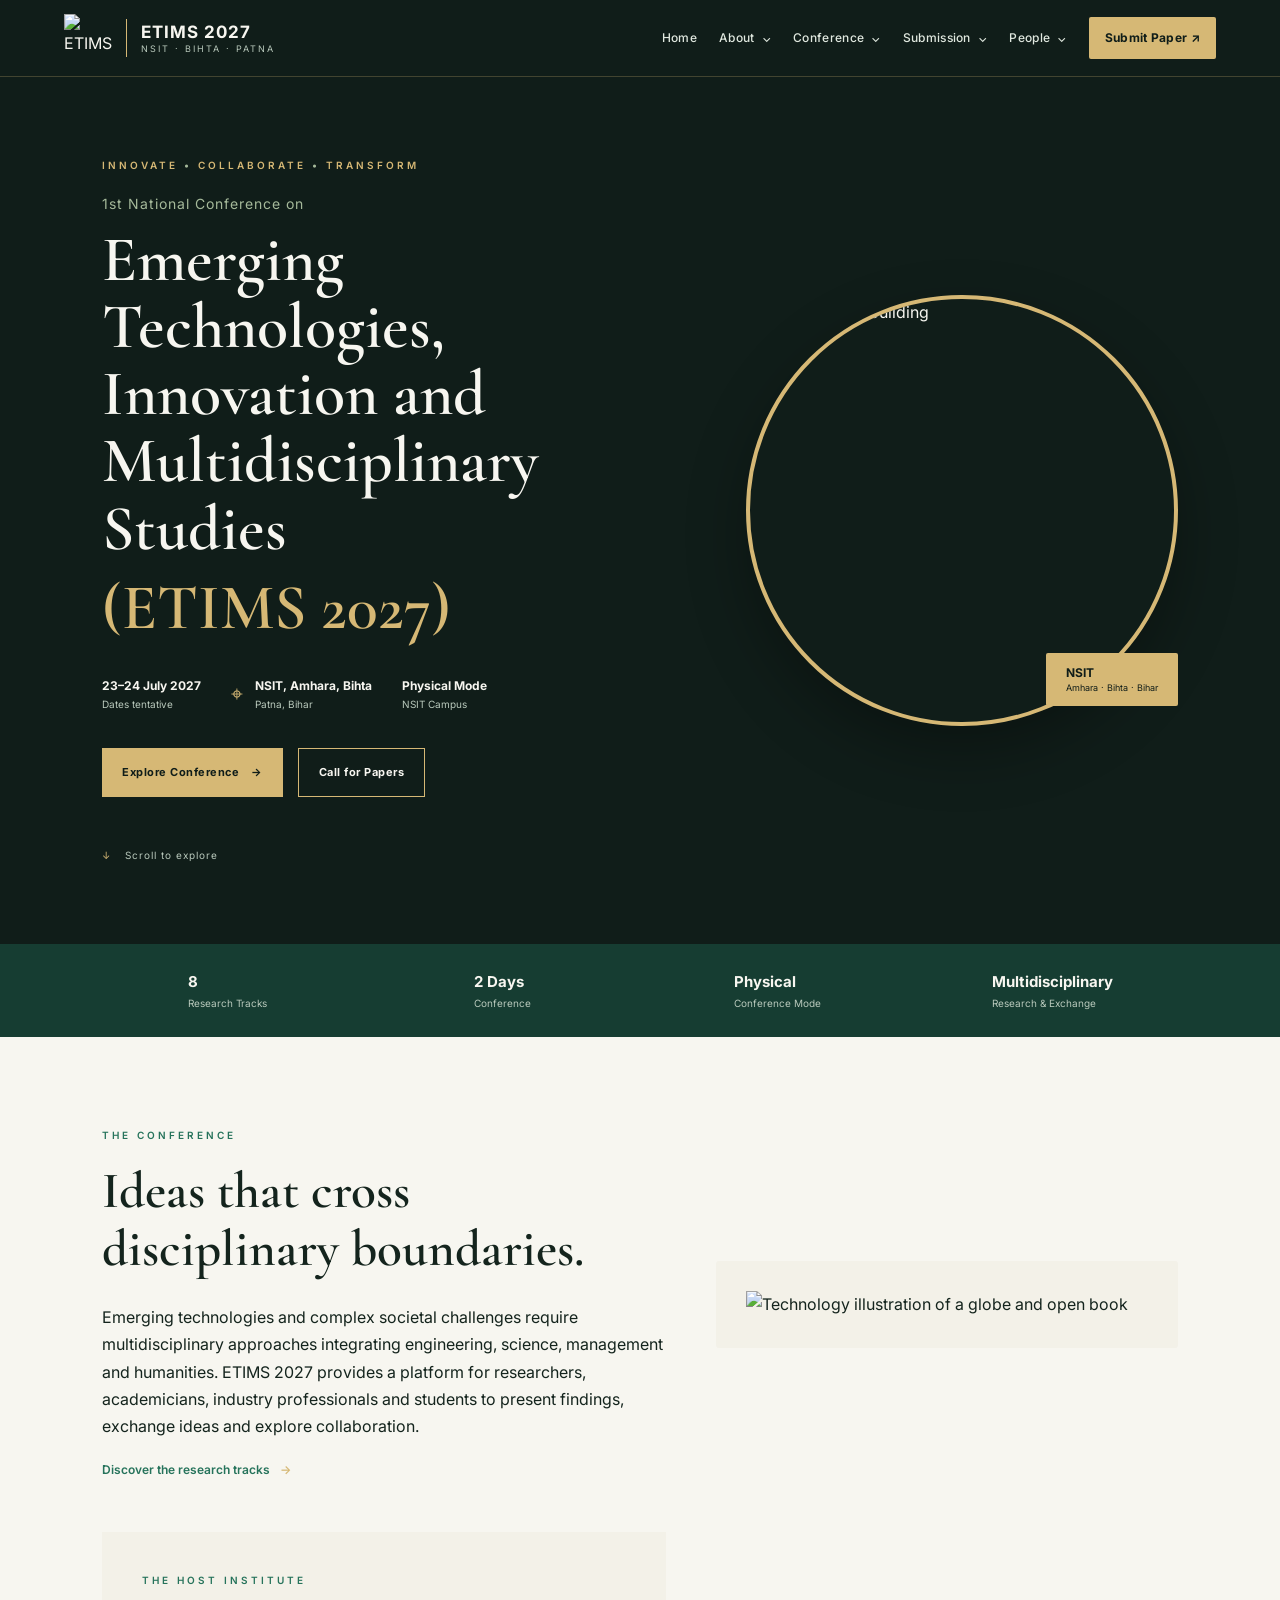
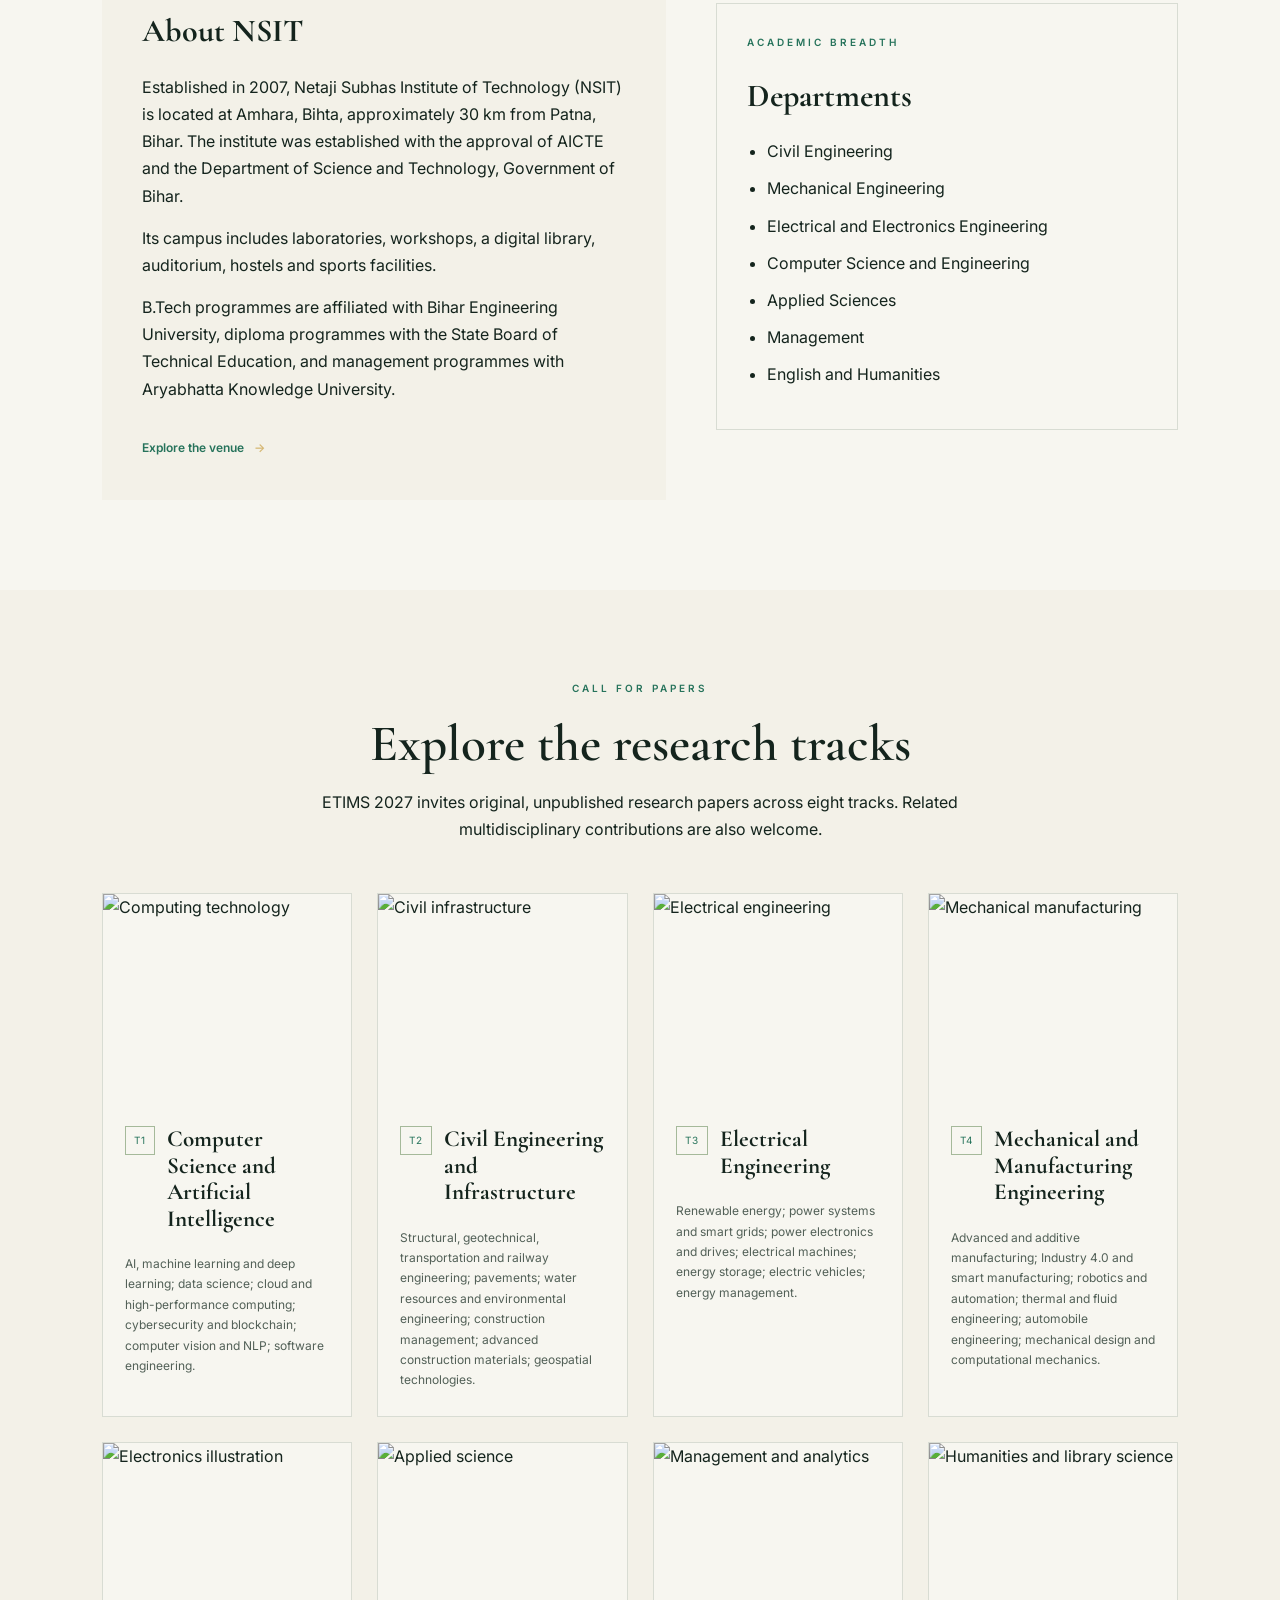
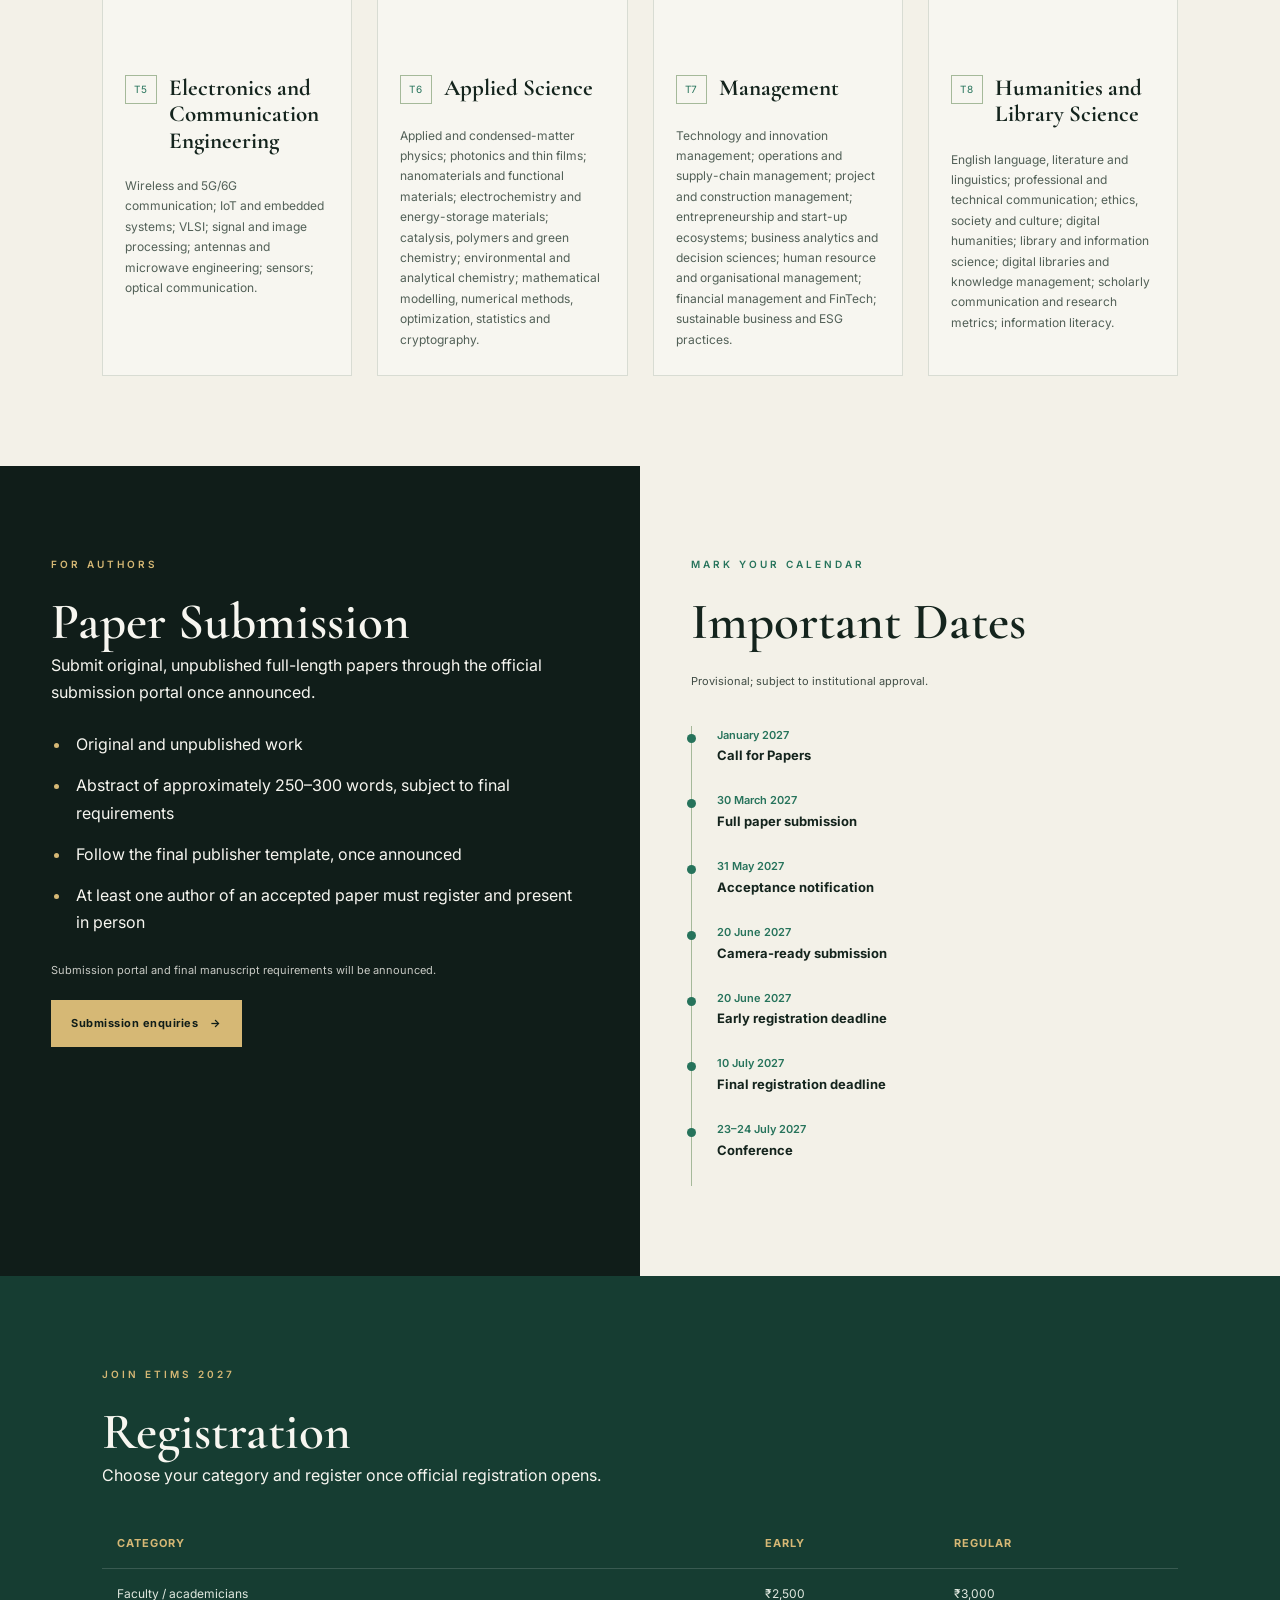
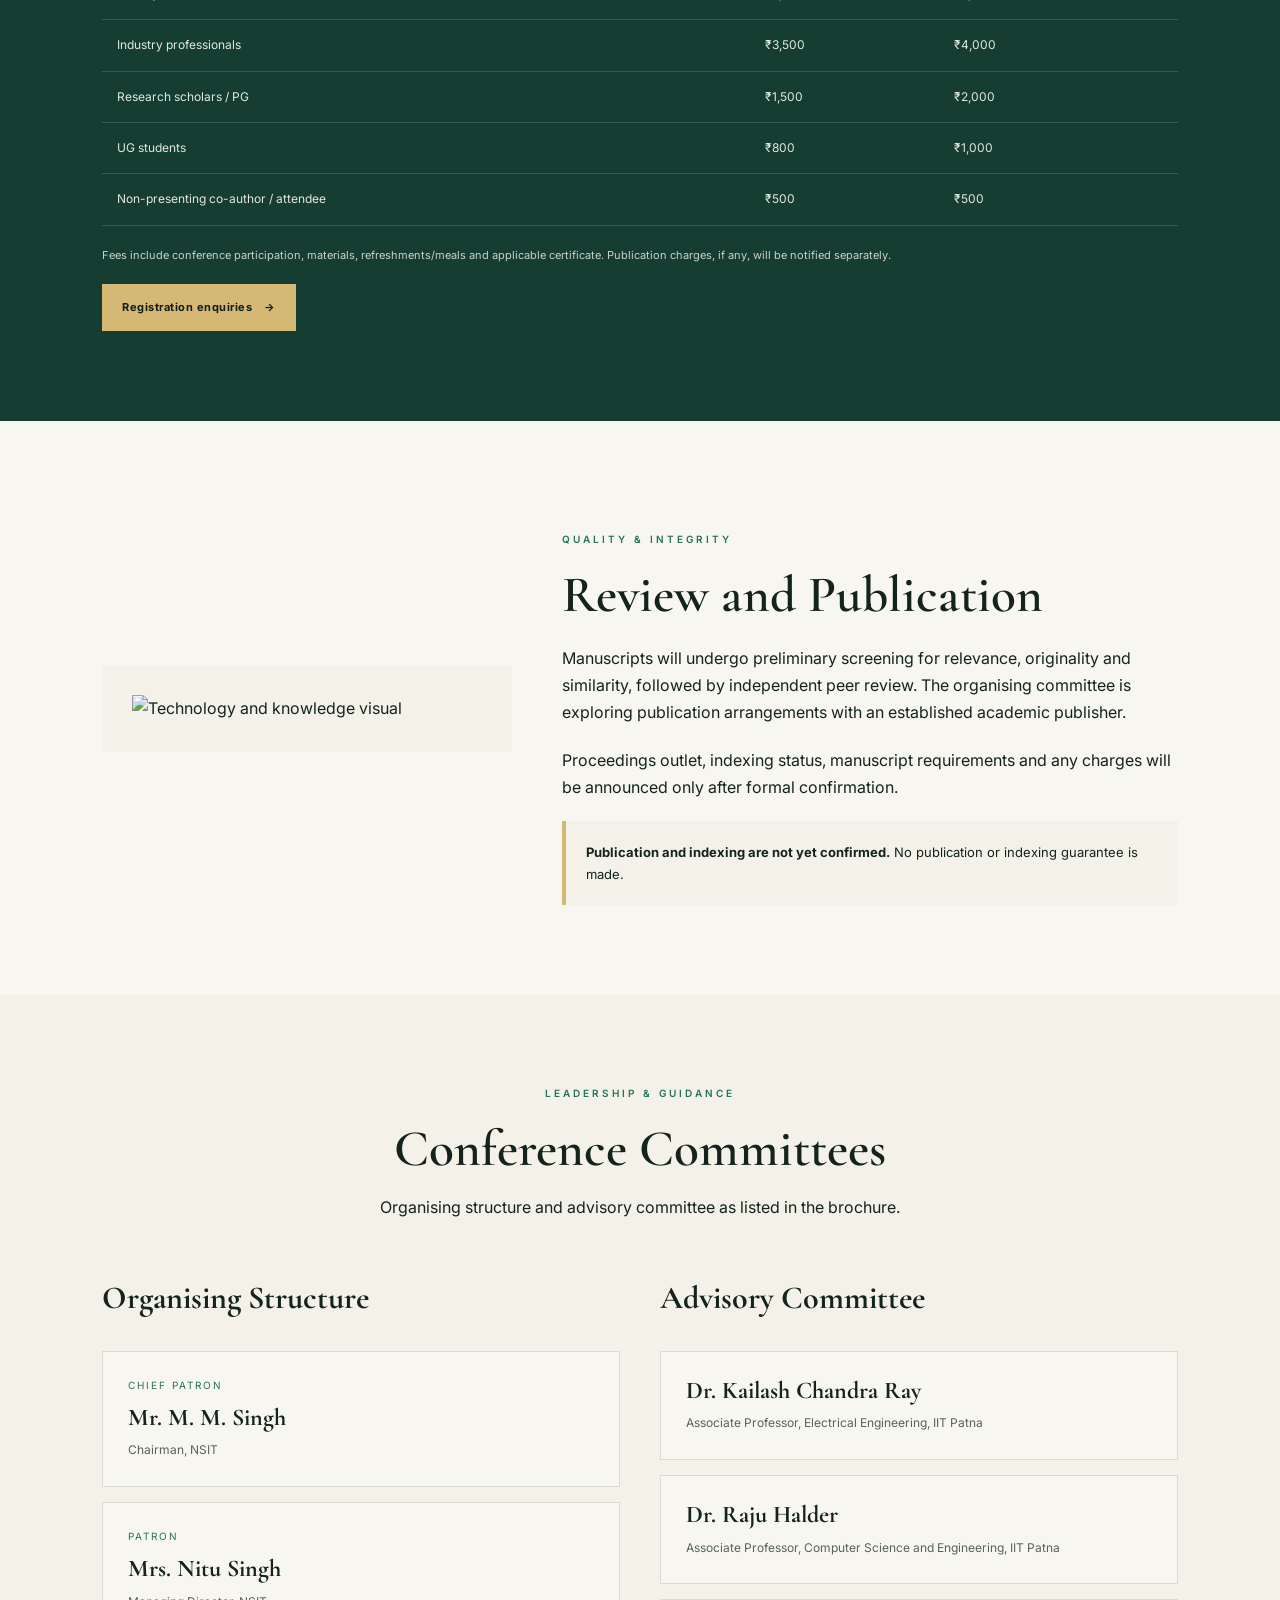
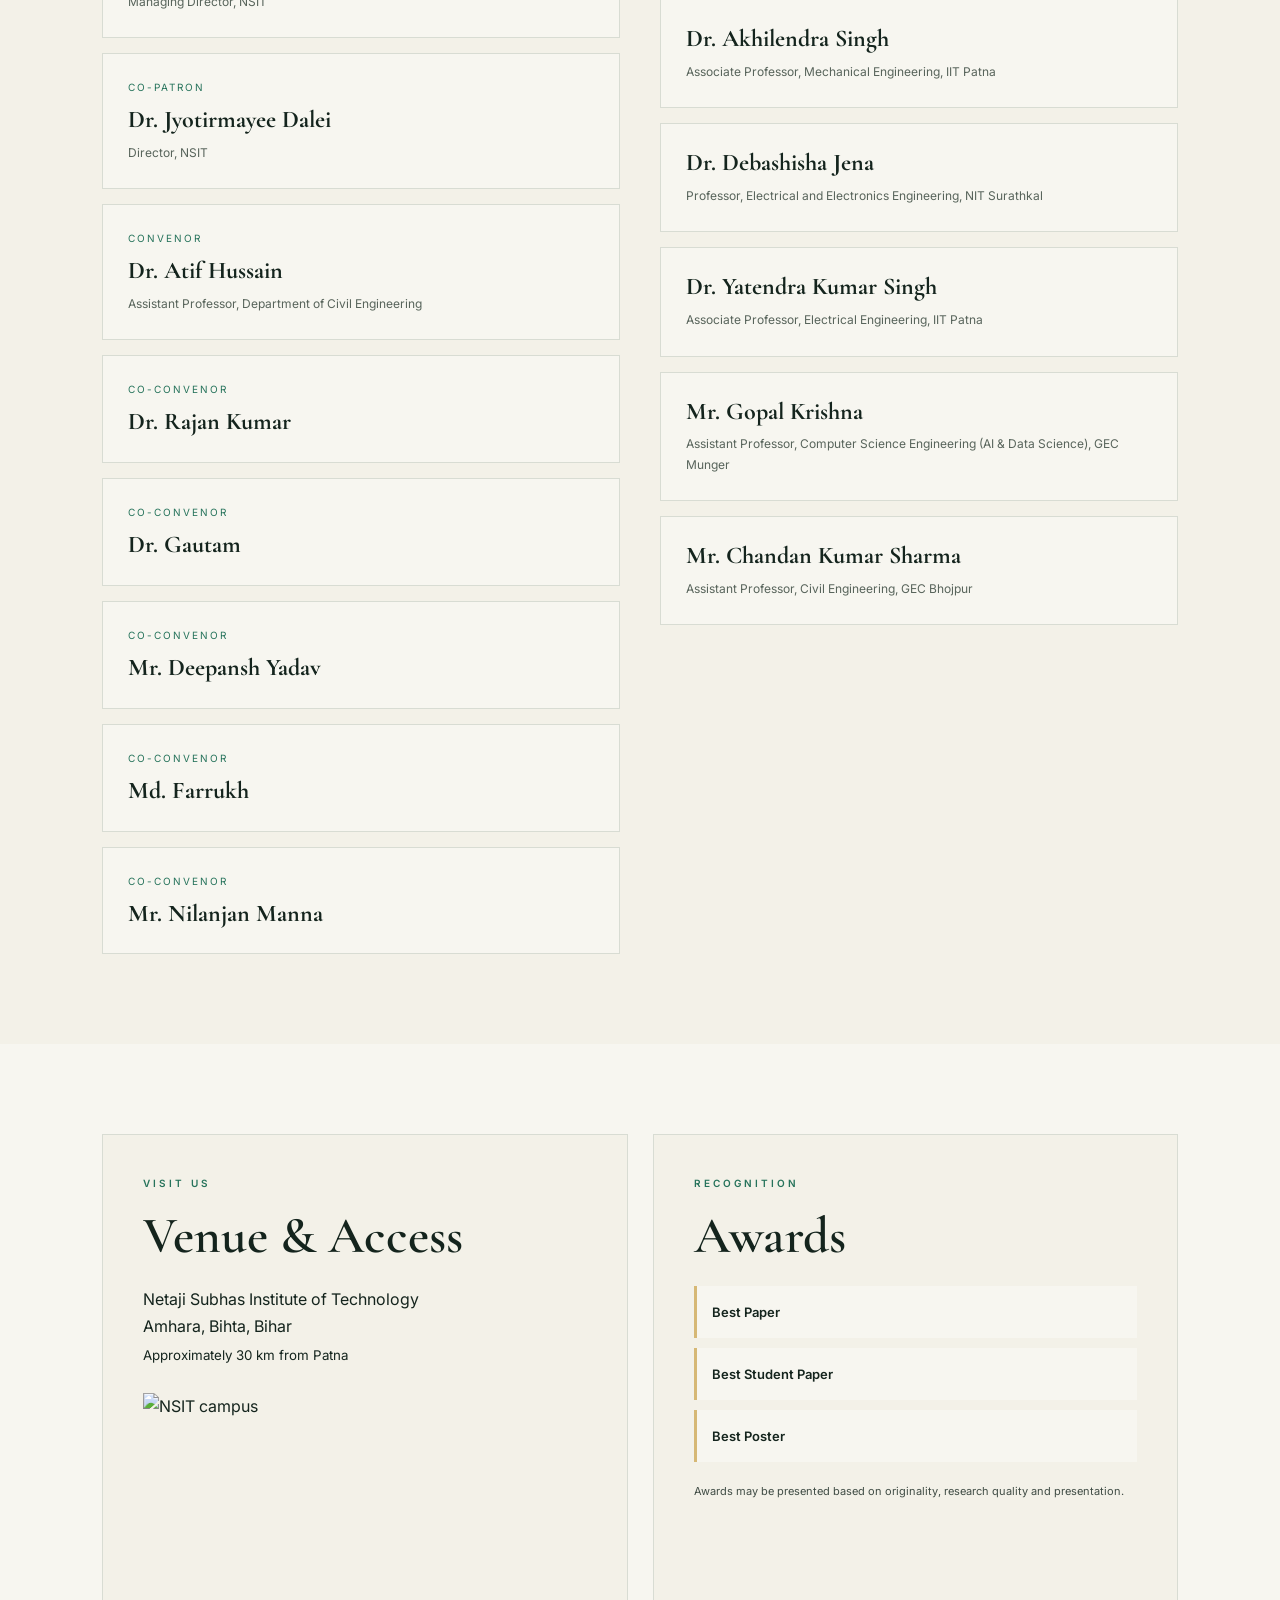
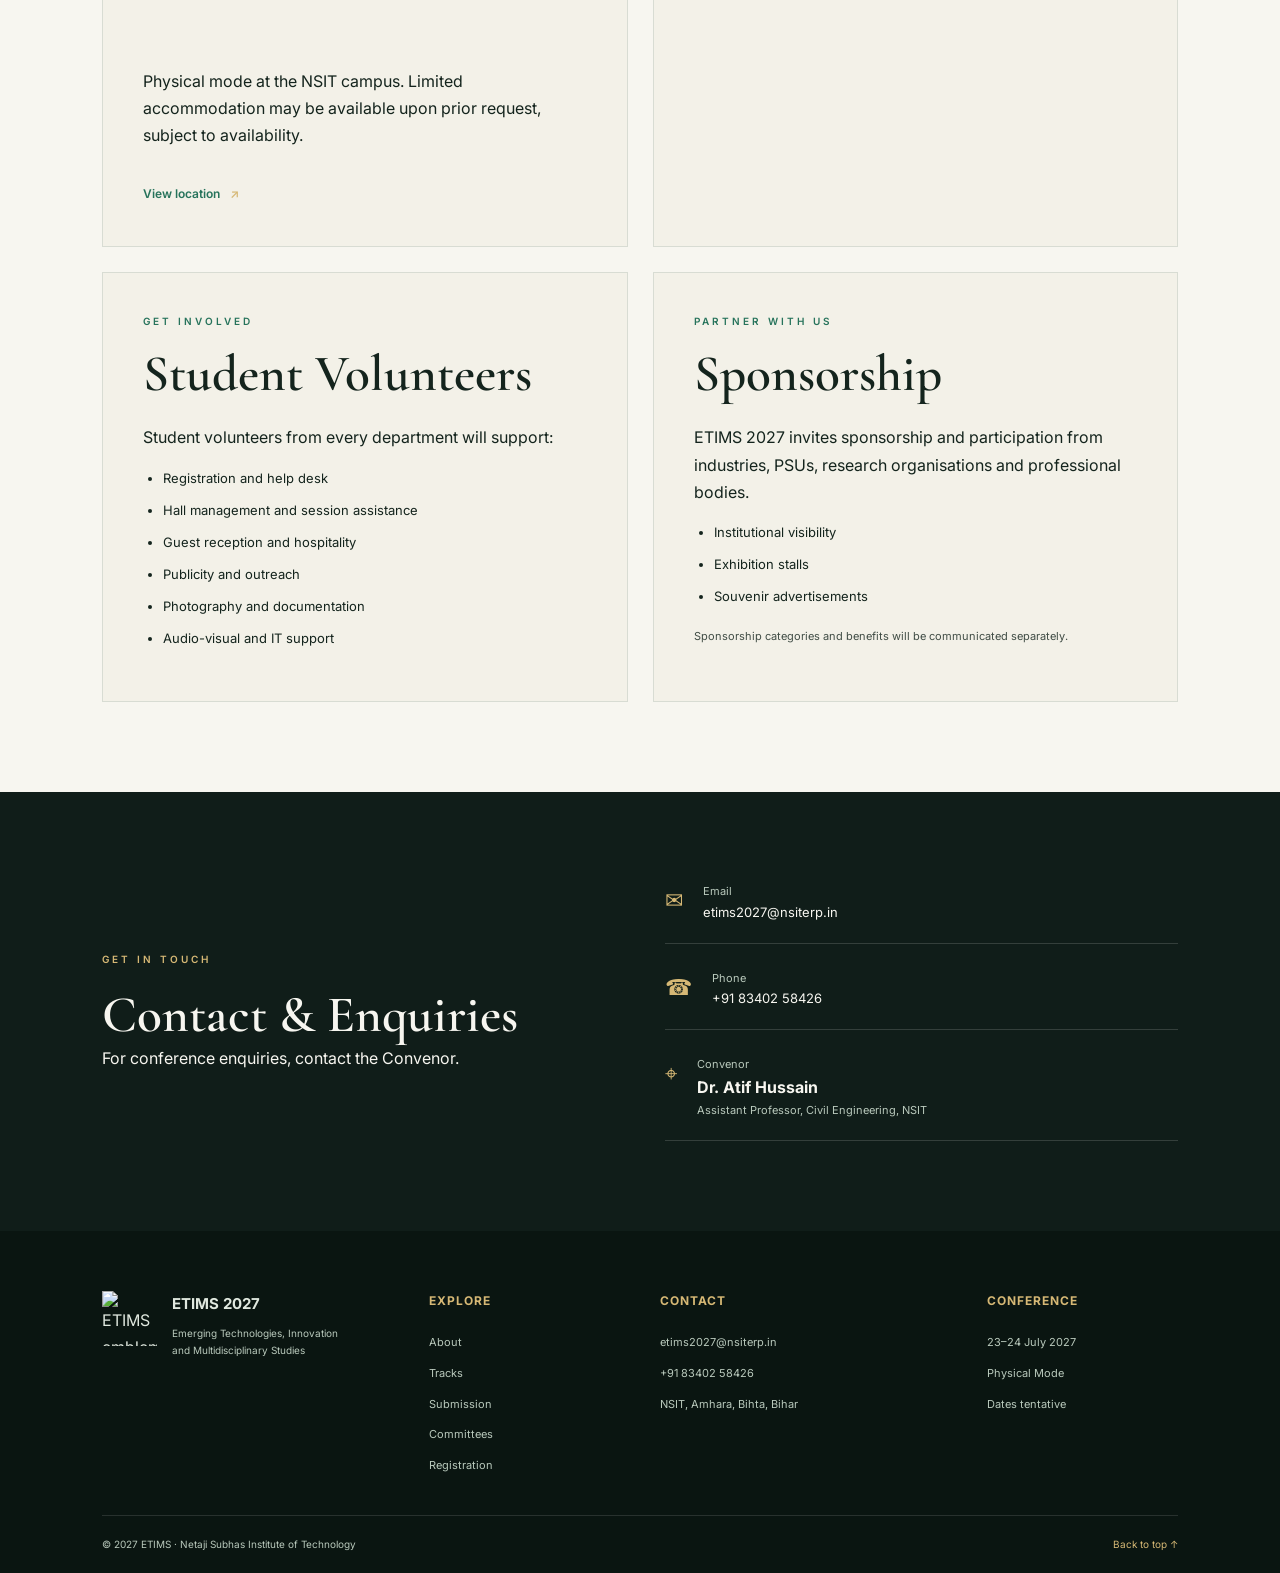
==== index.html @ fa94e4ef "files uploaded" ====
<!DOCTYPE html>
<html lang="en">
<head>
  <meta charset="UTF-8">
  <meta name="viewport" content="width=device-width, initial-scale=1.0">

  <meta name="description" content="ETIMS 2027: 1st National Conference on Emerging Technologies, Innovation and Multidisciplinary Studies at NSIT, Bihta, Bihar.">

  <title>ETIMS 2027 | NSIT</title>

  <!-- Google Fonts -->
  <link rel="preconnect" href="https://fonts.googleapis.com">
  <link rel="preconnect" href="https://fonts.gstatic.com" crossorigin>

  <link href="https://fonts.googleapis.com/css2?family=Cormorant+Garamond:wght@500;600;700&family=Inter:wght@400;500;600;700&display=swap" rel="stylesheet">

  <!-- CSS -->
  <link rel="stylesheet" href="style.css">
</head>

<body>

  <a class="skip-link" href="#main">Skip to content</a>

  <!--HEADER-->
  <header class="site-header" id="top">

    <div class="nav-wrap">

      <!-- Logo -->
      <a class="brand" href="#home">
        <img src="images/etims-emblem.png" alt="ETIMS emblem">

        <span class="brand-divider"></span>

        <span class="brand-text">
          <strong>ETIMS 2027</strong>
          <small>NSIT · BIHTA · PATNA</small>
        </span>
      </a>

      <!-- Mobile menu button -->
      <button class="menu-toggle"
              aria-expanded="false"
              aria-controls="main-nav"
              aria-label="Toggle navigation">


      </button>

      <!-- Navigation -->
      <nav class="main-nav" id="main-nav">

        <a href="#home">Home</a>

        <!-- About dropdown -->
        <div class="nav-dropdown">

          <button class="dropdown-toggle" aria-expanded="false">
            About <span class="arrow">⌄</span>
          </button>

          <div class="dropdown-menu">
            <a href="#about">About Conference</a>
            <a href="#about-institute">About NSIT</a>
            <a href="#venue">Conference Venue</a>
          </div>

        </div>

        <!-- Conference dropdown -->
        <div class="nav-dropdown">

          <button class="dropdown-toggle" aria-expanded="false">
            Conference <span class="arrow">⌄</span>
          </button>

          <div class="dropdown-menu">
            <a href="#tracks">Research Tracks</a>
            <a href="#dates">Important Dates</a>
            <a href="#registration">Registration</a>
            <a href="#publication">Publication</a>
          </div>

        </div>

        <!-- Submission dropdown -->
        <div class="nav-dropdown">

          <button class="dropdown-toggle" aria-expanded="false">
            Submission <span class="arrow">⌄</span>
          </button>

          <div class="dropdown-menu">
            <a href="#submission">Paper Submission</a>
            <a href="#awards">Awards</a>
          </div>

        </div>

        <!-- People dropdown -->
        <div class="nav-dropdown">

          <button class="dropdown-toggle" aria-expanded="false">
            People <span class="arrow">⌄</span>
          </button>

          <div class="dropdown-menu">
            <a href="#committees">Committees</a>
            <a href="#volunteers">Student Volunteers</a>
            <a href="#sponsorship">Sponsorship</a>
            <a href="#contact">Contact</a>
          </div>

        </div>

        <a class="nav-cta" href="#submission">
          Submit Paper <span>↗</span>
        </a>

      </nav>

    </div>

  </header>


  <!-- MAIN -->
  <main id="main">

    <!-- HERO -->
    <section class="hero" id="home">

      <div class="hero-copy">

        <p class="eyebrow">
          Innovate <span>•</span> Collaborate <span>•</span> Transform
        </p>

        <p class="hero-kicker">1st National Conference on</p>

        <h1>
          Emerging Technologies, Innovation and Multidisciplinary Studies
          <span>(ETIMS 2027)</span>
        </h1>

        <div class="hero-meta">

          <div>
            <span>
              <strong>23–24 July 2027</strong>
              <small>Dates tentative</small>
            </span>
          </div>

          <div>
            <span class="meta-icon">⌖</span>
            <span>
              <strong>NSIT, Amhara, Bihta</strong>
              <small>Patna, Bihar</small>
            </span>
          </div>

          <div>
            <span>
              <strong>Physical Mode</strong>
              <small>NSIT Campus</small>
            </span>
          </div>

        </div>

        <div class="hero-actions">

          <a class="button button-gold" href="#about">
            Explore Conference <span>→</span>
          </a>

          <a class="button button-outline" href="#tracks">
            Call for Papers
          </a>

        </div>

        <div class="hero-scroll">
          <span class="scroll-symbol">↓</span>
          Scroll to explore
        </div>

      </div>

      <!-- Circular campus image -->
      <div class="hero-visual">

        <img src="images/nsit-campus.png"
             alt="NSIT campus building">

        <div class="hero-visual-caption">
          <span>NSIT</span>
          <small>Amhara · Bihta · Bihar</small>
        </div>

      </div>

    </section>

<!-- HIGHLIGHTS -->
  <section class="highlights">

    <div class="highlight">
        <span>
            <strong>8</strong>
            <small>Research Tracks</small>
        </span>
    </div>

    <div class="highlight">
        <span>
            <strong>2 Days</strong>
            <small>Conference</small>
        </span>
    </div>

    <div class="highlight">
        <span>
            <strong>Physical</strong>
            <small>Conference Mode</small>
        </span>
    </div>

    <div class="highlight">
        <span>
            <strong>Multidisciplinary</strong>
            <small>Research & Exchange</small>
        </span>
    </div>
</section>




    <!--  ABOUT  -->
    <section class="about section" id="about">

      <div class="about-intro">

        <div class="section-heading">
          <p class="eyebrow dark">The conference</p>

          <h2>
            Ideas that cross
            <br>
            disciplinary boundaries.
          </h2>
        </div>

        <p>
          Emerging technologies and complex societal challenges require
          multidisciplinary approaches integrating engineering, science,
          management and humanities.

          ETIMS 2027 provides a platform for researchers, academicians,
          industry professionals and students to present findings,
          exchange ideas and explore collaboration.
        </p>

        <a class="text-link" href="#tracks">
          Discover the research tracks <span>→</span>
        </a>

      </div>


      <div class="about-art">
        <img src="images/technology-globe.png"
             alt="Technology illustration of a globe and open book">
      </div>


      <div class="about-institute" id="about-institute">

        <p class="eyebrow dark">The host institute</p>

        <h3>About NSIT</h3>

        <p>
          Established in 2007, Netaji Subhas Institute of Technology
          (NSIT) is located at Amhara, Bihta, approximately 30 km
          from Patna, Bihar.

          The institute was established with the approval of AICTE
          and the Department of Science and Technology,
          Government of Bihar.
        </p>

        <p>
          Its campus includes laboratories, workshops, a digital library,
          auditorium, hostels and sports facilities.
        </p>
        <p>B.Tech programmes are affiliated with Bihar Engineering University,
          diploma programmes with the State Board of Technical Education,
          and management programmes with Aryabhatta Knowledge University.
        </p>

        <a class="text-link" href="#venue">
          Explore the venue <span>→</span>
        </a>

      </div>


      <div class="departments">

        <p class="eyebrow dark">Academic breadth</p>

        <h3>Departments</h3>

        <ul>
          <li>Civil Engineering</li>
          <li>Mechanical Engineering</li>
          <li>Electrical and Electronics Engineering</li>
          <li>Computer Science and Engineering</li>
          <li>Applied Sciences</li>
          <li>Management</li>
          <li>English and Humanities</li>
        </ul>

      </div>

    </section>


    <!--  TRACKS  -->
    <section class="tracks section" id="tracks">

      <div class="section-heading centered">

        <p class="eyebrow dark">Call for papers</p>

        <h2>Explore the research tracks</h2>

        <p>
          ETIMS 2027 invites original, unpublished research papers
          across eight tracks. Related multidisciplinary
          contributions are also welcome.
        </p>

      </div>


      <div class="track-grid">

        <article class="track-card">

          <img src="images/track-computing.png"
               alt="Computing technology">

          <div class="track-top">
            <span class="track-number">T1</span>
            <h3>Computer Science and Artificial Intelligence</h3>
          </div>

          <p>
            AI, machine learning and deep learning; data science;
            cloud and high-performance computing; cybersecurity
            and blockchain; computer vision and NLP;
            software engineering.
          </p>

        </article>


        <article class="track-card">

          <img src="images/track-civil.png"
               alt="Civil infrastructure">

          <div class="track-top">
            <span class="track-number">T2</span>
            <h3>Civil Engineering and Infrastructure</h3>
          </div>

          <p>
            Structural, geotechnical, transportation and railway
            engineering; pavements; water resources and environmental
            engineering; construction management; advanced construction
            materials; geospatial technologies.
          </p>

        </article>


        <article class="track-card">

          <img src="images/track-electrical.png"
               alt="Electrical engineering">

          <div class="track-top">
            <span class="track-number">T3</span>
            <h3>Electrical Engineering</h3>
          </div>

          <p>
            Renewable energy; power systems and smart grids;
            power electronics and drives; electrical machines;
            energy storage; electric vehicles; energy management.
          </p>

        </article>


        <article class="track-card">

          <img src="images/track-mechanical.png"
               alt="Mechanical manufacturing">

          <div class="track-top">
            <span class="track-number">T4</span>
            <h3>Mechanical and Manufacturing Engineering</h3>
          </div>

          <p>
            Advanced and additive manufacturing; Industry 4.0
            and smart manufacturing; robotics and automation;
            thermal and fluid engineering; automobile engineering;
            mechanical design and computational mechanics.
          </p>

        </article>


        <article class="track-card">

          <img src="images/track-electronics.png"
               alt="Electronics illustration">

          <div class="track-top">
            <span class="track-number">T5</span>
            <h3>Electronics and Communication Engineering</h3>
          </div>

          <p>
            Wireless and 5G/6G communication; IoT and embedded
            systems; VLSI; signal and image processing; antennas
            and microwave engineering; sensors; optical communication.
          </p>

        </article>


        <article class="track-card">

          <img src="images/track-applied.png"
               alt="Applied science">

          <div class="track-top">
            <span class="track-number">T6</span>
            <h3>Applied Science</h3>
          </div>

          <p>
            Applied and condensed-matter physics; photonics and thin films;
            nanomaterials and functional materials; electrochemistry and
            energy-storage materials; catalysis, polymers and green chemistry;
            environmental and analytical chemistry; mathematical modelling,
            numerical methods, optimization, statistics and cryptography.
          </p>

        </article>


        <article class="track-card">

          <img src="images/track-management.png"
               alt="Management and analytics">

          <div class="track-top">
            <span class="track-number">T7</span>
            <h3>Management</h3>
          </div>

          <p>
            Technology and innovation management; operations and
            supply-chain management; project and construction management;
            entrepreneurship and start-up ecosystems; business analytics
            and decision sciences; human resource and organisational
            management; financial management and FinTech;
            sustainable business and ESG practices.
          </p>

        </article>


        <article class="track-card">

          <img src="images/track-humanities.png"
               alt="Humanities and library science">

          <div class="track-top">
            <span class="track-number">T8</span>
            <h3>Humanities and Library Science</h3>
          </div>

          <p>
            English language, literature and linguistics;
            professional and technical communication; ethics,
            society and culture; digital humanities; library
            and information science; digital libraries and
            knowledge management; scholarly communication
            and research metrics; information literacy.
          </p>

        </article>

      </div>

    </section>


    <!--  SUBMISSION / DATES / REGISTRATION  -->
    <section class="submission-dates-registration">


      <!-- Submission -->
      <section class="submission-panel section" id="submission">

        <p class="eyebrow">For authors</p>

        <h2>Paper Submission</h2>

        <p>
          Submit original, unpublished full-length papers
          through the official submission portal once announced.
        </p>

        <ul class="check-list">
          <li>Original and unpublished work</li>
          <li>Abstract of approximately 250–300 words,
              subject to final requirements</li>
          <li>Follow the final publisher template,
              once announced</li>
          <li>At least one author of an accepted paper
              must register and present in person</li>
        </ul>

        <p class="small-note">
          Submission portal and final manuscript
          requirements will be announced.
        </p>

        <a class="button button-gold" href="#contact">
          Submission enquiries <span>→</span>
        </a>

      </section>


      <!-- Dates -->
      <section class="dates-panel section" id="dates">

        <p class="eyebrow dark">Mark your calendar</p>

        <h2>Important Dates</h2>

        <p class="small-note">
          Provisional; subject to institutional approval.
        </p>

        <ol class="timeline">

          <li>
            <span>January 2027</span>
            <strong>Call for Papers</strong>
          </li>

          <li>
            <span>30 March 2027</span>
            <strong>Full paper submission</strong>
          </li>

          <li>
            <span>31 May 2027</span>
            <strong>Acceptance notification</strong>
          </li>

          <li>
            <span>20 June 2027</span>
            <strong>Camera-ready submission</strong>
          </li>

          <li>
            <span>20 June 2027</span>
            <strong>Early registration deadline</strong>
          </li>

          <li>
            <span>10 July 2027</span>
            <strong>Final registration deadline</strong>
          </li>

          <li>
            <span>23–24 July 2027</span>
            <strong>Conference</strong>
          </li>

        </ol>

      </section>


      <!-- Registration -->
      <section class="registration-panel section" id="registration">

        <p class="eyebrow">Join ETIMS 2027</p>

        <h2>Registration</h2>

        <p>
          Choose your category and register once
          official registration opens.
        </p>

        <div class="fee-table-wrap">

          <table class="fee-table">

            <thead>
              <tr>
                <th>Category</th>
                <th>Early</th>
                <th>Regular</th>
              </tr>
            </thead>

            <tbody>

              <tr>
                <td>Faculty / academicians</td>
                <td>₹2,500</td>
                <td>₹3,000</td>
              </tr>

              <tr>
                <td>Industry professionals</td>
                <td>₹3,500</td>
                <td>₹4,000</td>
              </tr>

              <tr>
                <td>Research scholars / PG</td>
                <td>₹1,500</td>
                <td>₹2,000</td>
              </tr>

              <tr>
                <td>UG students</td>
                <td>₹800</td>
                <td>₹1,000</td>
              </tr>

              <tr>
                <td>Non-presenting co-author / attendee</td>
                <td>₹500</td>
                <td>₹500</td>
              </tr>

            </tbody>

          </table>

        </div>

        <p class="small-note">
          Fees include conference participation, materials,
          refreshments/meals and applicable certificate.
          Publication charges, if any, will be notified separately.
        </p>

        <a class="button button-gold" href="#contact">
          Registration enquiries <span>→</span>
        </a>

      </section>

    </section>


    <!--  PUBLICATION  -->
    <section class="publication section" id="publication">

      <div class="publication-art">
        <img src="images/technology-globe.png"
             alt="Technology and knowledge visual">
      </div>

      <div>

        <p class="eyebrow dark">Quality & integrity</p>

        <h2>Review and Publication</h2>

        <p>
          Manuscripts will undergo preliminary screening for relevance,
          originality and similarity, followed by independent peer review.
          The organising committee is exploring publication arrangements
          with an established academic publisher.
        </p>

        <p>
          Proceedings outlet, indexing status, manuscript requirements
          and any charges will be announced only after formal confirmation.
        </p>

        <p class="notice">
          <strong>Publication and indexing are not yet confirmed.</strong>
          No publication or indexing guarantee is made.
        </p>

      </div>

    </section>


    <!--  COMMITTEES  -->
    <section class="committees section" id="committees">

      <div class="section-heading centered">

        <p class="eyebrow dark">Leadership & guidance</p>

        <h2>Conference Committees</h2>

        <p>
          Organising structure and advisory committee
          as listed in the brochure.
        </p>

      </div>


      <div class="committee-columns">


        <!-- Organising committee -->
        <div class="committee-block">

          <h3>Organising Structure</h3>

          <div class="person-list">

            <article class="person">
              <span class="person-role">Chief Patron</span>
              <h4>Mr. M. M. Singh</h4>
              <p>Chairman, NSIT</p>
            </article>

            <article class="person">
              <span class="person-role">Patron</span>
              <h4>Mrs. Nitu Singh</h4>
              <p>Managing Director, NSIT</p>
            </article>

            <article class="person">
              <span class="person-role">Co-Patron</span>
              <h4>Dr. Jyotirmayee Dalei</h4>
              <p>Director, NSIT</p>
            </article>

            <article class="person">
              <span class="person-role">Convenor</span>
              <h4>Dr. Atif Hussain</h4>
              <p>Assistant Professor, Department of Civil Engineering</p>
            </article>

            <article class="person">
              <span class="person-role">Co-Convenor</span>
              <h4>Dr. Rajan Kumar</h4>
            </article>

            <article class="person">
              <span class="person-role">Co-Convenor</span>
              <h4>Dr. Gautam</h4>
            </article>

            <article class="person">
              <span class="person-role">Co-Convenor</span>
              <h4>Mr. Deepansh Yadav</h4>
            </article>

            <article class="person">
              <span class="person-role">Co-Convenor</span>
              <h4>Md. Farrukh</h4>
            </article>

            <article class="person">
              <span class="person-role">Co-Convenor</span>
              <h4>Mr. Nilanjan Manna</h4>
            </article>

          </div>

        </div>


        <!-- Advisory committee -->
        <div class="committee-block">

          <h3>Advisory Committee</h3>

          <div class="person-list">

            <article class="person">
              <h4>Dr. Kailash Chandra Ray</h4>
              <p>Associate Professor, Electrical Engineering, IIT Patna</p>
            </article>

            <article class="person">
              <h4>Dr. Raju Halder</h4>
              <p>Associate Professor, Computer Science and Engineering, IIT Patna</p>
            </article>

            <article class="person">
              <h4>Dr. Akhilendra Singh</h4>
              <p>Associate Professor, Mechanical Engineering, IIT Patna</p>
            </article>

            <article class="person">
              <h4>Dr. Debashisha Jena</h4>
              <p>Professor, Electrical and Electronics Engineering, NIT Surathkal</p>
            </article>

            <article class="person">
              <h4>Dr. Yatendra Kumar Singh</h4>
              <p>Associate Professor, Electrical Engineering, IIT Patna</p>
            </article>

            <article class="person">
              <h4>Mr. Gopal Krishna</h4>
              <p>Assistant Professor, Computer Science Engineering (AI & Data Science), GEC Munger</p>
            </article>

            <article class="person">
              <h4>Mr. Chandan Kumar Sharma</h4>
              <p>Assistant Professor, Civil Engineering, GEC Bhojpur</p>
            </article>

          </div>

        </div>

      </div>

    </section>


    <!-- ================= EXTRAS ================= -->
    <section class="conference-extras section">


      <!-- Venue -->
      <article class="extra-card venue-card" id="venue">
        <p class="eyebrow dark">Visit us</p>

        <h2>Venue & Access</h2>

        <p>
          Netaji Subhas Institute of Technology
          <br>
          Amhara, Bihta, Bihar
          <br>
          <small>Approximately 30 km from Patna</small>
        </p>

        <img src="images/nsit-campus.png" alt="NSIT campus">

        <p>
          Physical mode at the NSIT campus.
          Limited accommodation may be available upon prior request,
          subject to availability.
        </p>

        <a class="text-link"
           href="https://maps.google.com/?q=Netaji+Subhas+Institute+of+Technology+Amhara+Bihta+Bihar"
           target="_blank"
           rel="noopener">

          View location <span>↗</span>

        </a>

      </article>


      <!-- Awards -->
      <article class="extra-card awards-card" id="awards">

        <p class="eyebrow dark">Recognition</p>

        <h2>Awards</h2>

        <ul class="award-list">
          <li>Best Paper</li>
          <li>Best Student Paper</li>
          <li>Best Poster</li>
        </ul>

        <p class="small-note">
          Awards may be presented based on originality,
          research quality and presentation.
        </p>

      </article>


      <!-- Volunteers -->
      <article class="extra-card volunteer-card" id="volunteers">

        <p class="eyebrow dark">Get involved</p>

        <h2>Student Volunteers</h2>

        <p>Student volunteers from every department will support:</p>

        <ul>
          <li>Registration and help desk</li>
          <li>Hall management and session assistance</li>
          <li>Guest reception and hospitality</li>
          <li>Publicity and outreach</li>
          <li>Photography and documentation</li>
          <li>Audio-visual and IT support</li>
        </ul>

      </article>


      <!-- Sponsorship -->
      <article class="extra-card sponsor-card" id="sponsorship">

        <p class="eyebrow dark">Partner with us</p>

        <h2>Sponsorship</h2>

        <p>
          ETIMS 2027 invites sponsorship and participation
          from industries, PSUs, research organisations
          and professional bodies.
        </p>

        <ul>
          <li>Institutional visibility</li>
          <li>Exhibition stalls</li>
          <li>Souvenir advertisements</li>
        </ul>

        <p class="small-note">
          Sponsorship categories and benefits
          will be communicated separately.
        </p>

      </article>

    </section>


    <!-- ================= CONTACT ================= -->
    <section class="contact section" id="contact">

      <div class="contact-copy">

        <p class="eyebrow">Get in touch</p>

        <h2>Contact & Enquiries</h2>

        <p>For conference enquiries, contact the Convenor.</p>

      </div>


      <div class="contact-details">

        <div>
          <span class="contact-icon">✉</span>

          <span>
            <small>Email</small>
            <a href="mailto:etims2027@nsiterp.in">
              etims2027@nsiterp.in
            </a>
          </span>
        </div>


        <div>
          <span class="contact-icon">☎</span>

          <span>
            <small>Phone</small>
            <a href="tel:+918340258426">
              +91 83402 58426
            </a>
          </span>
        </div>


        <div>
          <span class="contact-icon">⌖</span>

          <span>
            <small>Convenor</small>
            <strong>Dr. Atif Hussain</strong>
            <small>Assistant Professor, Civil Engineering, NSIT</small>
          </span>
        </div>

      </div>

    </section>

  </main>


  <!-- FOOTER -->
  <footer class="site-footer">

    <div class="footer-main">


      <div class="footer-brand">

        <img src="images/etims-emblem.png" alt="ETIMS emblem">

        <div>
          <strong>ETIMS 2027</strong>

          <small>
            Emerging Technologies, Innovation
            <br>
            and Multidisciplinary Studies
          </small>
        </div>

      </div>


      <div class="footer-links">

        <h3>Explore</h3>

        <a href="#about">About</a>
        <a href="#tracks">Tracks</a>
        <a href="#submission">Submission</a>
        <a href="#committees">Committees</a>
        <a href="#registration">Registration</a>

      </div>


      <div class="footer-links">

        <h3>Contact</h3>

        <a href="mailto:etims2027@nsiterp.in">
          etims2027@nsiterp.in
        </a>

        <a href="tel:+918340258426">
          +91 83402 58426
        </a>

        <span>NSIT, Amhara, Bihta, Bihar</span>

      </div>


      <div class="footer-links">

        <h3>Conference</h3>

        <span>23–24 July 2027</span>
        <span>Physical Mode</span>
        <span>Dates tentative</span>

      </div>

    </div>


    <div class="footer-bottom">

      <span>
        © 2027 ETIMS · Netaji Subhas Institute of Technology
      </span>

      <a href="#top">Back to top ↑</a>

    </div>

  </footer>


  <!-- JavaScript -->
  <script src="script.js"></script>

</body>
</html>
---- style.css ----
/* =========================
   1. COLORS AND VARIABLES
========================= */

:root {
    --deep-forest: #101D19;
    --dark-emerald: #163D32;
    --emerald: #26735B;
    --sage: #A5B99A;
    --champagne: #D6B875;

    --white: #F7F6F0;
    --light-text: #E0E8DF;
    --muted-text: #B9C9BC;

    --dark: #14241D;
    --cream: #F3F1E8;
    --border: #D8DCD3;

    --heading-font: "Cormorant Garamond", serif;
    --body-font: "Inter", sans-serif;
}


/* =========================
   2. RESET
========================= */

* {
    margin: 0;
    padding: 0;
    box-sizing: border-box;
}

html {
    scroll-behavior: smooth;
    scroll-padding-top: 100px;
}

body {
    font-family: var(--body-font);
    background: var(--white);
    color: var(--dark);
    line-height: 1.7;
    overflow-x: hidden;
}

img {
    max-width: 100%;
    display: block;
}

a {
    text-decoration: none;
    color: inherit;
}

button {
    font-family: inherit;
}

ul,
ol {
    padding-left: 20px;
}

section {
    scroll-margin-top: 90px;
}


/* =========================
   3. ACCESSIBILITY
========================= */

.skip-link {
    position: absolute;
    left: -999px;
    top: 10px;
    background: var(--champagne);
    color: var(--deep-forest);
    padding: 10px;
    z-index: 9999;
}

.skip-link:focus {
    left: 10px;
}


/* =========================
   4. HEADER
========================= */

.site-header {
    background: var(--deep-forest);
    position: sticky;
    top: 0;
    z-index: 1000;
    border-bottom: 1px solid rgba(214, 184, 117, 0.25);
}

.nav-wrap {
    max-width: 1400px;
    margin: auto;
    padding: 14px 5%;
    display: flex;
    align-items: center;
    justify-content: space-between;
    gap: 30px;
}


/* Logo */

.brand {
    display: flex;
    align-items: center;
    gap: 14px;
    color: var(--white);
    flex-shrink: 0;
}

.brand img {
    width: 48px;
    height: 48px;
    object-fit: contain;
}

.brand-divider {
    width: 1px;
    height: 38px;
    background: var(--champagne);
}

.brand-text {
    display: flex;
    flex-direction: column;
    line-height: 1.3;
}

.brand-text strong {
    font-size: 17px;
    letter-spacing: 1px;
}

.brand-text small {
    font-size: 9px;
    letter-spacing: 2px;
    color: var(--muted-text);
}


/* Navigation */

.main-nav {
    display: flex;
    align-items: center;
    gap: 22px;
}

.main-nav > a,
.dropdown-toggle {
    color: var(--light-text);
    font-size: 12px;
    font-weight: 500;
    letter-spacing: 0.3px;
}

.main-nav > a:hover,
.dropdown-toggle:hover {
    color: var(--champagne);
}


/* Dropdown */

.nav-dropdown {
    position: relative;
}

.dropdown-toggle {
    background: transparent;
    border: none;
    cursor: pointer;
    padding: 12px 0;
}

.arrow {
    margin-left: 4px;
    transition: transform 0.3s ease;
}

.nav-dropdown.open .arrow {
    transform: rotate(180deg);
}

.dropdown-menu {
    position: absolute;
    top: 100%;
    left: 0;
    min-width: 210px;
    background: var(--white);
    padding: 10px;
    border-top: 3px solid var(--champagne);
    box-shadow: 0 15px 35px rgba(0, 0, 0, 0.18);
    display: none;
    z-index: 1001;
}

.dropdown-menu a {
    display: block;
    padding: 10px 12px;
    font-size: 12px;
    color: var(--dark);
    transition: 0.25s;
}

.dropdown-menu a:hover {
    background: #E7EBE2;
    color: var(--emerald);
    padding-left: 18px;
}


/* Desktop dropdown opening */

.nav-dropdown:hover .dropdown-menu,
.nav-dropdown:focus-within .dropdown-menu,
.nav-dropdown.open .dropdown-menu {
    display: block;
}


/* Submit button */

.nav-cta {
    background: var(--champagne);
    color: var(--deep-forest) !important;
    padding: 11px 16px;
    font-weight: 700 !important;
    border-radius: 2px;
}

.nav-cta:hover {
    background: var(--sage);
}


/* Mobile menu button */

.menu-toggle {
    display: none;
    background: transparent;
    border: none;
    cursor: pointer;
}

.menu-toggle span {
    display: block;
    width: 25px;
    height: 2px;
    background: var(--champagne);
    margin: 6px 0;
    transition: 0.3s;
}


/* =========================
   5. HERO
========================= */

.hero {
    background: var(--deep-forest);
    color: var(--white);
    padding: 80px 8%;
    display: grid;
    grid-template-columns: 1.15fr 0.85fr;
    align-items: center;
    gap: 60px;
    min-height: 650px;
    position: relative;
    overflow: hidden;
}

.hero-copy {
    max-width: 720px;
    position: relative;
    z-index: 2;
}


/* Small upper text */

.eyebrow {
    text-transform: uppercase;
    letter-spacing: 3px;
    font-size: 10px;
    font-weight: 600;
    color: var(--champagne);
    margin-bottom: 18px;
}

.eyebrow span {
    color: var(--sage);
}

.eyebrow.dark {
    color: var(--emerald);
}


/* Hero heading */

.hero-kicker {
    color: var(--sage);
    font-size: 14px;
    letter-spacing: 1px;
    margin-bottom: 10px;
}

.hero h1 {
    font-family: var(--heading-font);
    font-size: clamp(40px, 5vw, 72px);
    line-height: 1.05;
    font-weight: 600;
    max-width: 850px;
}

.hero h1 span {
    display: block;
    color: var(--champagne);
    margin-top: 12px;
}


/* Hero information */

.hero-meta {
    display: flex;
    flex-wrap: wrap;
    gap: 30px;
    margin-top: 35px;
}

.hero-meta > div {
    display: flex;
    align-items: flex-start;
    gap: 12px;
}

.meta-icon {
    color: var(--champagne);
    font-size: 21px;
}

.hero-meta strong,
.hero-meta small {
    display: block;
}

.hero-meta strong {
    font-size: 12px;
}

.hero-meta small {
    font-size: 10px;
    color: var(--muted-text);
}


/* Hero buttons */

.hero-actions {
    display: flex;
    flex-wrap: wrap;
    gap: 15px;
    margin-top: 35px;
}

.button {
    display: inline-flex;
    align-items: center;
    justify-content: center;
    gap: 12px;
    padding: 14px 20px;
    font-size: 11px;
    font-weight: 700;
    letter-spacing: 0.5px;
    transition: 0.3s;
}

.button-gold {
    background: var(--champagne);
    color: var(--deep-forest);
}

.button-gold:hover {
    background: var(--sage);
    transform: translateY(-2px);
}

.button-outline {
    border: 1px solid var(--champagne);
    color: var(--white);
}

.button-outline:hover {
    background: var(--champagne);
    color: var(--deep-forest);
}


/* Scroll indication */

.hero-scroll {
    margin-top: 50px;
    color: var(--muted-text);
    font-size: 10px;
    letter-spacing: 1px;
}

.scroll-symbol {
    color: var(--champagne);
    margin-right: 10px;
}


/* =========================
   6. CIRCULAR CAMPUS IMAGE
========================= */

.hero-visual {
    width: min(100%, 460px);
    aspect-ratio: 1 / 1;
    position: relative;
    justify-self: center;
}

.hero-visual img {
    width: 100%;
    height: 100%;
    object-fit: cover;
    object-position: center;
    border-radius: 50%;
    border: 4px solid var(--champagne);
    box-shadow: 0 25px 60px rgba(0, 0, 0, 0.3);
}


/* Caption */

.hero-visual-caption {
    position: absolute;
    bottom: 20px;
    right: 0;
    background: var(--champagne);
    color: var(--deep-forest);
    padding: 12px 20px;
    border-radius: 2px;
    display: flex;
    flex-direction: column;
    line-height: 1.4;
}

.hero-visual-caption span {
    font-weight: 700;
    font-size: 12px;
}

.hero-visual-caption small {
    font-size: 9px;
}


/* =========================
   7. HIGHLIGHTS
========================= */

.highlights {
    background: var(--dark-emerald);
    display: grid;
    grid-template-columns: repeat(4, 1fr);
    padding: 25px 8%;
    gap: 25px;
}

.highlight {
    display: flex;
    align-items: center;
    justify-content: center;
    color: var(--white);
}


.highlight strong,
.highlight small {
    display: block;
}

.highlight strong {
    font-size: 15px;
}

.highlight small {
    font-size: 10px;
    color: var(--muted-text);
}


/* =========================
   8. GENERAL SECTION
========================= */

.section {
    padding: 90px 8%;
}

.section-heading h2,
.about h2,
.submission-panel h2,
.dates-panel h2,
.registration-panel h2,
.publication h2,
.extra-card h2,
.contact h2 {
    font-family: var(--heading-font);
    font-size: clamp(34px, 4vw, 54px);
    line-height: 1.15;
    font-weight: 600;
}

.section-heading p:last-child {
    margin-top: 15px;
    max-width: 700px;
}

.centered {
    text-align: center;
    margin: 0 auto 50px;
}

.centered > p:last-child {
    margin-left: auto;
    margin-right: auto;
}


/* =========================
   9. ABOUT SECTION
========================= */

.about {
    display: grid;
    grid-template-columns: 1.1fr 0.9fr;
    gap: 50px;
    align-items: center;
}

.about-intro {
    grid-column: 1 / 2;
}

.about-intro > p {
    margin-top: 25px;
}

.about-art {
    grid-column: 2;
    grid-row: 1;
    background: var(--cream);
    padding: 30px;
    border-radius: 3px;
}

.about-art img {
    width: 100%;
    max-height: 420px;
    object-fit: contain;
}

.about-institute {
    background: var(--cream);
    padding: 40px;
}

.about-institute h3,
.departments h3 {
    font-family: var(--heading-font);
    font-size: 32px;
    margin-bottom: 15px;
}

.about-institute p {
    margin-bottom: 15px;
}

.departments {
    padding: 30px;
    border: 1px solid var(--border);
}

.departments ul {
    margin-top: 15px;
}

.departments li {
    margin-bottom: 10px;
}


/* Text links */

.text-link {
    display: inline-flex;
    align-items: center;
    gap: 10px;
    margin-top: 20px;
    color: var(--emerald);
    font-weight: 600;
    font-size: 12px;
}

.text-link span {
    color: var(--champagne);
    transition: transform 0.3s;
}

.text-link:hover span {
    transform: translateX(5px);
}


/* =========================
   10. TRACKS
========================= */

.tracks {
    background: var(--cream);
}

.track-grid {
    display: grid;
    grid-template-columns: repeat(4, 1fr);
    gap: 25px;
}

.track-card {
    background: var(--white);
    border: 1px solid var(--border);
    transition: 0.3s;
    overflow: hidden;
}

.track-card:hover {
    transform: translateY(-5px);
    box-shadow: 0 15px 30px rgba(16, 29, 25, 0.08);
}

.track-card img {
    width: 100%;
    height: 210px;
    object-fit: cover;
}

.track-card > p {
    padding: 0 22px 25px;
    font-size: 12px;
    color: #526057;
}

.track-top {
    padding: 22px;
    display: flex;
    align-items: flex-start;
    gap: 12px;
}

.track-number {
    color: var(--emerald);
    font-size: 10px;
    letter-spacing: 1px;
    border: 1px solid var(--sage);
    padding: 5px 8px;
    flex-shrink: 0;
}

.track-top h3 {
    font-family: var(--heading-font);
    font-size: 23px;
    line-height: 1.15;
}


/* =========================
   11. SUBMISSION / DATES / REGISTRATION
========================= */

.submission-dates-registration {
    display: grid;
    grid-template-columns: 1fr 1fr;
}

.submission-panel {
    background: var(--deep-forest);
    color: var(--white);
}

.submission-panel > p,
.registration-panel > p,
.dates-panel > p {
    margin-bottom: 20px;
}

.check-list {
    margin: 25px 0;
}

.check-list li {
    margin-bottom: 14px;
    padding-left: 5px;
}

.check-list li::marker {
    color: var(--champagne);
}

.small-note {
    font-size: 11px;
    opacity: 0.8;
    margin-top: 20px;
    margin-bottom: 20px;
}


/* Dates */

.dates-panel {
    background: var(--cream);
}

.timeline {
    list-style: none;
    padding: 0;
    margin-top: 35px;
    border-left: 1px solid var(--sage);
}

.timeline li {
    padding: 0 0 25px 25px;
    position: relative;
}

.timeline li::before {
    content: "";
    width: 9px;
    height: 9px;
    background: var(--emerald);
    border-radius: 50%;
    position: absolute;
    left: -5px;
    top: 8px;
}

.timeline span,
.timeline strong {
    display: block;
}

.timeline span {
    font-size: 11px;
    color: var(--emerald);
    font-weight: 600;
}

.timeline strong {
    font-size: 13px;
}


/* Registration */

.registration-panel {
    background: var(--dark-emerald);
    color: var(--white);
    grid-column: 1 / -1;
}

.fee-table-wrap {
    overflow-x: auto;
    margin-top: 30px;
}

.fee-table {
    width: 100%;
    border-collapse: collapse;
    min-width: 500px;
}

.fee-table th,
.fee-table td {
    text-align: left;
    padding: 15px;
    border-bottom: 1px solid rgba(255, 255, 255, 0.15);
    font-size: 12px;
}

.fee-table th {
    color: var(--champagne);
    font-size: 11px;
    text-transform: uppercase;
    letter-spacing: 1px;
}

.fee-table td {
    color: var(--light-text);
}


/* =========================
   12. PUBLICATION
========================= */

.publication {
    display: grid;
    grid-template-columns: 0.8fr 1.2fr;
    align-items: center;
    gap: 50px;
}

.publication-art {
    background: var(--cream);
    padding: 30px;
}

.publication-art img {
    max-height: 400px;
    width: 100%;
    object-fit: contain;
}

.publication p {
    margin-top: 20px;
}

.notice {
    border-left: 4px solid var(--champagne);
    background: var(--cream);
    padding: 20px;
    font-size: 13px;
}


/* =========================
   13. COMMITTEES
========================= */

.committees {
    background: var(--cream);
}

.committee-columns {
    display: grid;
    grid-template-columns: 1fr 1fr;
    gap: 40px;
}

.committee-block h3 {
    font-family: var(--heading-font);
    font-size: 32px;
    margin-bottom: 25px;
}

.person-list {
    display: grid;
    gap: 15px;
}

.person {
    background: var(--white);
    border: 1px solid var(--border);
    padding: 25px;
    transition: 0.3s;
}

.person:hover {
    border-color: var(--sage);
    transform: translateY(-2px);
}

.person-role {
    display: block;
    font-size: 10px;
    text-transform: uppercase;
    letter-spacing: 2px;
    color: var(--emerald);
    margin-bottom: 10px;
}

.person h4 {
    font-family: var(--heading-font);
    font-size: 24px;
    line-height: 1.2;
}

.person p {
    font-size: 12px;
    margin-top: 8px;
    color: #58645B;
}


/* =========================
   14. EXTRA CARDS
========================= */

.conference-extras {
    display: grid;
    grid-template-columns: 1fr 1fr;
    gap: 25px;
}

.extra-card {
    padding: 40px;
    background: var(--cream);
    border: 1px solid var(--border);
}


.extra-card h2 {
    margin-bottom: 20px;
}

.extra-card p {
    margin-bottom: 15px;
}

.extra-card ul {
    margin-top: 15px;
}

.extra-card li {
    margin-bottom: 10px;
    font-size: 13px;
}

.venue-card img {
    width: 100%;
    height: 250px;
    object-fit: cover;
    margin: 25px 0;
}

.award-list {
    list-style: none;
    padding: 0;
}

.award-list li {
    padding: 15px;
    background: var(--white);
    margin-bottom: 10px;
    border-left: 3px solid var(--champagne);
    font-weight: 600;
}


/* =========================
   15. CONTACT
========================= */

.contact {
    background: var(--deep-forest);
    color: var(--white);
    display: grid;
    grid-template-columns: 1fr 1fr;
    gap: 50px;
    align-items: center;
}

.contact-details {
    display: grid;
    gap: 25px;
}

.contact-details > div {
    display: flex;
    gap: 20px;
    align-items: flex-start;
    border-bottom: 1px solid rgba(255, 255, 255, 0.15);
    padding-bottom: 20px;
}

.contact-icon {
    font-size: 22px;
    color: var(--champagne);
}

.contact-details small,
.contact-details strong,
.contact-details a {
    display: block;
}

.contact-details small {
    font-size: 11px;
    color: var(--muted-text);
}

.contact-details a {
    font-size: 13px;
    color: var(--white);
}

.contact-details a:hover {
    color: var(--champagne);
}


/* =========================
   16. FOOTER
========================= */

.site-footer {
    background: #0A1511;
    color: var(--light-text);
    padding: 60px 8% 20px;
}

.footer-main {
    display: grid;
    grid-template-columns: 1.5fr 1fr 1.5fr 1fr;
    gap: 40px;
    padding-bottom: 40px;
}

.footer-brand {
    display: flex;
    align-items: flex-start;
    gap: 15px;
}

.footer-brand img {
    width: 55px;
    height: 55px;
    object-fit: contain;
}

.footer-brand strong,
.footer-brand small {
    display: block;
}

.footer-brand strong {
    font-size: 15px;
}

.footer-brand small {
    font-size: 10px;
    color: var(--muted-text);
    margin-top: 8px;
}

.footer-links {
    display: flex;
    flex-direction: column;
    gap: 12px;
}

.footer-links h3 {
    font-size: 12px;
    color: var(--champagne);
    text-transform: uppercase;
    letter-spacing: 1px;
    margin-bottom: 10px;
}

.footer-links a,
.footer-links span {
    font-size: 11px;
    color: var(--muted-text);
}

.footer-links a:hover {
    color: var(--champagne);
}

.footer-bottom {
    border-top: 1px solid rgba(255, 255, 255, 0.12);
    padding-top: 20px;
    display: flex;
    justify-content: space-between;
    gap: 20px;
    font-size: 10px;
    color: var(--muted-text);
}

.footer-bottom a {
    color: var(--champagne);
}


/* =========================
   17. TABLET
========================= */

@media (max-width: 1100px) {

    .nav-wrap {
        padding: 14px 4%;
    }

    .main-nav {
        gap: 14px;
    }

    .main-nav > a,
    .dropdown-toggle {
        font-size: 11px;
    }

    .hero {
        grid-template-columns: 1fr 0.8fr;
        padding: 70px 5%;
        gap: 40px;
    }

    .hero-visual {
        width: min(100%, 380px);
    }

    .track-grid {
        grid-template-columns: repeat(2, 1fr);
    }

    .footer-main {
        grid-template-columns: 1fr 1fr;
    }

}


/* =========================
   18. MOBILE
========================= */

@media (max-width: 760px) {

    html {
        scroll-padding-top: 80px;
    }

    /* Header */

    .nav-wrap {
        padding: 12px 5%;
    }

    .brand img {
        width: 40px;
        height: 40px;
    }

    .brand-text strong {
        font-size: 15px;
    }

    .brand-text small {
        font-size: 8px;
    }

    /* Mobile menu button */

    .menu-toggle {
        display: block;
    }

    /* Navigation menu */

    .main-nav {
        display: none;
        position: absolute;
        top: 100%;
        left: 0;
        right: 0;
        background: var(--deep-forest);
        padding: 20px 5%;
        flex-direction: column;
        align-items: stretch;
        gap: 0;
        max-height: 80vh;
        overflow-y: auto;
        border-top: 1px solid rgba(214, 184, 117, 0.2);
    }

    .main-nav.open {
        display: flex;
    }

    .main-nav > a {
        padding: 13px 0;
        border-bottom: 1px solid rgba(255, 255, 255, 0.1);
    }

    .nav-dropdown {
        border-bottom: 1px solid rgba(255, 255, 255, 0.1);
    }

    .dropdown-toggle {
        width: 100%;
        text-align: left;
        padding: 15px 0;
        display: flex;
        justify-content: space-between;
        align-items: center;
    }

    .dropdown-menu {
        position: static;
        box-shadow: none;
        border-top: none;
        background: var(--dark-emerald);
        padding: 5px 10px;
        display: none;
    }

    .nav-dropdown.open .dropdown-menu {
        display: block;
    }

    .dropdown-menu a {
        color: var(--light-text);
        padding: 12px;
    }

    .dropdown-menu a:hover {
        background: rgba(255, 255, 255, 0.08);
        color: var(--champagne);
    }

    .nav-cta {
        text-align: center;
        margin-top: 15px;
    }


    /* Hero */

    .hero {
        grid-template-columns: 1fr;
        padding: 60px 6%;
        gap: 50px;
        text-align: left;
    }

    .hero h1 {
        font-size: clamp(40px, 9vw, 60px);
    }

    .hero-meta {
        flex-direction: column;
        gap: 20px;
    }

    .hero-actions {
        flex-direction: column;
        align-items: flex-start;
    }

    .hero-actions .button {
        width: 100%;
    }

    .hero-visual {
        width: min(80vw, 360px);
        margin: auto;
    }


    /* Highlights */

    .highlights {
        grid-template-columns: 1fr 1fr;
        padding: 25px 6%;
        gap: 25px;
    }

    .highlight {
        justify-content: flex-start;
    }


    /* Sections */

    .section {
        padding: 65px 6%;
    }

    .about {
        grid-template-columns: 1fr;
        gap: 30px;
    }

    .about-intro,
    .about-art,
    .about-institute,
    .departments {
        grid-column: auto;
        grid-row: auto;
    }

    .about-art {
        padding: 20px;
    }

    .about-institute {
        padding: 30px;
    }

    .departments {
        padding: 25px;
    }


    /* Tracks */

    .track-grid {
        grid-template-columns: 1fr;
        gap: 20px;
    }

    .track-card img {
        height: 230px;
    }


    /* Submission and registration */

    .submission-dates-registration {
        grid-template-columns: 1fr;
    }

    .registration-panel {
        grid-column: auto;
    }


    /* Publication */

    .publication {
        grid-template-columns: 1fr;
        gap: 30px;
    }


    /* Committees */

    .committee-columns {
        grid-template-columns: 1fr;
        gap: 40px;
    }


    /* Extras */

    .conference-extras {
        grid-template-columns: 1fr;
    }

    .extra-card {
        padding: 30px;
    }


    /* Contact */

    .contact {
        grid-template-columns: 1fr;
        gap: 35px;
    }


    /* Footer */

    .footer-main {
        grid-template-columns: 1fr 1fr;
        gap: 30px;
    }

    .footer-bottom {
        flex-direction: column;
    }

}


/* =========================
   19. SMALL MOBILE
========================= */

@media (max-width: 420px) {

    .hero h1 {
        font-size: 38px;
    }

    .hero-visual {
        width: min(75vw, 300px);
    }

    .hero-visual-caption {
        bottom: 10px;
        padding: 10px 15px;
    }

    .highlights {
        grid-template-columns: 1fr;
    }

    .track-top h3 {
        font-size: 21px;
    }

    .footer-main {
        grid-template-columns: 1fr;
    }

    .section-heading h2,
    .about h2,
    .submission-panel h2,
    .dates-panel h2,
    .registration-panel h2,
    .publication h2,
    .extra-card h2,
    .contact h2 {
        font-size: 38px;
    }

}
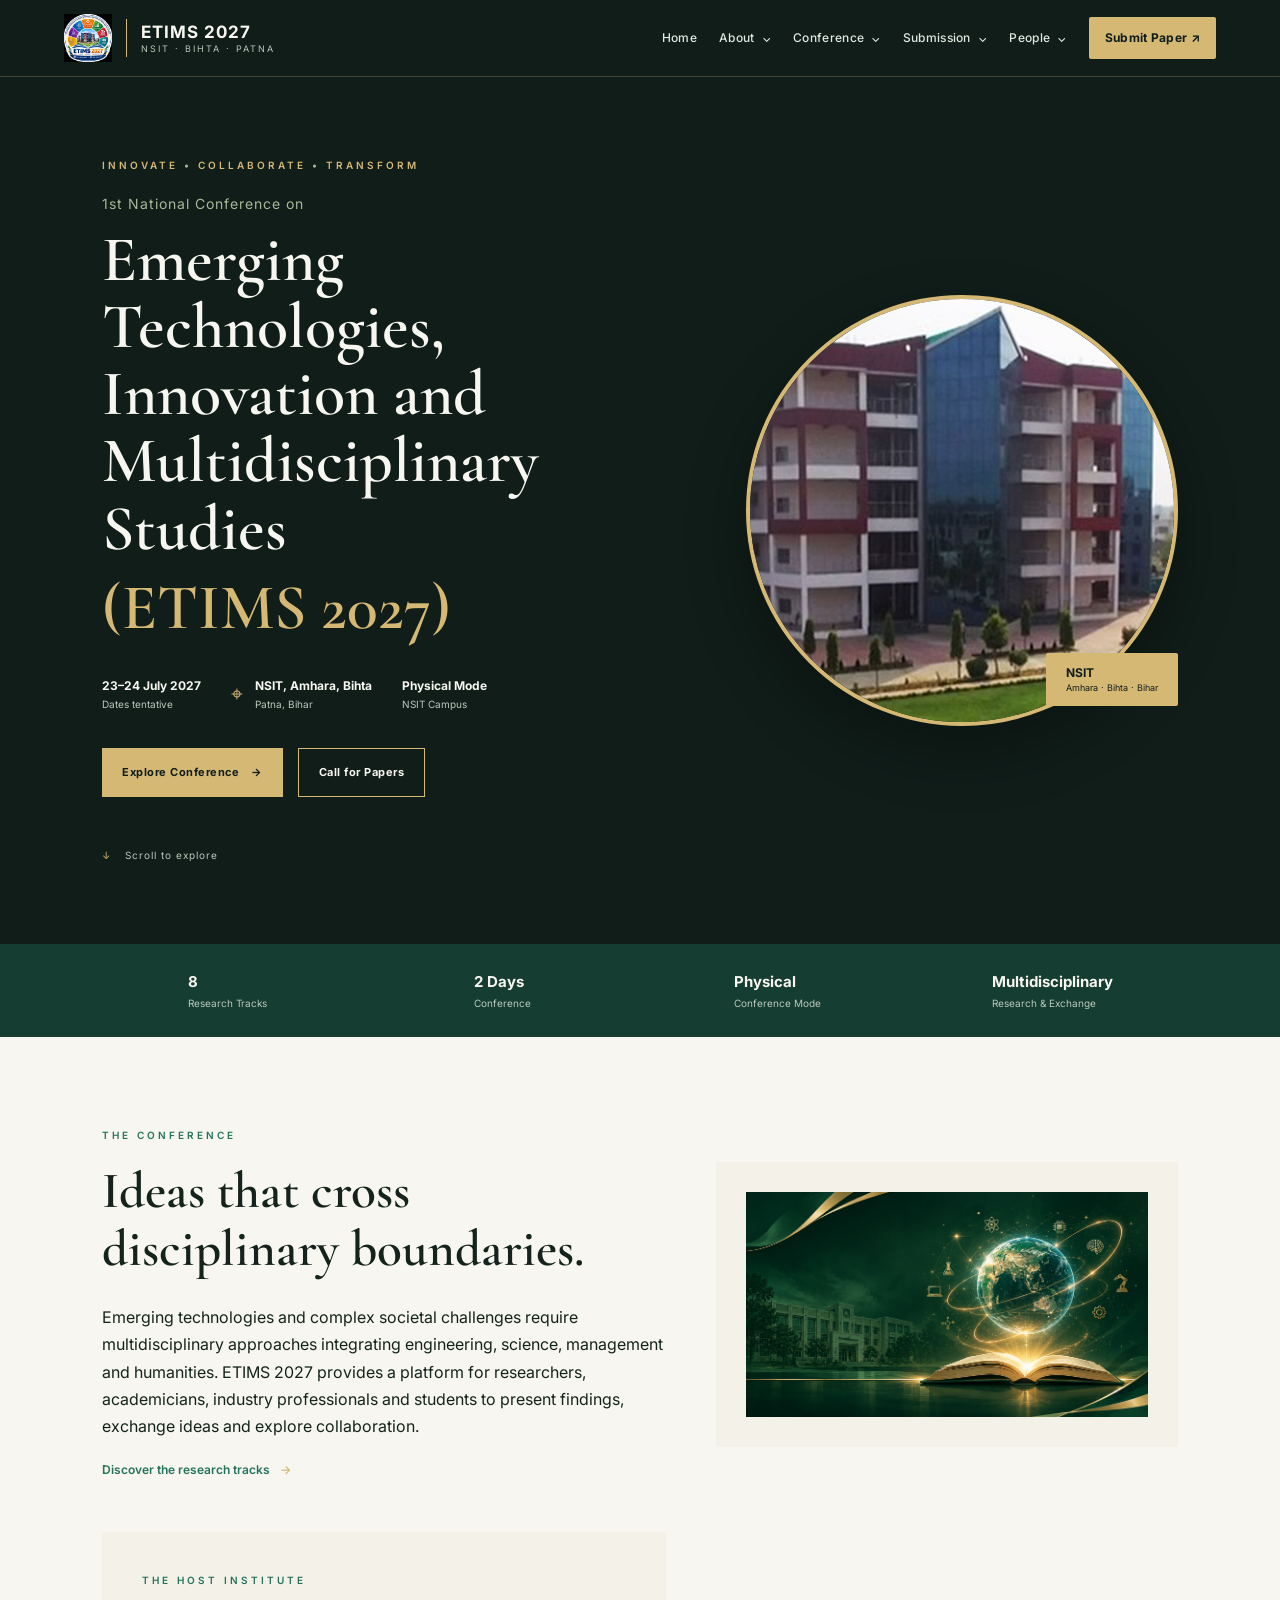
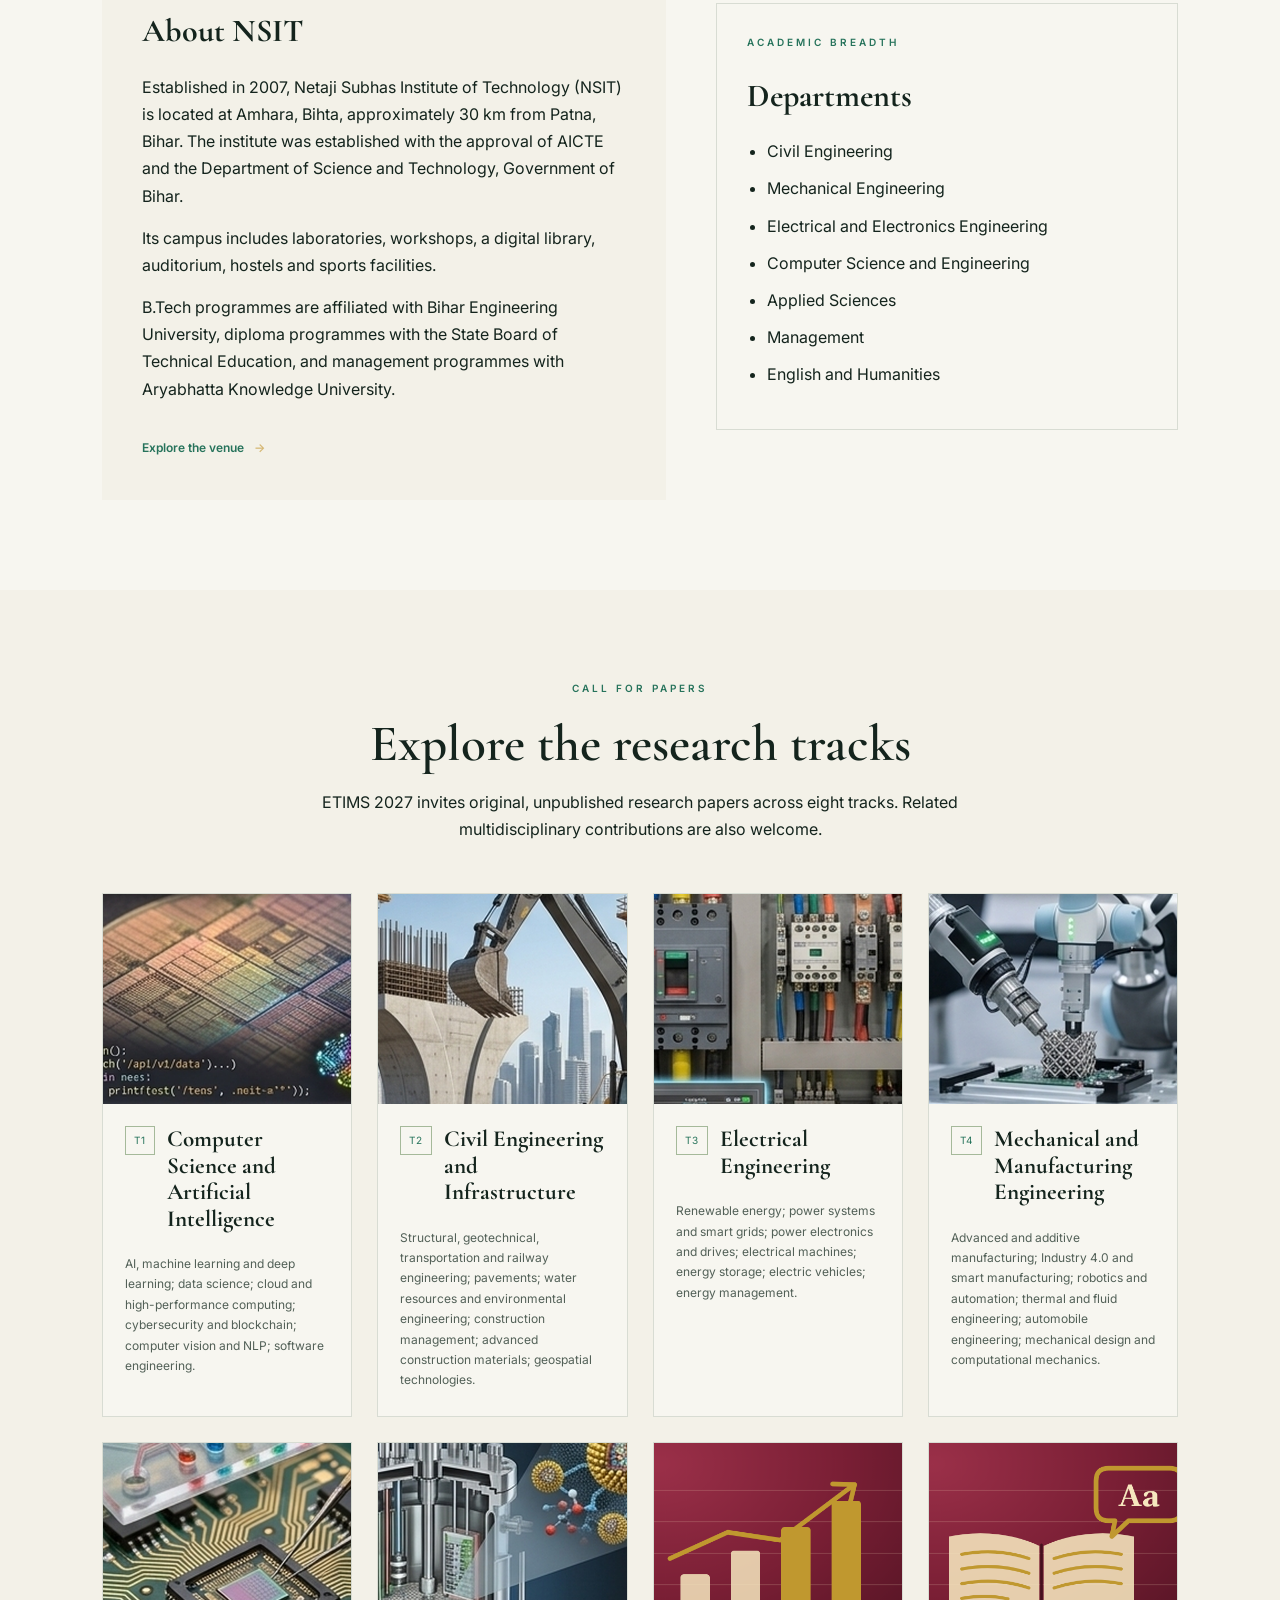
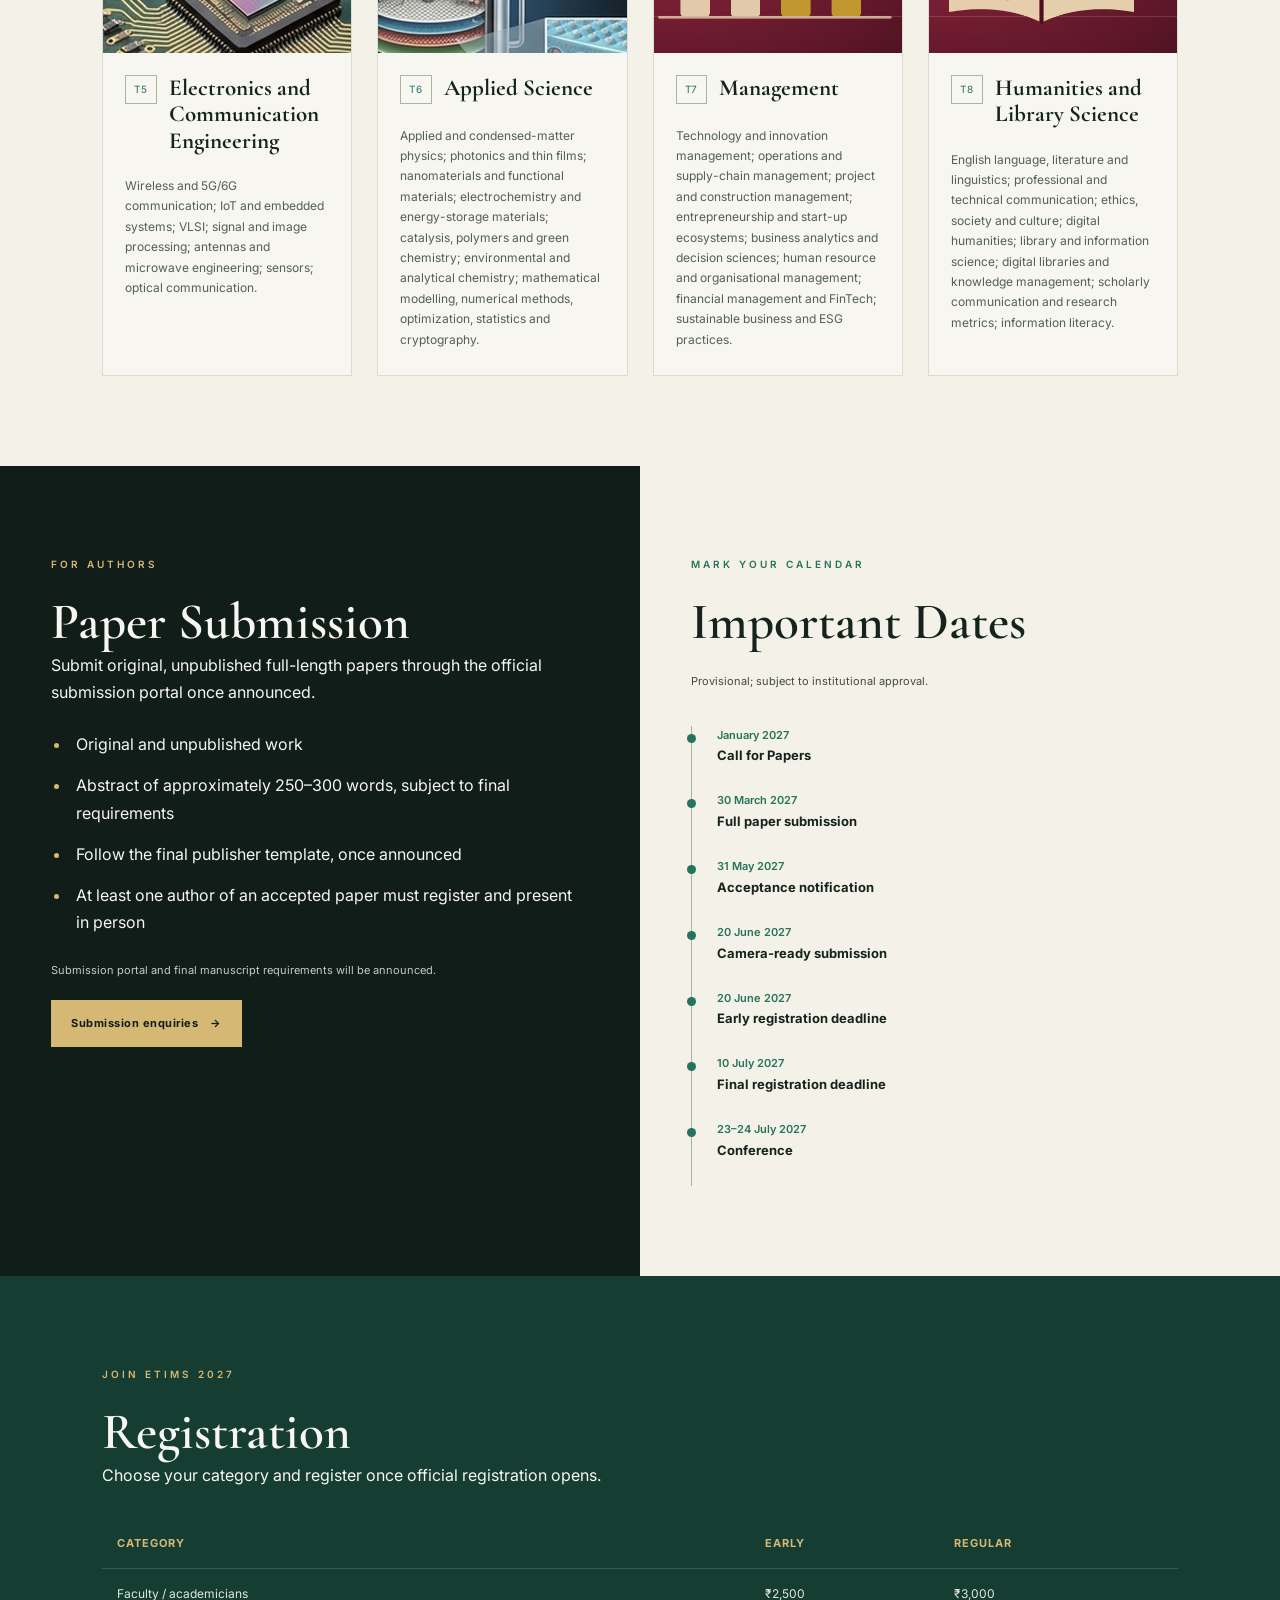
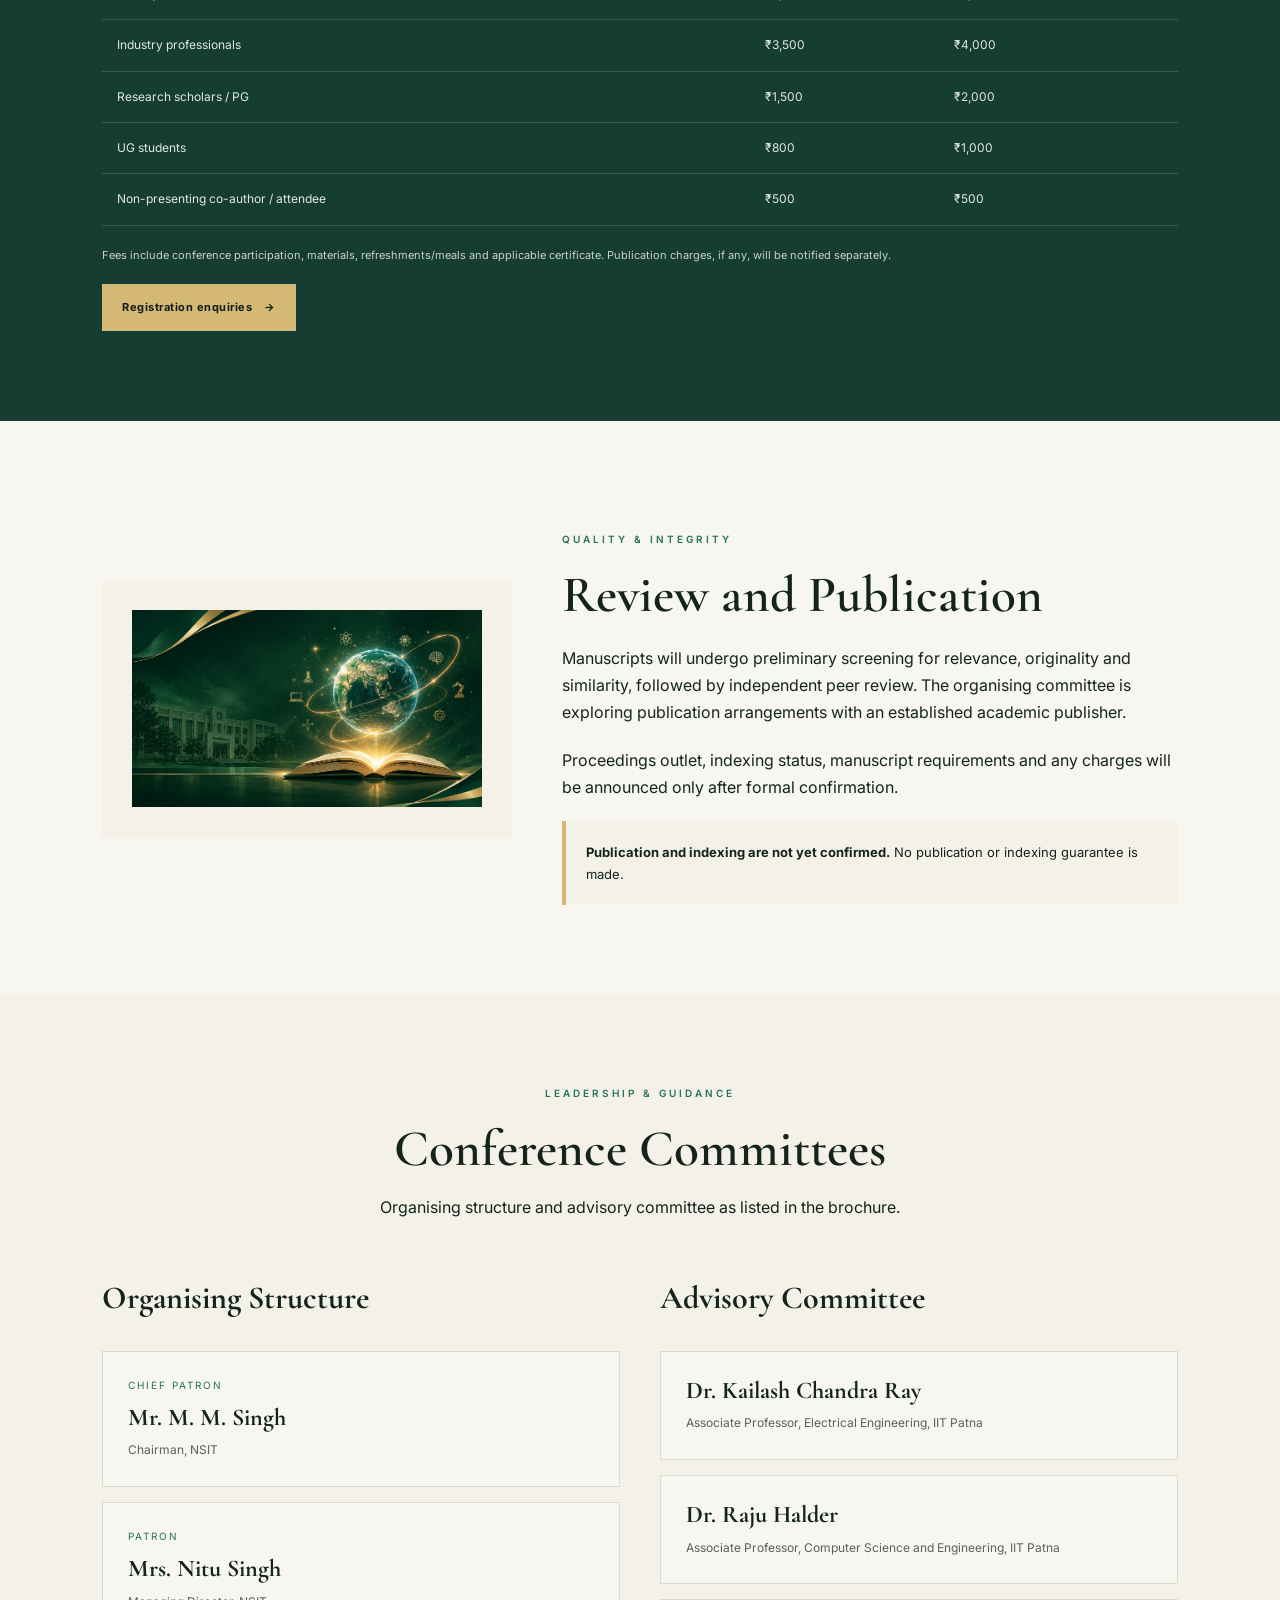
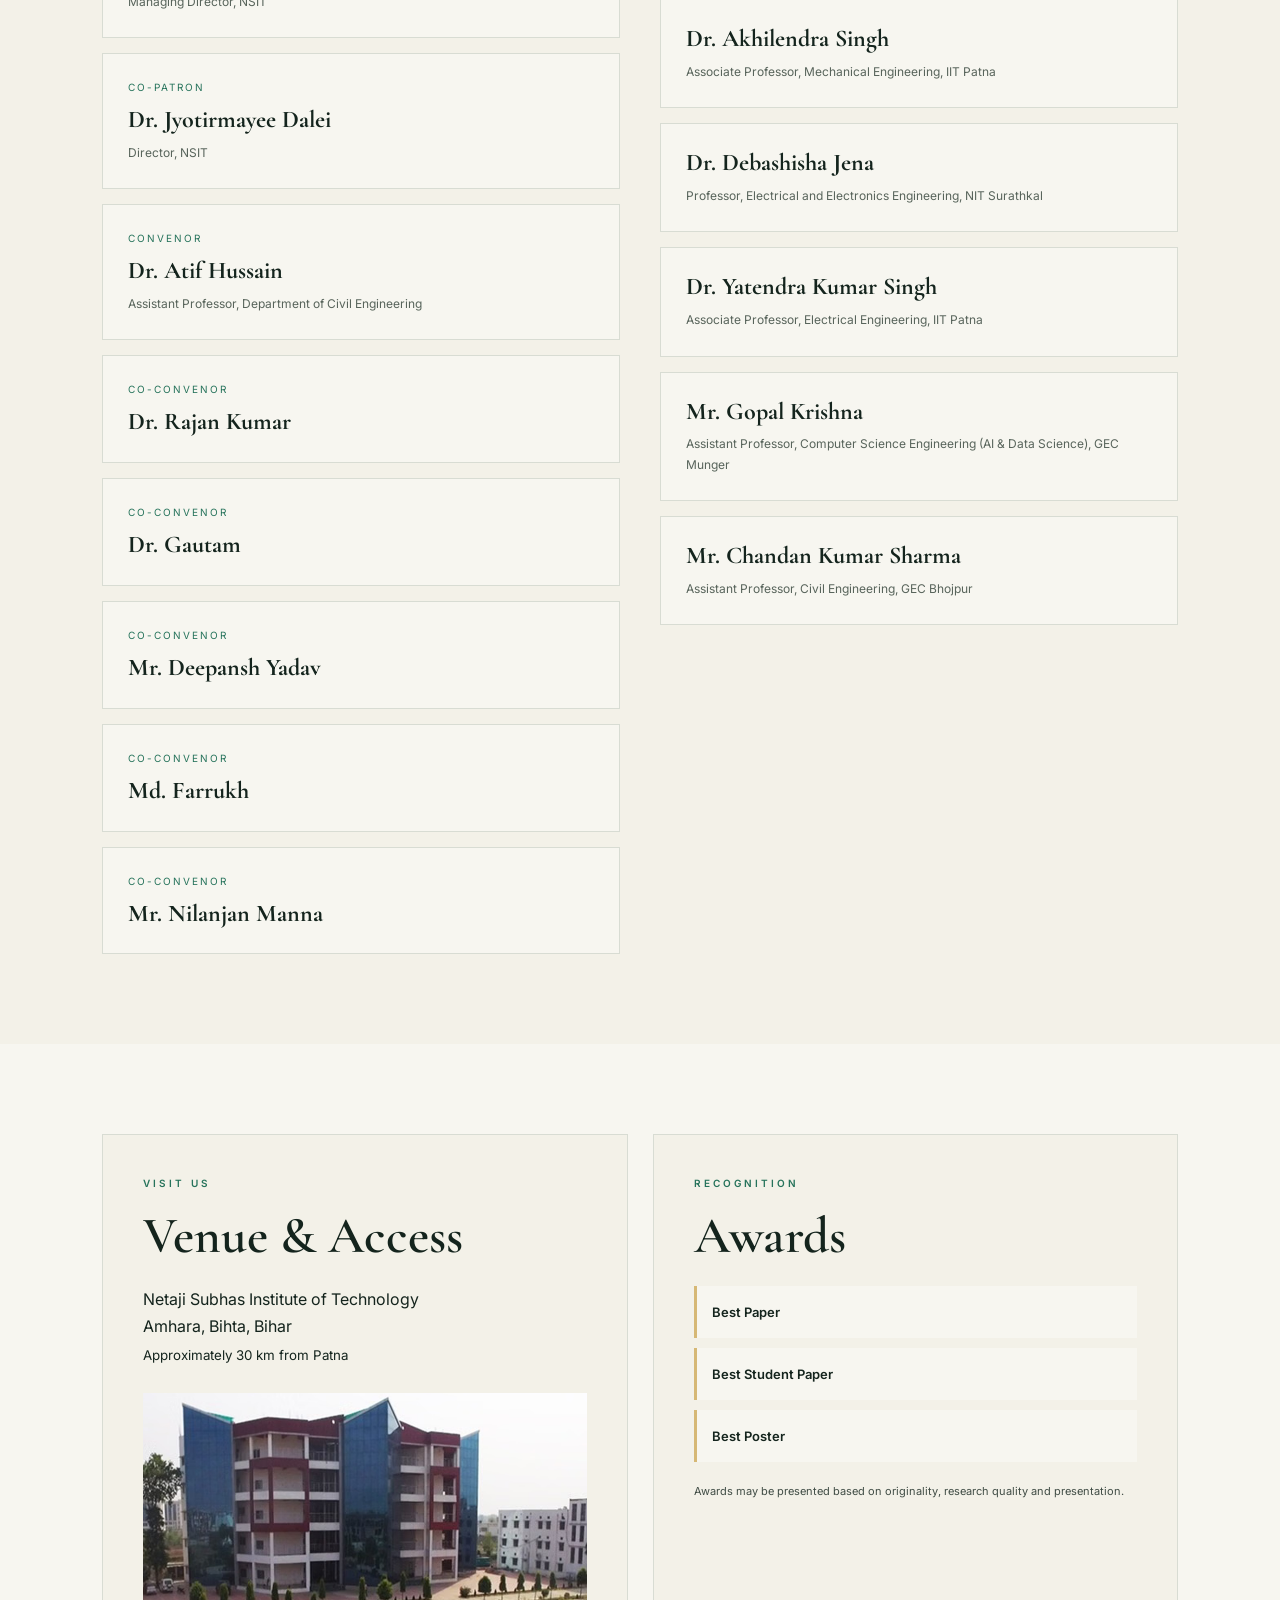
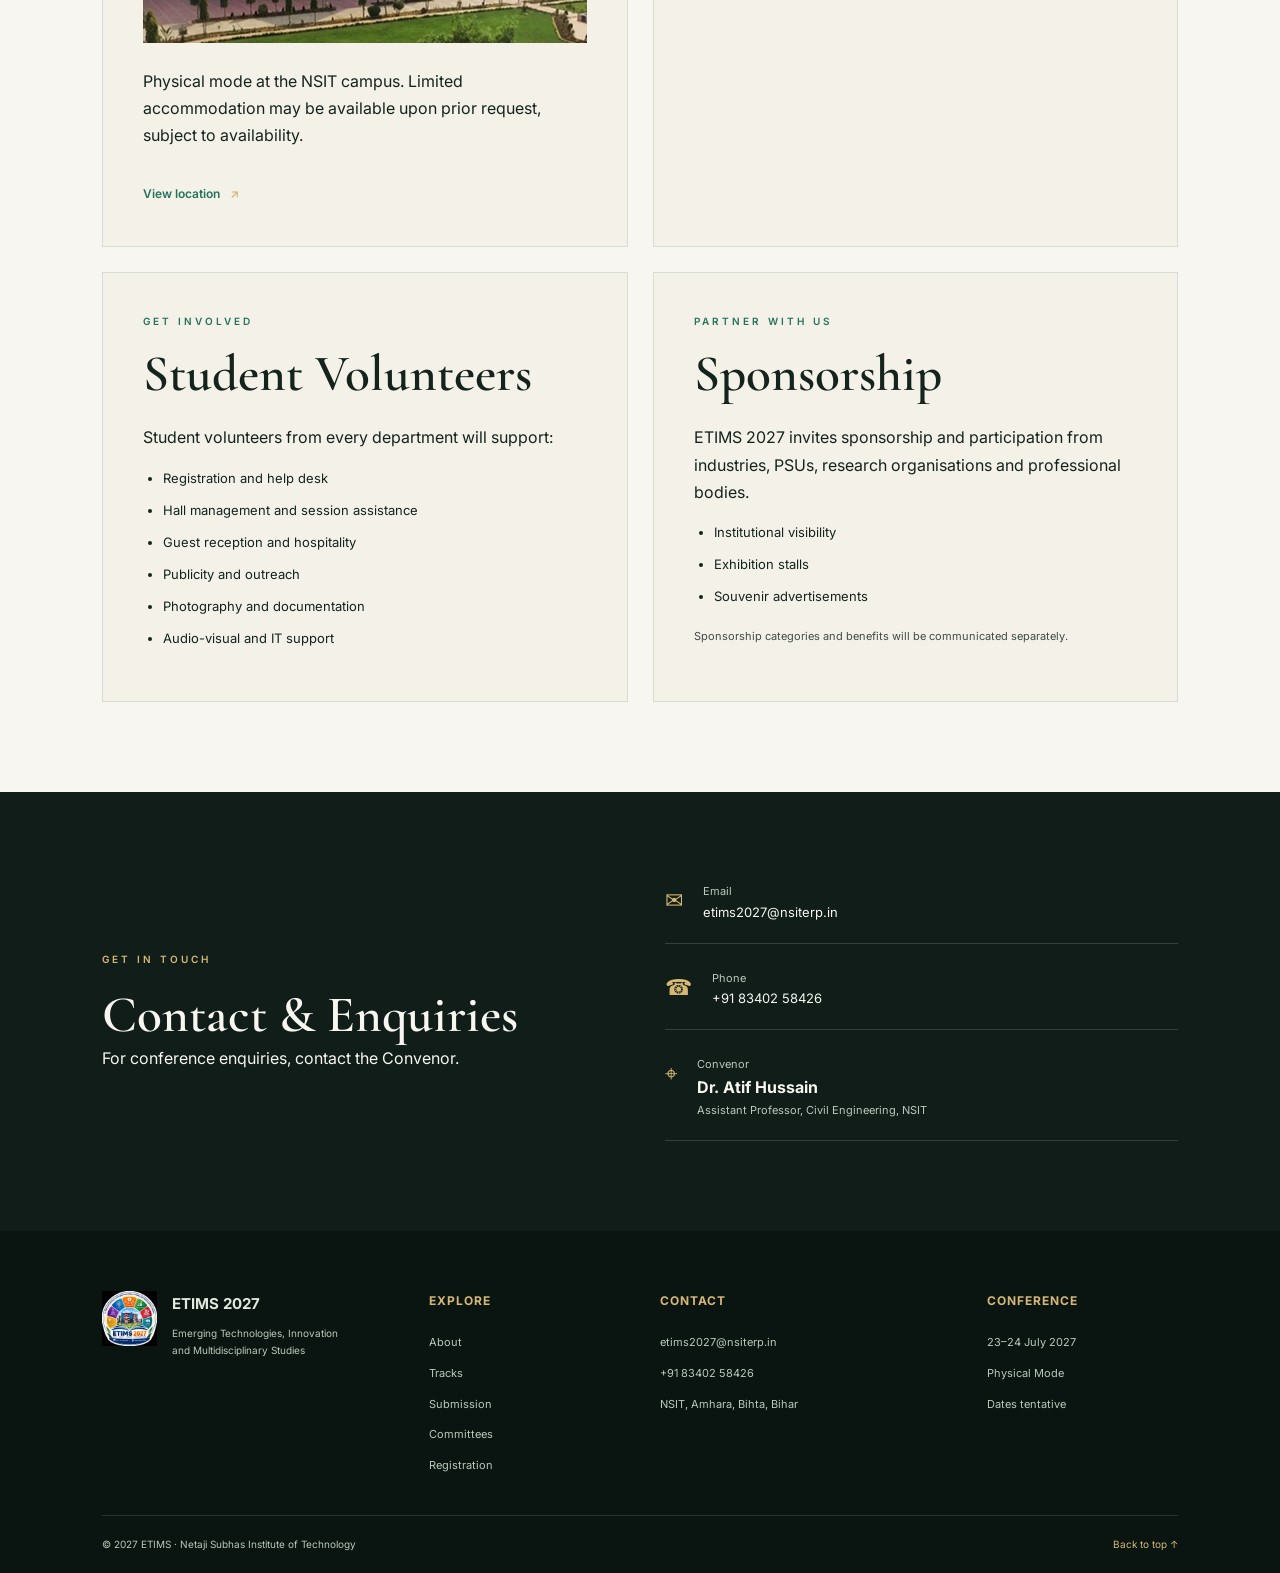
==== commit d893b01c: "fix nav issue" ====
--- a/index.html
+++ b/index.html
@@ -44,7 +44,9 @@
               aria-expanded="false"
               aria-controls="main-nav"
               aria-label="Toggle navigation">
-
+        <span></span>
+        <span></span>
+        <span></span>
 
       </button>
 
--- a/style.css
+++ b/style.css
@@ -224,9 +224,12 @@
 
 
 /* Desktop dropdown opening */
-
+@media(min-width:761px){
 .nav-dropdown:hover .dropdown-menu,
-.nav-dropdown:focus-within .dropdown-menu,
+.nav-dropdown:focus-within .dropdown-menu{
+    display: block;
+}
+}
 .nav-dropdown.open .dropdown-menu {
     display: block;
 }
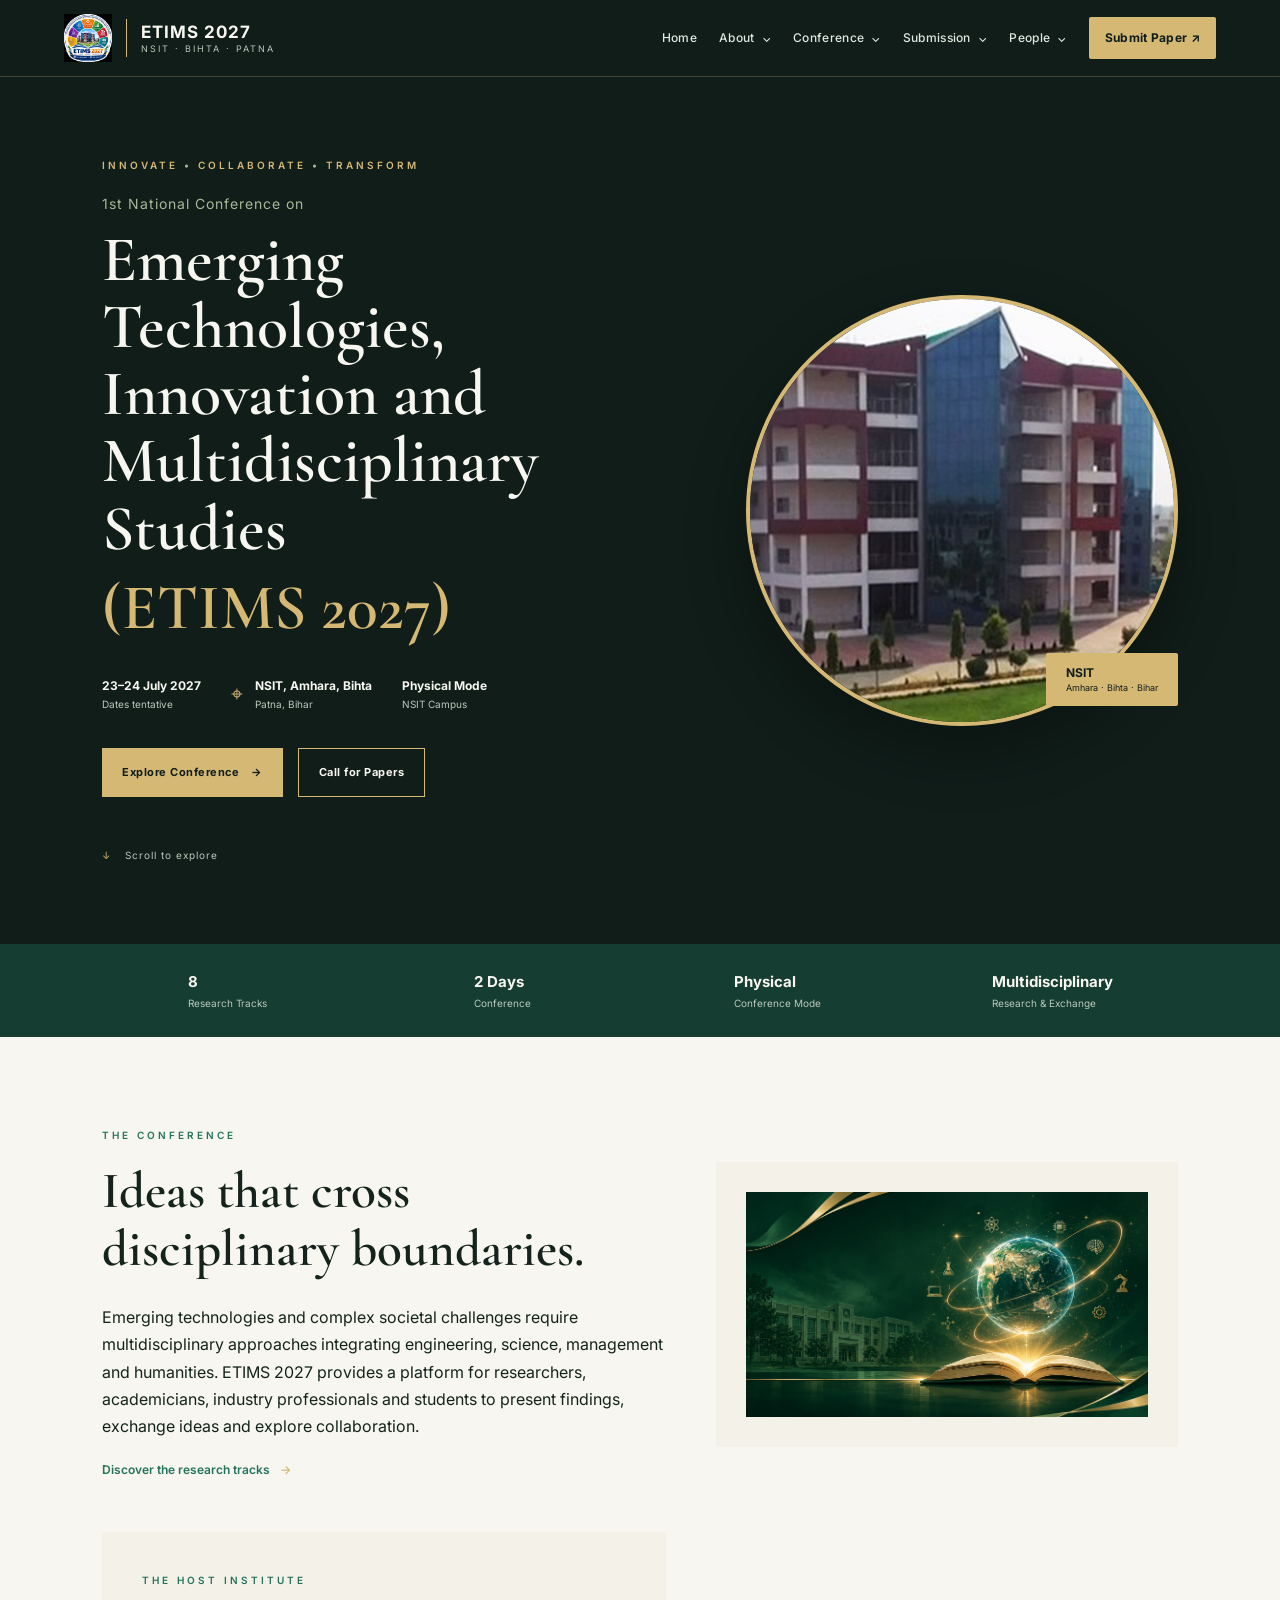
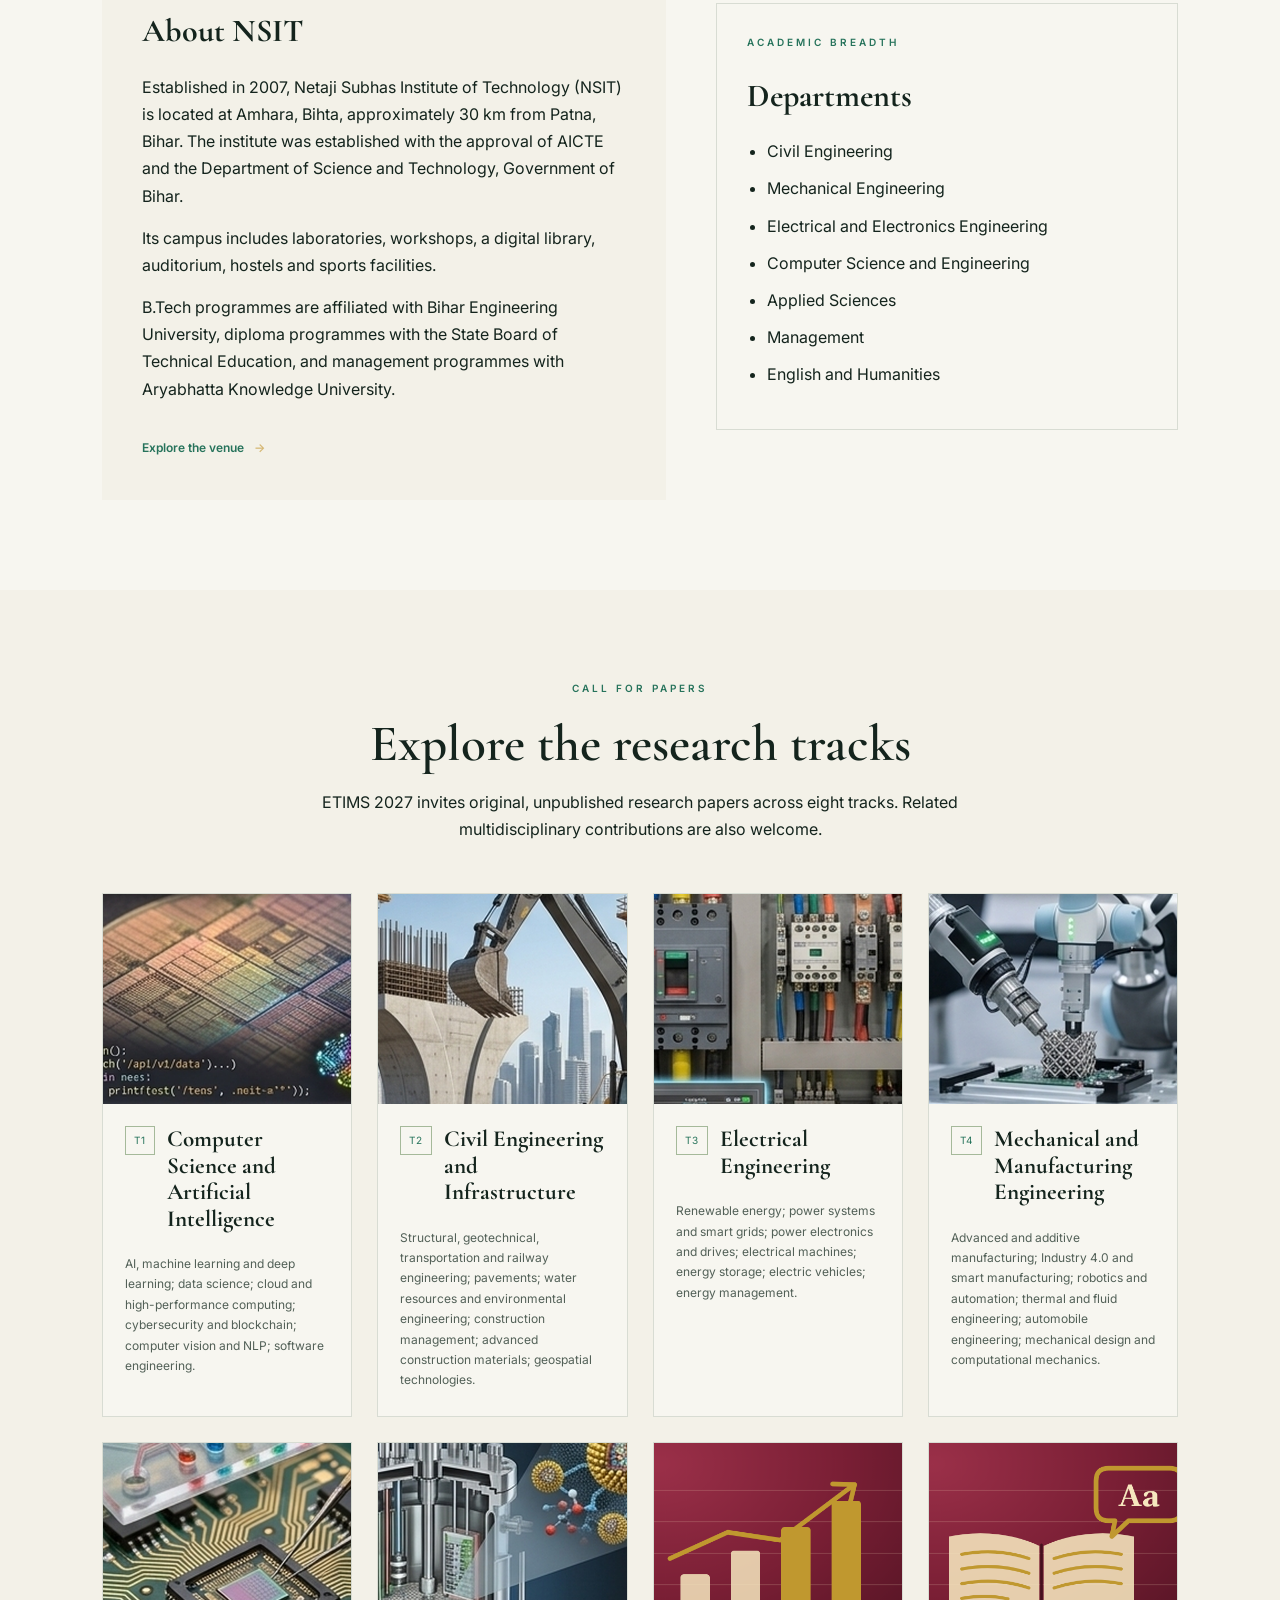
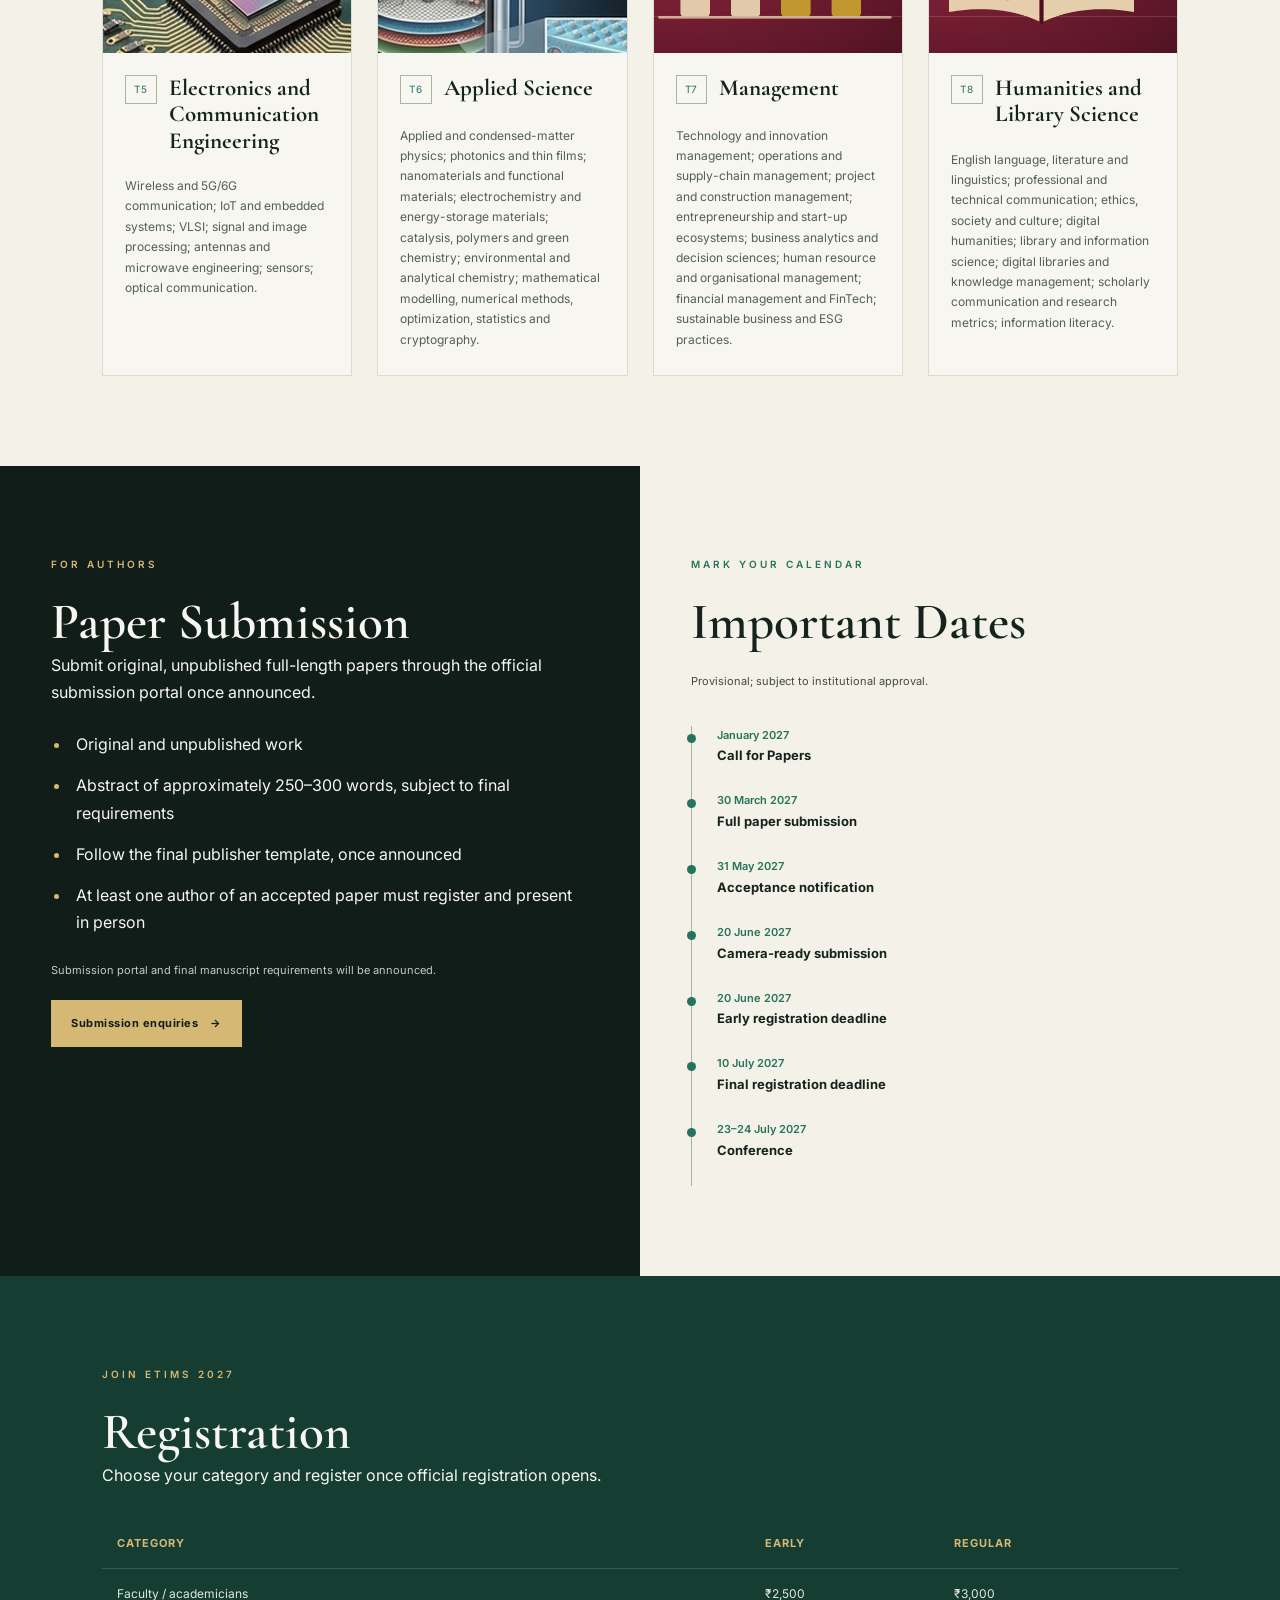
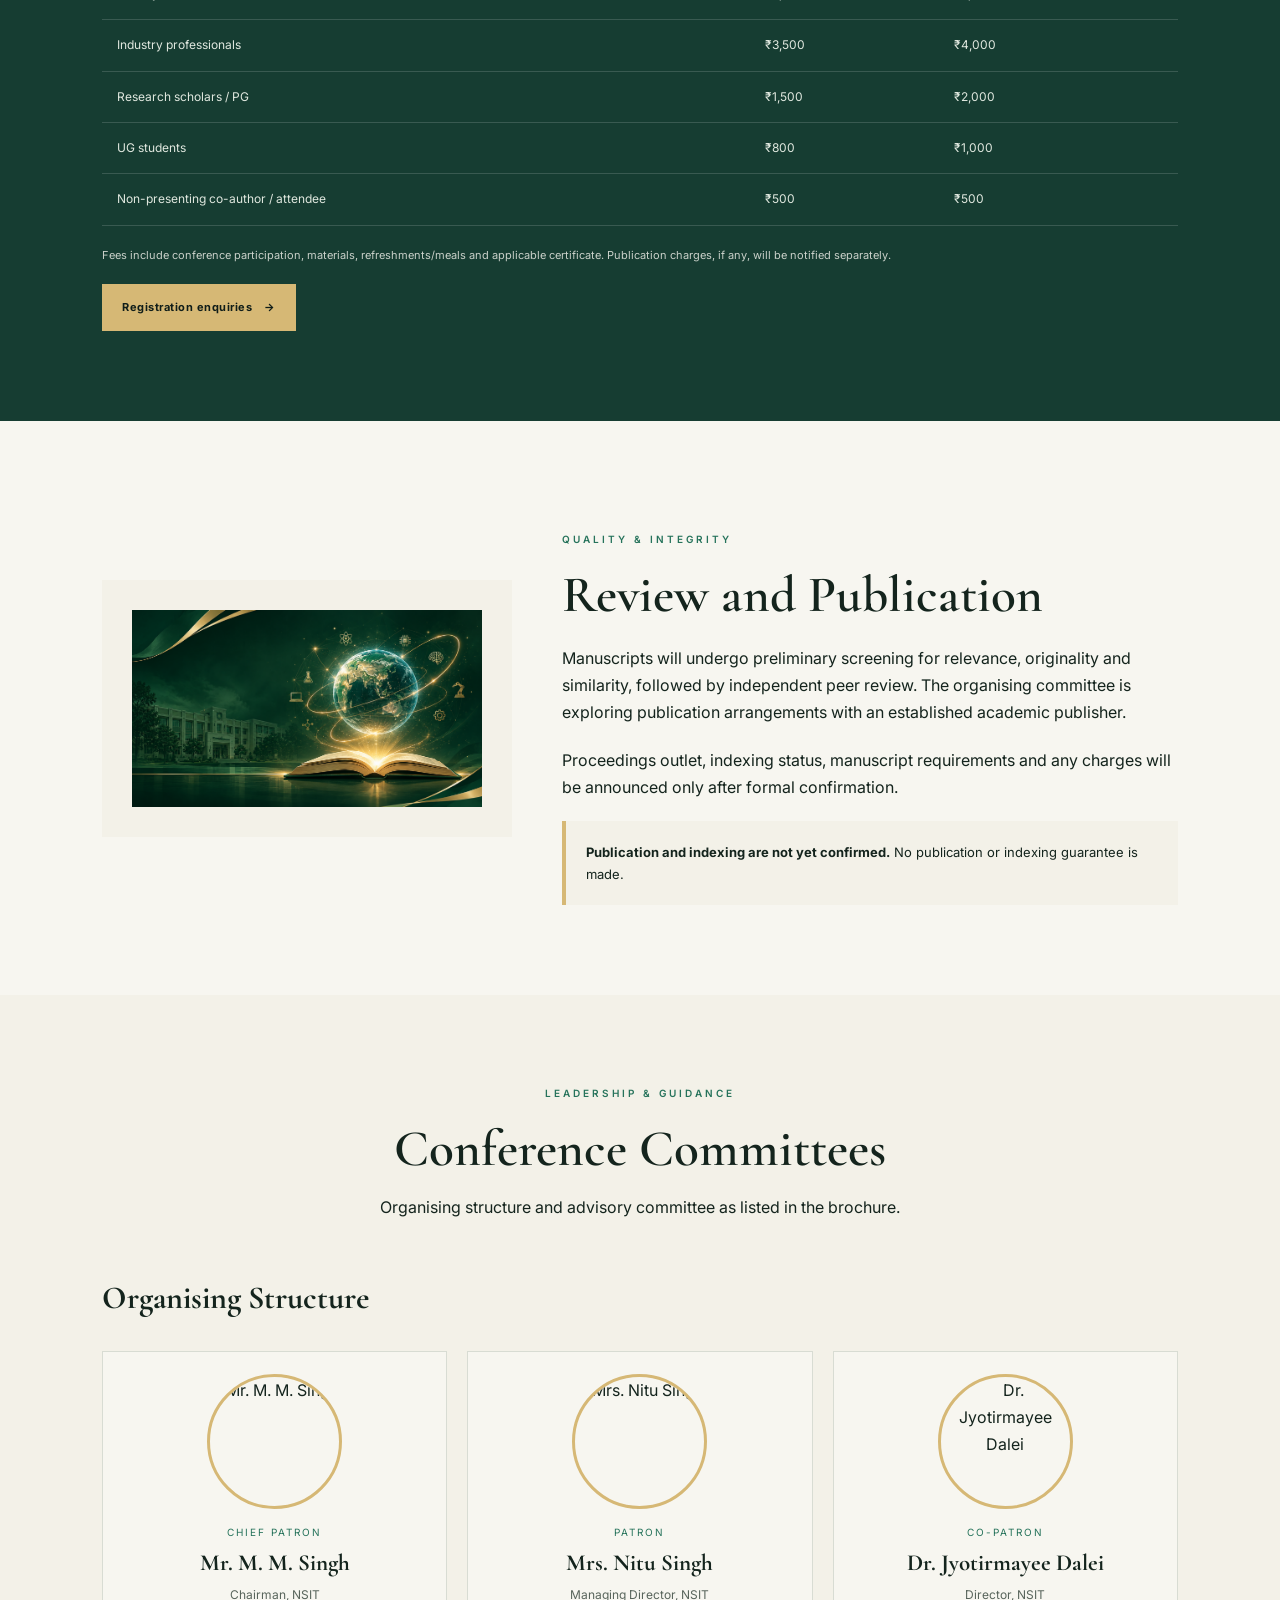
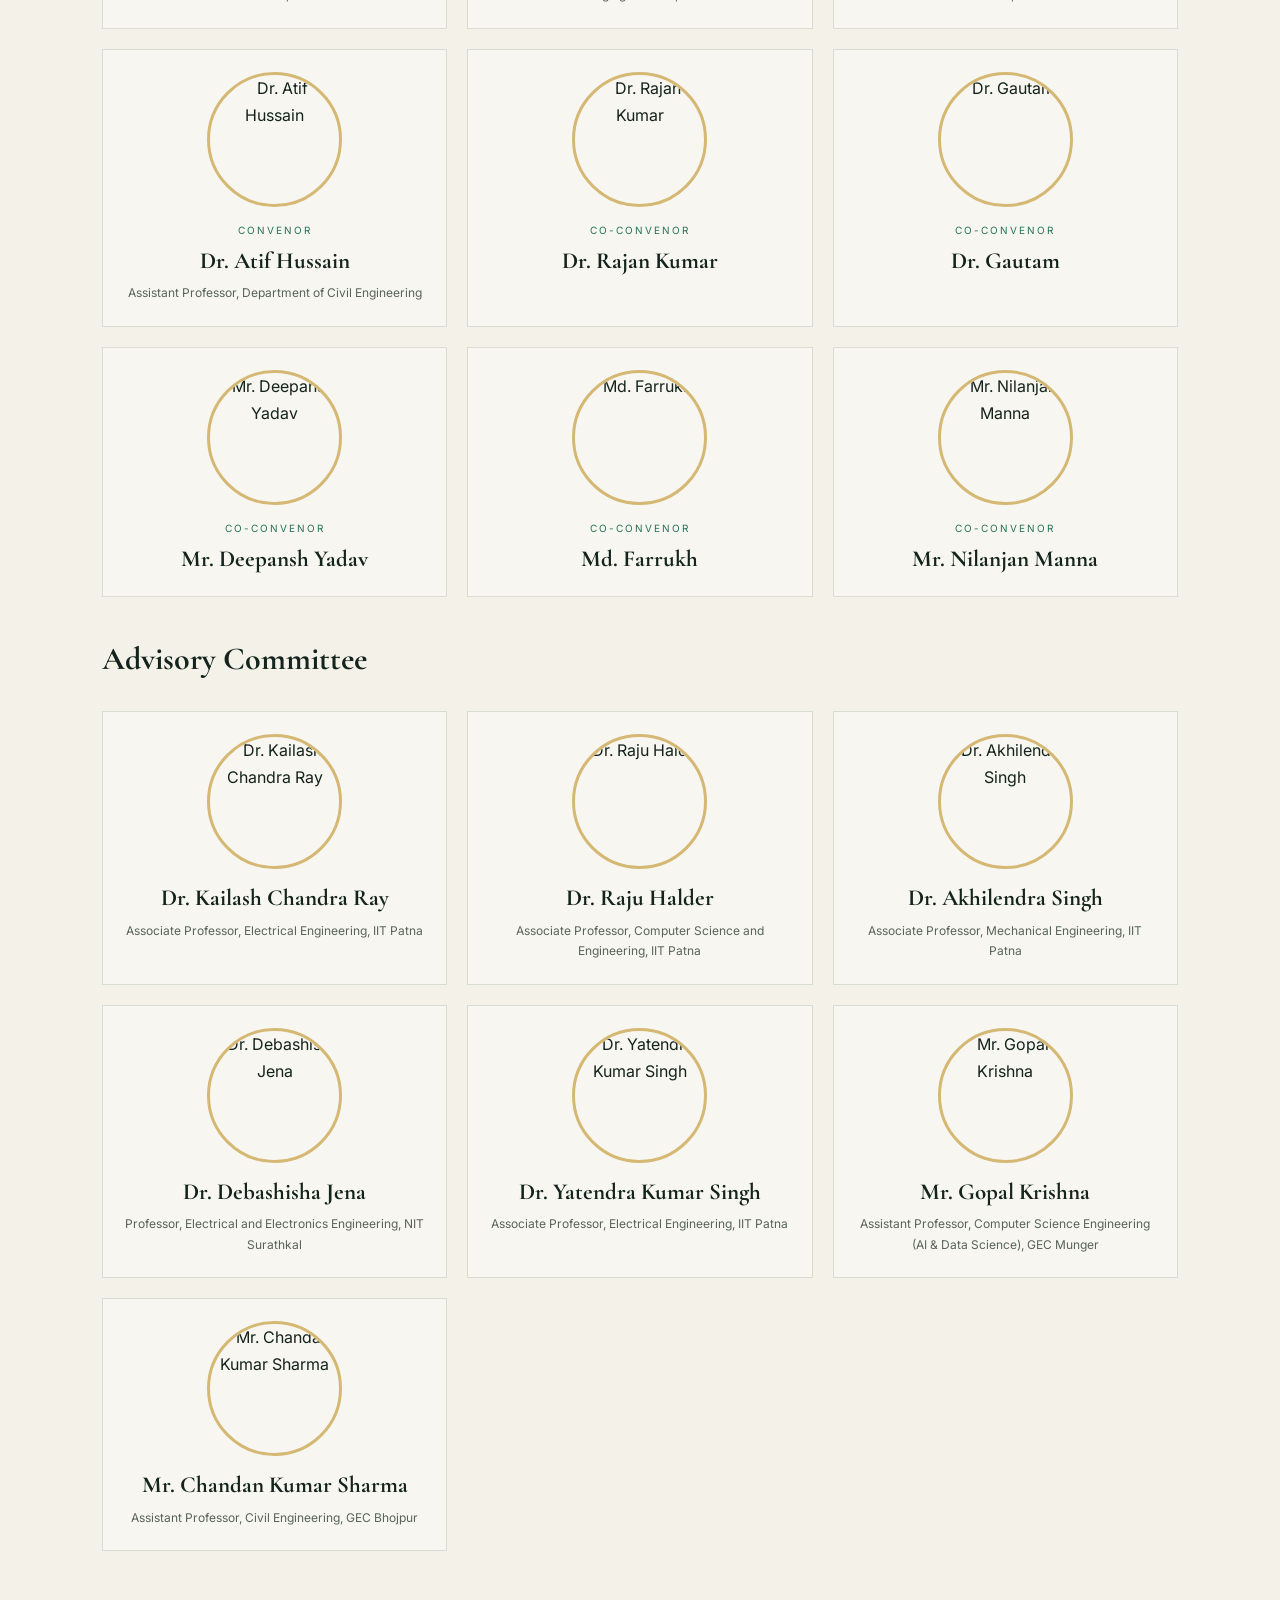
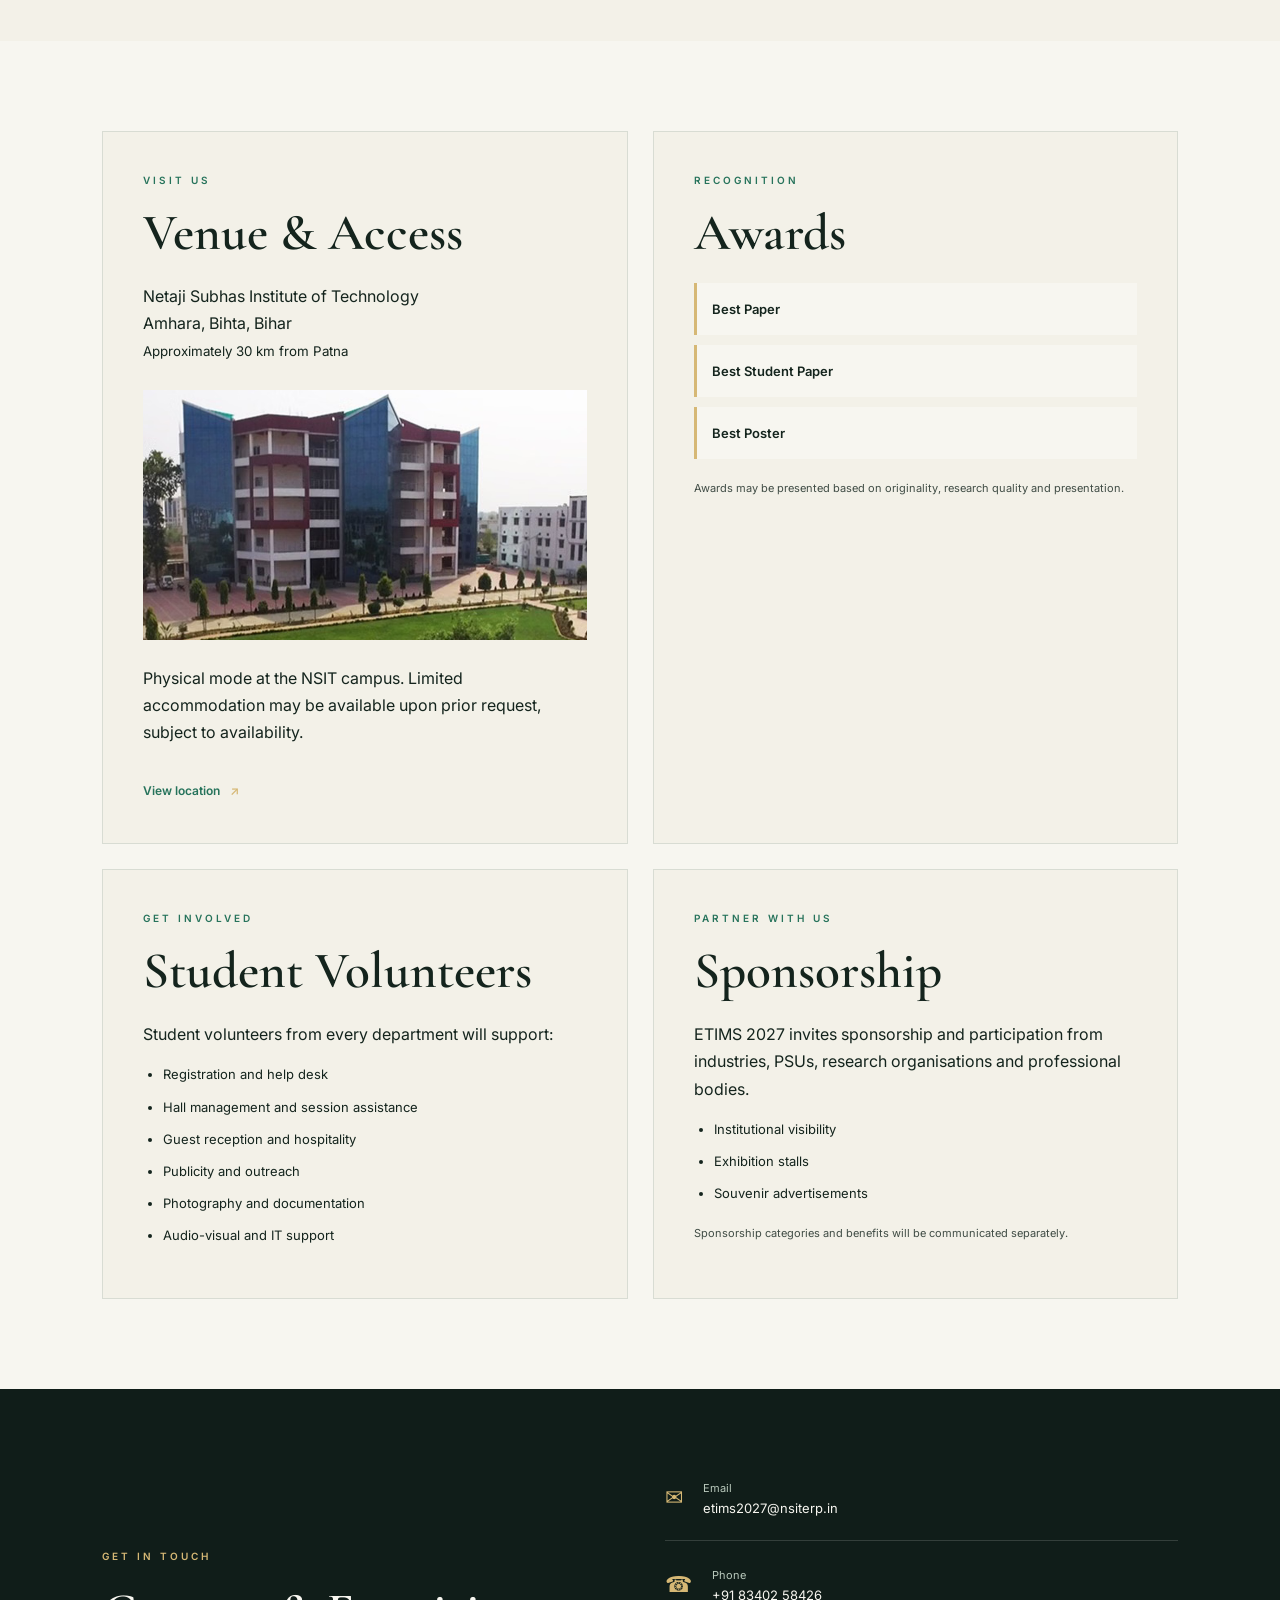
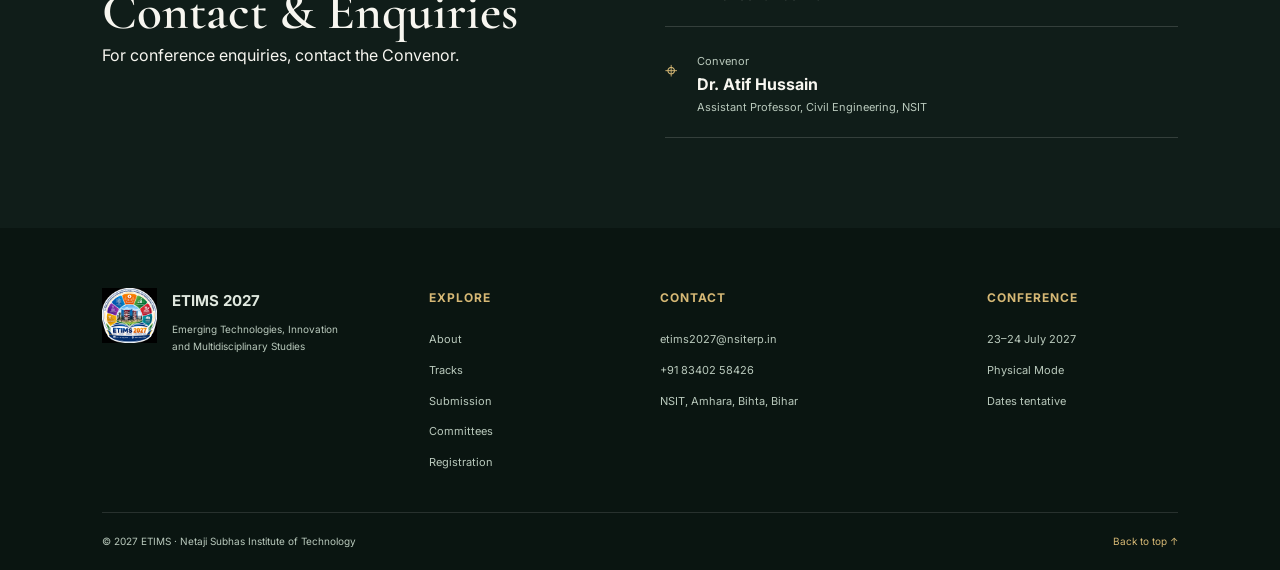
==== commit 9336c6ab: "photo add on" ====
--- a/index.html
+++ b/index.html
@@ -1,1107 +1,1083 @@
-<!DOCTYPE html>
-<html lang="en">
-<head>
-  <meta charset="UTF-8">
-  <meta name="viewport" content="width=device-width, initial-scale=1.0">
-
-  <meta name="description" content="ETIMS 2027: 1st National Conference on Emerging Technologies, Innovation and Multidisciplinary Studies at NSIT, Bihta, Bihar.">
-
-  <title>ETIMS 2027 | NSIT</title>
-
-  <!-- Google Fonts -->
-  <link rel="preconnect" href="https://fonts.googleapis.com">
-  <link rel="preconnect" href="https://fonts.gstatic.com" crossorigin>
-
-  <link href="https://fonts.googleapis.com/css2?family=Cormorant+Garamond:wght@500;600;700&family=Inter:wght@400;500;600;700&display=swap" rel="stylesheet">
-
-  <!-- CSS -->
-  <link rel="stylesheet" href="style.css">
-</head>
-
-<body>
-
-  <a class="skip-link" href="#main">Skip to content</a>
-
-  <!--HEADER-->
-  <header class="site-header" id="top">
-
-    <div class="nav-wrap">
-
-      <!-- Logo -->
-      <a class="brand" href="#home">
-        <img src="images/etims-emblem.png" alt="ETIMS emblem">
-
-        <span class="brand-divider"></span>
-
-        <span class="brand-text">
-          <strong>ETIMS 2027</strong>
-          <small>NSIT · BIHTA · PATNA</small>
-        </span>
-      </a>
-
-      <!-- Mobile menu button -->
-      <button class="menu-toggle"
-              aria-expanded="false"
-              aria-controls="main-nav"
-              aria-label="Toggle navigation">
-        <span></span>
-        <span></span>
-        <span></span>
-
-      </button>
-
-      <!-- Navigation -->
-      <nav class="main-nav" id="main-nav">
-
-        <a href="#home">Home</a>
-
-        <!-- About dropdown -->
-        <div class="nav-dropdown">
-
-          <button class="dropdown-toggle" aria-expanded="false">
-            About <span class="arrow">⌄</span>
-          </button>
-
-          <div class="dropdown-menu">
-            <a href="#about">About Conference</a>
-            <a href="#about-institute">About NSIT</a>
-            <a href="#venue">Conference Venue</a>
-          </div>
-
-        </div>
-
-        <!-- Conference dropdown -->
-        <div class="nav-dropdown">
-
-          <button class="dropdown-toggle" aria-expanded="false">
-            Conference <span class="arrow">⌄</span>
-          </button>
-
-          <div class="dropdown-menu">
-            <a href="#tracks">Research Tracks</a>
-            <a href="#dates">Important Dates</a>
-            <a href="#registration">Registration</a>
-            <a href="#publication">Publication</a>
-          </div>
-
-        </div>
-
-        <!-- Submission dropdown -->
-        <div class="nav-dropdown">
-
-          <button class="dropdown-toggle" aria-expanded="false">
-            Submission <span class="arrow">⌄</span>
-          </button>
-
-          <div class="dropdown-menu">
-            <a href="#submission">Paper Submission</a>
-            <a href="#awards">Awards</a>
-          </div>
-
-        </div>
-
-        <!-- People dropdown -->
-        <div class="nav-dropdown">
-
-          <button class="dropdown-toggle" aria-expanded="false">
-            People <span class="arrow">⌄</span>
-          </button>
-
-          <div class="dropdown-menu">
-            <a href="#committees">Committees</a>
-            <a href="#volunteers">Student Volunteers</a>
-            <a href="#sponsorship">Sponsorship</a>
-            <a href="#contact">Contact</a>
-          </div>
-
-        </div>
-
-        <a class="nav-cta" href="#submission">
-          Submit Paper <span>↗</span>
-        </a>
-
-      </nav>
-
-    </div>
-
-  </header>
-
-
-  <!-- MAIN -->
-  <main id="main">
-
-    <!-- HERO -->
-    <section class="hero" id="home">
-
-      <div class="hero-copy">
-
-        <p class="eyebrow">
-          Innovate <span>•</span> Collaborate <span>•</span> Transform
-        </p>
-
-        <p class="hero-kicker">1st National Conference on</p>
-
-        <h1>
-          Emerging Technologies, Innovation and Multidisciplinary Studies
-          <span>(ETIMS 2027)</span>
-        </h1>
-
-        <div class="hero-meta">
-
-          <div>
-            <span>
-              <strong>23–24 July 2027</strong>
-              <small>Dates tentative</small>
-            </span>
-          </div>
-
-          <div>
-            <span class="meta-icon">⌖</span>
-            <span>
-              <strong>NSIT, Amhara, Bihta</strong>
-              <small>Patna, Bihar</small>
-            </span>
-          </div>
-
-          <div>
-            <span>
-              <strong>Physical Mode</strong>
-              <small>NSIT Campus</small>
-            </span>
-          </div>
-
-        </div>
-
-        <div class="hero-actions">
-
-          <a class="button button-gold" href="#about">
-            Explore Conference <span>→</span>
-          </a>
-
-          <a class="button button-outline" href="#tracks">
-            Call for Papers
-          </a>
-
-        </div>
-
-        <div class="hero-scroll">
-          <span class="scroll-symbol">↓</span>
-          Scroll to explore
-        </div>
-
-      </div>
-
-      <!-- Circular campus image -->
-      <div class="hero-visual">
-
-        <img src="images/nsit-campus.png"
-             alt="NSIT campus building">
-
-        <div class="hero-visual-caption">
-          <span>NSIT</span>
-          <small>Amhara · Bihta · Bihar</small>
-        </div>
-
-      </div>
-
-    </section>
-
-<!-- HIGHLIGHTS -->
-  <section class="highlights">
-
-    <div class="highlight">
-        <span>
-            <strong>8</strong>
-            <small>Research Tracks</small>
-        </span>
-    </div>
-
-    <div class="highlight">
-        <span>
-            <strong>2 Days</strong>
-            <small>Conference</small>
-        </span>
-    </div>
-
-    <div class="highlight">
-        <span>
-            <strong>Physical</strong>
-            <small>Conference Mode</small>
-        </span>
-    </div>
-
-    <div class="highlight">
-        <span>
-            <strong>Multidisciplinary</strong>
-            <small>Research & Exchange</small>
-        </span>
-    </div>
-</section>
-
-
-
-
-    <!--  ABOUT  -->
-    <section class="about section" id="about">
-
-      <div class="about-intro">
-
-        <div class="section-heading">
-          <p class="eyebrow dark">The conference</p>
-
-          <h2>
-            Ideas that cross
-            <br>
-            disciplinary boundaries.
-          </h2>
-        </div>
-
-        <p>
-          Emerging technologies and complex societal challenges require
-          multidisciplinary approaches integrating engineering, science,
-          management and humanities.
-
-          ETIMS 2027 provides a platform for researchers, academicians,
-          industry professionals and students to present findings,
-          exchange ideas and explore collaboration.
-        </p>
-
-        <a class="text-link" href="#tracks">
-          Discover the research tracks <span>→</span>
-        </a>
-
-      </div>
-
-
-      <div class="about-art">
-        <img src="images/technology-globe.png"
-             alt="Technology illustration of a globe and open book">
-      </div>
-
-
-      <div class="about-institute" id="about-institute">
-
-        <p class="eyebrow dark">The host institute</p>
-
-        <h3>About NSIT</h3>
-
-        <p>
-          Established in 2007, Netaji Subhas Institute of Technology
-          (NSIT) is located at Amhara, Bihta, approximately 30 km
-          from Patna, Bihar.
-
-          The institute was established with the approval of AICTE
-          and the Department of Science and Technology,
-          Government of Bihar.
-        </p>
-
-        <p>
-          Its campus includes laboratories, workshops, a digital library,
-          auditorium, hostels and sports facilities.
-        </p>
-        <p>B.Tech programmes are affiliated with Bihar Engineering University,
-          diploma programmes with the State Board of Technical Education,
-          and management programmes with Aryabhatta Knowledge University.
-        </p>
-
-        <a class="text-link" href="#venue">
-          Explore the venue <span>→</span>
-        </a>
-
-      </div>
-
-
-      <div class="departments">
-
-        <p class="eyebrow dark">Academic breadth</p>
-
-        <h3>Departments</h3>
-
-        <ul>
-          <li>Civil Engineering</li>
-          <li>Mechanical Engineering</li>
-          <li>Electrical and Electronics Engineering</li>
-          <li>Computer Science and Engineering</li>
-          <li>Applied Sciences</li>
-          <li>Management</li>
-          <li>English and Humanities</li>
-        </ul>
-
-      </div>
-
-    </section>
-
-
-    <!--  TRACKS  -->
-    <section class="tracks section" id="tracks">
-
-      <div class="section-heading centered">
-
-        <p class="eyebrow dark">Call for papers</p>
-
-        <h2>Explore the research tracks</h2>
-
-        <p>
-          ETIMS 2027 invites original, unpublished research papers
-          across eight tracks. Related multidisciplinary
-          contributions are also welcome.
-        </p>
-
-      </div>
-
-
-      <div class="track-grid">
-
-        <article class="track-card">
-
-          <img src="images/track-computing.png"
-               alt="Computing technology">
-
-          <div class="track-top">
-            <span class="track-number">T1</span>
-            <h3>Computer Science and Artificial Intelligence</h3>
-          </div>
-
-          <p>
-            AI, machine learning and deep learning; data science;
-            cloud and high-performance computing; cybersecurity
-            and blockchain; computer vision and NLP;
-            software engineering.
-          </p>
-
-        </article>
-
-
-        <article class="track-card">
-
-          <img src="images/track-civil.png"
-               alt="Civil infrastructure">
-
-          <div class="track-top">
-            <span class="track-number">T2</span>
-            <h3>Civil Engineering and Infrastructure</h3>
-          </div>
-
-          <p>
-            Structural, geotechnical, transportation and railway
-            engineering; pavements; water resources and environmental
-            engineering; construction management; advanced construction
-            materials; geospatial technologies.
-          </p>
-
-        </article>
-
-
-        <article class="track-card">
-
-          <img src="images/track-electrical.png"
-               alt="Electrical engineering">
-
-          <div class="track-top">
-            <span class="track-number">T3</span>
-            <h3>Electrical Engineering</h3>
-          </div>
-
-          <p>
-            Renewable energy; power systems and smart grids;
-            power electronics and drives; electrical machines;
-            energy storage; electric vehicles; energy management.
-          </p>
-
-        </article>
-
-
-        <article class="track-card">
-
-          <img src="images/track-mechanical.png"
-               alt="Mechanical manufacturing">
-
-          <div class="track-top">
-            <span class="track-number">T4</span>
-            <h3>Mechanical and Manufacturing Engineering</h3>
-          </div>
-
-          <p>
-            Advanced and additive manufacturing; Industry 4.0
-            and smart manufacturing; robotics and automation;
-            thermal and fluid engineering; automobile engineering;
-            mechanical design and computational mechanics.
-          </p>
-
-        </article>
-
-
-        <article class="track-card">
-
-          <img src="images/track-electronics.png"
-               alt="Electronics illustration">
-
-          <div class="track-top">
-            <span class="track-number">T5</span>
-            <h3>Electronics and Communication Engineering</h3>
-          </div>
-
-          <p>
-            Wireless and 5G/6G communication; IoT and embedded
-            systems; VLSI; signal and image processing; antennas
-            and microwave engineering; sensors; optical communication.
-          </p>
-
-        </article>
-
-
-        <article class="track-card">
-
-          <img src="images/track-applied.png"
-               alt="Applied science">
-
-          <div class="track-top">
-            <span class="track-number">T6</span>
-            <h3>Applied Science</h3>
-          </div>
-
-          <p>
-            Applied and condensed-matter physics; photonics and thin films;
-            nanomaterials and functional materials; electrochemistry and
-            energy-storage materials; catalysis, polymers and green chemistry;
-            environmental and analytical chemistry; mathematical modelling,
-            numerical methods, optimization, statistics and cryptography.
-          </p>
-
-        </article>
-
-
-        <article class="track-card">
-
-          <img src="images/track-management.png"
-               alt="Management and analytics">
-
-          <div class="track-top">
-            <span class="track-number">T7</span>
-            <h3>Management</h3>
-          </div>
-
-          <p>
-            Technology and innovation management; operations and
-            supply-chain management; project and construction management;
-            entrepreneurship and start-up ecosystems; business analytics
-            and decision sciences; human resource and organisational
-            management; financial management and FinTech;
-            sustainable business and ESG practices.
-          </p>
-
-        </article>
-
-
-        <article class="track-card">
-
-          <img src="images/track-humanities.png"
-               alt="Humanities and library science">
-
-          <div class="track-top">
-            <span class="track-number">T8</span>
-            <h3>Humanities and Library Science</h3>
-          </div>
-
-          <p>
-            English language, literature and linguistics;
-            professional and technical communication; ethics,
-            society and culture; digital humanities; library
-            and information science; digital libraries and
-            knowledge management; scholarly communication
-            and research metrics; information literacy.
-          </p>
-
-        </article>
-
-      </div>
-
-    </section>
-
-
-    <!--  SUBMISSION / DATES / REGISTRATION  -->
-    <section class="submission-dates-registration">
-
-
-      <!-- Submission -->
-      <section class="submission-panel section" id="submission">
-
-        <p class="eyebrow">For authors</p>
-
-        <h2>Paper Submission</h2>
-
-        <p>
-          Submit original, unpublished full-length papers
-          through the official submission portal once announced.
-        </p>
-
-        <ul class="check-list">
-          <li>Original and unpublished work</li>
-          <li>Abstract of approximately 250–300 words,
-              subject to final requirements</li>
-          <li>Follow the final publisher template,
-              once announced</li>
-          <li>At least one author of an accepted paper
-              must register and present in person</li>
-        </ul>
-
-        <p class="small-note">
-          Submission portal and final manuscript
-          requirements will be announced.
-        </p>
-
-        <a class="button button-gold" href="#contact">
-          Submission enquiries <span>→</span>
-        </a>
-
-      </section>
-
-
-      <!-- Dates -->
-      <section class="dates-panel section" id="dates">
-
-        <p class="eyebrow dark">Mark your calendar</p>
-
-        <h2>Important Dates</h2>
-
-        <p class="small-note">
-          Provisional; subject to institutional approval.
-        </p>
-
-        <ol class="timeline">
-
-          <li>
-            <span>January 2027</span>
-            <strong>Call for Papers</strong>
-          </li>
-
-          <li>
-            <span>30 March 2027</span>
-            <strong>Full paper submission</strong>
-          </li>
-
-          <li>
-            <span>31 May 2027</span>
-            <strong>Acceptance notification</strong>
-          </li>
-
-          <li>
-            <span>20 June 2027</span>
-            <strong>Camera-ready submission</strong>
-          </li>
-
-          <li>
-            <span>20 June 2027</span>
-            <strong>Early registration deadline</strong>
-          </li>
-
-          <li>
-            <span>10 July 2027</span>
-            <strong>Final registration deadline</strong>
-          </li>
-
-          <li>
-            <span>23–24 July 2027</span>
-            <strong>Conference</strong>
-          </li>
-
-        </ol>
-
-      </section>
-
-
-      <!-- Registration -->
-      <section class="registration-panel section" id="registration">
-
-        <p class="eyebrow">Join ETIMS 2027</p>
-
-        <h2>Registration</h2>
-
-        <p>
-          Choose your category and register once
-          official registration opens.
-        </p>
-
-        <div class="fee-table-wrap">
-
-          <table class="fee-table">
-
-            <thead>
-              <tr>
-                <th>Category</th>
-                <th>Early</th>
-                <th>Regular</th>
-              </tr>
-            </thead>
-
-            <tbody>
-
-              <tr>
-                <td>Faculty / academicians</td>
-                <td>₹2,500</td>
-                <td>₹3,000</td>
-              </tr>
-
-              <tr>
-                <td>Industry professionals</td>
-                <td>₹3,500</td>
-                <td>₹4,000</td>
-              </tr>
-
-              <tr>
-                <td>Research scholars / PG</td>
-                <td>₹1,500</td>
-                <td>₹2,000</td>
-              </tr>
-
-              <tr>
-                <td>UG students</td>
-                <td>₹800</td>
-                <td>₹1,000</td>
-              </tr>
-
-              <tr>
-                <td>Non-presenting co-author / attendee</td>
-                <td>₹500</td>
-                <td>₹500</td>
-              </tr>
-
-            </tbody>
-
-          </table>
-
-        </div>
-
-        <p class="small-note">
-          Fees include conference participation, materials,
-          refreshments/meals and applicable certificate.
-          Publication charges, if any, will be notified separately.
-        </p>
-
-        <a class="button button-gold" href="#contact">
-          Registration enquiries <span>→</span>
-        </a>
-
-      </section>
-
-    </section>
-
-
-    <!--  PUBLICATION  -->
-    <section class="publication section" id="publication">
-
-      <div class="publication-art">
-        <img src="images/technology-globe.png"
-             alt="Technology and knowledge visual">
-      </div>
-
-      <div>
-
-        <p class="eyebrow dark">Quality & integrity</p>
-
-        <h2>Review and Publication</h2>
-
-        <p>
-          Manuscripts will undergo preliminary screening for relevance,
-          originality and similarity, followed by independent peer review.
-          The organising committee is exploring publication arrangements
-          with an established academic publisher.
-        </p>
-
-        <p>
-          Proceedings outlet, indexing status, manuscript requirements
-          and any charges will be announced only after formal confirmation.
-        </p>
-
-        <p class="notice">
-          <strong>Publication and indexing are not yet confirmed.</strong>
-          No publication or indexing guarantee is made.
-        </p>
-
-      </div>
-
-    </section>
-
-
-    <!--  COMMITTEES  -->
-    <section class="committees section" id="committees">
-
-      <div class="section-heading centered">
-
-        <p class="eyebrow dark">Leadership & guidance</p>
-
-        <h2>Conference Committees</h2>
-
-        <p>
-          Organising structure and advisory committee
-          as listed in the brochure.
-        </p>
-
-      </div>
-
-
-      <div class="committee-columns">
-
-
-        <!-- Organising committee -->
-        <div class="committee-block">
-
-          <h3>Organising Structure</h3>
-
-          <div class="person-list">
-
-            <article class="person">
-              <span class="person-role">Chief Patron</span>
-              <h4>Mr. M. M. Singh</h4>
-              <p>Chairman, NSIT</p>
-            </article>
-
-            <article class="person">
-              <span class="person-role">Patron</span>
-              <h4>Mrs. Nitu Singh</h4>
-              <p>Managing Director, NSIT</p>
-            </article>
-
-            <article class="person">
-              <span class="person-role">Co-Patron</span>
-              <h4>Dr. Jyotirmayee Dalei</h4>
-              <p>Director, NSIT</p>
-            </article>
-
-            <article class="person">
-              <span class="person-role">Convenor</span>
-              <h4>Dr. Atif Hussain</h4>
-              <p>Assistant Professor, Department of Civil Engineering</p>
-            </article>
-
-            <article class="person">
-              <span class="person-role">Co-Convenor</span>
-              <h4>Dr. Rajan Kumar</h4>
-            </article>
-
-            <article class="person">
-              <span class="person-role">Co-Convenor</span>
-              <h4>Dr. Gautam</h4>
-            </article>
-
-            <article class="person">
-              <span class="person-role">Co-Convenor</span>
-              <h4>Mr. Deepansh Yadav</h4>
-            </article>
-
-            <article class="person">
-              <span class="person-role">Co-Convenor</span>
-              <h4>Md. Farrukh</h4>
-            </article>
-
-            <article class="person">
-              <span class="person-role">Co-Convenor</span>
-              <h4>Mr. Nilanjan Manna</h4>
-            </article>
-
-          </div>
-
-        </div>
-
-
-        <!-- Advisory committee -->
-        <div class="committee-block">
-
-          <h3>Advisory Committee</h3>
-
-          <div class="person-list">
-
-            <article class="person">
-              <h4>Dr. Kailash Chandra Ray</h4>
-              <p>Associate Professor, Electrical Engineering, IIT Patna</p>
-            </article>
-
-            <article class="person">
-              <h4>Dr. Raju Halder</h4>
-              <p>Associate Professor, Computer Science and Engineering, IIT Patna</p>
-            </article>
-
-            <article class="person">
-              <h4>Dr. Akhilendra Singh</h4>
-              <p>Associate Professor, Mechanical Engineering, IIT Patna</p>
-            </article>
-
-            <article class="person">
-              <h4>Dr. Debashisha Jena</h4>
-              <p>Professor, Electrical and Electronics Engineering, NIT Surathkal</p>
-            </article>
-
-            <article class="person">
-              <h4>Dr. Yatendra Kumar Singh</h4>
-              <p>Associate Professor, Electrical Engineering, IIT Patna</p>
-            </article>
-
-            <article class="person">
-              <h4>Mr. Gopal Krishna</h4>
-              <p>Assistant Professor, Computer Science Engineering (AI & Data Science), GEC Munger</p>
-            </article>
-
-            <article class="person">
-              <h4>Mr. Chandan Kumar Sharma</h4>
-              <p>Assistant Professor, Civil Engineering, GEC Bhojpur</p>
-            </article>
-
-          </div>
-
-        </div>
-
-      </div>
-
-    </section>
-
-
-    <!-- ================= EXTRAS ================= -->
-    <section class="conference-extras section">
-
-
-      <!-- Venue -->
-      <article class="extra-card venue-card" id="venue">
-        <p class="eyebrow dark">Visit us</p>
-
-        <h2>Venue & Access</h2>
-
-        <p>
-          Netaji Subhas Institute of Technology
-          <br>
-          Amhara, Bihta, Bihar
-          <br>
-          <small>Approximately 30 km from Patna</small>
-        </p>
-
-        <img src="images/nsit-campus.png" alt="NSIT campus">
-
-        <p>
-          Physical mode at the NSIT campus.
-          Limited accommodation may be available upon prior request,
-          subject to availability.
-        </p>
-
-        <a class="text-link"
-           href="https://maps.google.com/?q=Netaji+Subhas+Institute+of+Technology+Amhara+Bihta+Bihar"
-           target="_blank"
-           rel="noopener">
-
-          View location <span>↗</span>
-
-        </a>
-
-      </article>
-
-
-      <!-- Awards -->
-      <article class="extra-card awards-card" id="awards">
-
-        <p class="eyebrow dark">Recognition</p>
-
-        <h2>Awards</h2>
-
-        <ul class="award-list">
-          <li>Best Paper</li>
-          <li>Best Student Paper</li>
-          <li>Best Poster</li>
-        </ul>
-
-        <p class="small-note">
-          Awards may be presented based on originality,
-          research quality and presentation.
-        </p>
-
-      </article>
-
-
-      <!-- Volunteers -->
-      <article class="extra-card volunteer-card" id="volunteers">
-
-        <p class="eyebrow dark">Get involved</p>
-
-        <h2>Student Volunteers</h2>
-
-        <p>Student volunteers from every department will support:</p>
-
-        <ul>
-          <li>Registration and help desk</li>
-          <li>Hall management and session assistance</li>
-          <li>Guest reception and hospitality</li>
-          <li>Publicity and outreach</li>
-          <li>Photography and documentation</li>
-          <li>Audio-visual and IT support</li>
-        </ul>
-
-      </article>
-
-
-      <!-- Sponsorship -->
-      <article class="extra-card sponsor-card" id="sponsorship">
-
-        <p class="eyebrow dark">Partner with us</p>
-
-        <h2>Sponsorship</h2>
-
-        <p>
-          ETIMS 2027 invites sponsorship and participation
-          from industries, PSUs, research organisations
-          and professional bodies.
-        </p>
-
-        <ul>
-          <li>Institutional visibility</li>
-          <li>Exhibition stalls</li>
-          <li>Souvenir advertisements</li>
-        </ul>
-
-        <p class="small-note">
-          Sponsorship categories and benefits
-          will be communicated separately.
-        </p>
-
-      </article>
-
-    </section>
-
-
-    <!-- ================= CONTACT ================= -->
-    <section class="contact section" id="contact">
-
-      <div class="contact-copy">
-
-        <p class="eyebrow">Get in touch</p>
-
-        <h2>Contact & Enquiries</h2>
-
-        <p>For conference enquiries, contact the Convenor.</p>
-
-      </div>
-
-
-      <div class="contact-details">
-
-        <div>
-          <span class="contact-icon">✉</span>
-
-          <span>
-            <small>Email</small>
-            <a href="mailto:etims2027@nsiterp.in">
-              etims2027@nsiterp.in
-            </a>
-          </span>
-        </div>
-
-
-        <div>
-          <span class="contact-icon">☎</span>
-
-          <span>
-            <small>Phone</small>
-            <a href="tel:+918340258426">
-              +91 83402 58426
-            </a>
-          </span>
-        </div>
-
-
-        <div>
-          <span class="contact-icon">⌖</span>
-
-          <span>
-            <small>Convenor</small>
-            <strong>Dr. Atif Hussain</strong>
-            <small>Assistant Professor, Civil Engineering, NSIT</small>
-          </span>
-        </div>
-
-      </div>
-
-    </section>
-
-  </main>
-
-
-  <!-- FOOTER -->
-  <footer class="site-footer">
-
-    <div class="footer-main">
-
-
-      <div class="footer-brand">
-
-        <img src="images/etims-emblem.png" alt="ETIMS emblem">
-
-        <div>
-          <strong>ETIMS 2027</strong>
-
-          <small>
-            Emerging Technologies, Innovation
-            <br>
-            and Multidisciplinary Studies
-          </small>
-        </div>
-
-      </div>
-
-
-      <div class="footer-links">
-
-        <h3>Explore</h3>
-
-        <a href="#about">About</a>
-        <a href="#tracks">Tracks</a>
-        <a href="#submission">Submission</a>
-        <a href="#committees">Committees</a>
-        <a href="#registration">Registration</a>
-
-      </div>
-
-
-      <div class="footer-links">
-
-        <h3>Contact</h3>
-
-        <a href="mailto:etims2027@nsiterp.in">
-          etims2027@nsiterp.in
-        </a>
-
-        <a href="tel:+918340258426">
-          +91 83402 58426
-        </a>
-
-        <span>NSIT, Amhara, Bihta, Bihar</span>
-
-      </div>
-
-
-      <div class="footer-links">
-
-        <h3>Conference</h3>
-
-        <span>23–24 July 2027</span>
-        <span>Physical Mode</span>
-        <span>Dates tentative</span>
-
-      </div>
-
-    </div>
-
-
-    <div class="footer-bottom">
-
-      <span>
-        © 2027 ETIMS · Netaji Subhas Institute of Technology
-      </span>
-
-      <a href="#top">Back to top ↑</a>
-
-    </div>
-
-  </footer>
-
-
-  <!-- JavaScript -->
-  <script src="script.js"></script>
-
-</body>
-</html>
+<!DOCTYPE html>
+<html lang="en">
+<head>
+  <meta charset="UTF-8">
+  <meta name="viewport" content="width=device-width, initial-scale=1.0">
+
+  <meta name="description" content="ETIMS 2027: 1st National Conference on Emerging Technologies, Innovation and Multidisciplinary Studies at NSIT, Bihta, Bihar.">
+
+  <title>ETIMS 2027 | NSIT</title>
+
+  <!-- Google Fonts -->
+  <link rel="preconnect" href="https://fonts.googleapis.com">
+  <link rel="preconnect" href="https://fonts.gstatic.com" crossorigin>
+
+  <link href="https://fonts.googleapis.com/css2?family=Cormorant+Garamond:wght@500;600;700&family=Inter:wght@400;500;600;700&display=swap" rel="stylesheet">
+
+  <!-- CSS -->
+  <link rel="stylesheet" href="style.css">
+</head>
+
+<body>
+
+  <a class="skip-link" href="#main">Skip to content</a>
+
+  <!--HEADER-->
+  <header class="site-header" id="top">
+
+    <div class="nav-wrap">
+
+      <!-- Logo -->
+      <a class="brand" href="#home">
+        <img src="images/etims-emblem.png" alt="ETIMS emblem">
+
+        <span class="brand-divider"></span>
+
+        <span class="brand-text">
+          <strong>ETIMS 2027</strong>
+          <small>NSIT · BIHTA · PATNA</small>
+        </span>
+      </a>
+
+      <!-- Mobile menu button -->
+      <button class="menu-toggle"
+              aria-expanded="false"
+              aria-controls="main-nav"
+              aria-label="Toggle navigation">
+        <span></span>
+        <span></span>
+        <span></span>
+
+      </button>
+
+      <!-- Navigation -->
+      <nav class="main-nav" id="main-nav">
+
+        <a href="#home">Home</a>
+
+        <!-- About dropdown -->
+        <div class="nav-dropdown">
+
+          <button class="dropdown-toggle" aria-expanded="false">
+            About <span class="arrow">⌄</span>
+          </button>
+
+          <div class="dropdown-menu">
+            <a href="#about">About Conference</a>
+            <a href="#about-institute">About NSIT</a>
+            <a href="#venue">Conference Venue</a>
+          </div>
+
+        </div>
+
+        <!-- Conference dropdown -->
+        <div class="nav-dropdown">
+
+          <button class="dropdown-toggle" aria-expanded="false">
+            Conference <span class="arrow">⌄</span>
+          </button>
+
+          <div class="dropdown-menu">
+            <a href="#tracks">Research Tracks</a>
+            <a href="#dates">Important Dates</a>
+            <a href="#registration">Registration</a>
+            <a href="#publication">Publication</a>
+          </div>
+
+        </div>
+
+        <!-- Submission dropdown -->
+        <div class="nav-dropdown">
+
+          <button class="dropdown-toggle" aria-expanded="false">
+            Submission <span class="arrow">⌄</span>
+          </button>
+
+          <div class="dropdown-menu">
+            <a href="#submission">Paper Submission</a>
+            <a href="#awards">Awards</a>
+          </div>
+
+        </div>
+
+        <!-- People dropdown -->
+        <div class="nav-dropdown">
+
+          <button class="dropdown-toggle" aria-expanded="false">
+            People <span class="arrow">⌄</span>
+          </button>
+
+          <div class="dropdown-menu">
+            <a href="#committees">Committees</a>
+            <a href="#volunteers">Student Volunteers</a>
+            <a href="#sponsorship">Sponsorship</a>
+            <a href="#contact">Contact</a>
+          </div>
+
+        </div>
+
+        <a class="nav-cta" href="#submission">
+          Submit Paper <span>↗</span>
+        </a>
+
+      </nav>
+
+    </div>
+
+  </header>
+
+
+  <!-- MAIN -->
+  <main id="main">
+
+    <!-- HERO -->
+    <section class="hero" id="home">
+
+      <div class="hero-copy">
+
+        <p class="eyebrow">
+          Innovate <span>•</span> Collaborate <span>•</span> Transform
+        </p>
+
+        <p class="hero-kicker">1st National Conference on</p>
+
+        <h1>
+          Emerging Technologies, Innovation and Multidisciplinary Studies
+          <span>(ETIMS 2027)</span>
+        </h1>
+
+        <div class="hero-meta">
+
+          <div>
+            <span>
+              <strong>23–24 July 2027</strong>
+              <small>Dates tentative</small>
+            </span>
+          </div>
+
+          <div>
+            <span class="meta-icon">⌖</span>
+            <span>
+              <strong>NSIT, Amhara, Bihta</strong>
+              <small>Patna, Bihar</small>
+            </span>
+          </div>
+
+          <div>
+            <span>
+              <strong>Physical Mode</strong>
+              <small>NSIT Campus</small>
+            </span>
+          </div>
+
+        </div>
+
+        <div class="hero-actions">
+
+          <a class="button button-gold" href="#about">
+            Explore Conference <span>→</span>
+          </a>
+
+          <a class="button button-outline" href="#tracks">
+            Call for Papers
+          </a>
+
+        </div>
+
+        <div class="hero-scroll">
+          <span class="scroll-symbol">↓</span>
+          Scroll to explore
+        </div>
+
+      </div>
+
+      <!-- Circular campus image -->
+      <div class="hero-visual">
+
+        <img src="images/nsit-campus.png"
+             alt="NSIT campus building">
+
+        <div class="hero-visual-caption">
+          <span>NSIT</span>
+          <small>Amhara · Bihta · Bihar</small>
+        </div>
+
+      </div>
+
+    </section>
+
+<!-- HIGHLIGHTS -->
+  <section class="highlights">
+
+    <div class="highlight">
+        <span>
+            <strong>8</strong>
+            <small>Research Tracks</small>
+        </span>
+    </div>
+
+    <div class="highlight">
+        <span>
+            <strong>2 Days</strong>
+            <small>Conference</small>
+        </span>
+    </div>
+
+    <div class="highlight">
+        <span>
+            <strong>Physical</strong>
+            <small>Conference Mode</small>
+        </span>
+    </div>
+
+    <div class="highlight">
+        <span>
+            <strong>Multidisciplinary</strong>
+            <small>Research & Exchange</small>
+        </span>
+    </div>
+</section>
+
+
+
+
+    <!--  ABOUT  -->
+    <section class="about section" id="about">
+
+      <div class="about-intro">
+
+        <div class="section-heading">
+          <p class="eyebrow dark">The conference</p>
+
+          <h2>
+            Ideas that cross
+            <br>
+            disciplinary boundaries.
+          </h2>
+        </div>
+
+        <p>
+          Emerging technologies and complex societal challenges require
+          multidisciplinary approaches integrating engineering, science,
+          management and humanities.
+
+          ETIMS 2027 provides a platform for researchers, academicians,
+          industry professionals and students to present findings,
+          exchange ideas and explore collaboration.
+        </p>
+
+        <a class="text-link" href="#tracks">
+          Discover the research tracks <span>→</span>
+        </a>
+
+      </div>
+
+
+      <div class="about-art">
+        <img src="images/technology-globe.png"
+             alt="Technology illustration of a globe and open book">
+      </div>
+
+
+      <div class="about-institute" id="about-institute">
+
+        <p class="eyebrow dark">The host institute</p>
+
+        <h3>About NSIT</h3>
+
+        <p>
+          Established in 2007, Netaji Subhas Institute of Technology
+          (NSIT) is located at Amhara, Bihta, approximately 30 km
+          from Patna, Bihar.
+
+          The institute was established with the approval of AICTE
+          and the Department of Science and Technology,
+          Government of Bihar.
+        </p>
+
+        <p>
+          Its campus includes laboratories, workshops, a digital library,
+          auditorium, hostels and sports facilities.
+        </p>
+        <p>B.Tech programmes are affiliated with Bihar Engineering University,
+          diploma programmes with the State Board of Technical Education,
+          and management programmes with Aryabhatta Knowledge University.
+        </p>
+
+        <a class="text-link" href="#venue">
+          Explore the venue <span>→</span>
+        </a>
+
+      </div>
+
+
+      <div class="departments">
+
+        <p class="eyebrow dark">Academic breadth</p>
+
+        <h3>Departments</h3>
+
+        <ul>
+          <li>Civil Engineering</li>
+          <li>Mechanical Engineering</li>
+          <li>Electrical and Electronics Engineering</li>
+          <li>Computer Science and Engineering</li>
+          <li>Applied Sciences</li>
+          <li>Management</li>
+          <li>English and Humanities</li>
+        </ul>
+
+      </div>
+
+    </section>
+
+
+    <!--  TRACKS  -->
+    <section class="tracks section" id="tracks">
+
+      <div class="section-heading centered">
+
+        <p class="eyebrow dark">Call for papers</p>
+
+        <h2>Explore the research tracks</h2>
+
+        <p>
+          ETIMS 2027 invites original, unpublished research papers
+          across eight tracks. Related multidisciplinary
+          contributions are also welcome.
+        </p>
+
+      </div>
+
+
+      <div class="track-grid">
+
+        <article class="track-card">
+
+          <img src="images/track-computing.png"
+               alt="Computing technology">
+
+          <div class="track-top">
+            <span class="track-number">T1</span>
+            <h3>Computer Science and Artificial Intelligence</h3>
+          </div>
+
+          <p>
+            AI, machine learning and deep learning; data science;
+            cloud and high-performance computing; cybersecurity
+            and blockchain; computer vision and NLP;
+            software engineering.
+          </p>
+
+        </article>
+
+
+        <article class="track-card">
+
+          <img src="images/track-civil.png"
+               alt="Civil infrastructure">
+
+          <div class="track-top">
+            <span class="track-number">T2</span>
+            <h3>Civil Engineering and Infrastructure</h3>
+          </div>
+
+          <p>
+            Structural, geotechnical, transportation and railway
+            engineering; pavements; water resources and environmental
+            engineering; construction management; advanced construction
+            materials; geospatial technologies.
+          </p>
+
+        </article>
+
+
+        <article class="track-card">
+
+          <img src="images/track-electrical.png"
+               alt="Electrical engineering">
+
+          <div class="track-top">
+            <span class="track-number">T3</span>
+            <h3>Electrical Engineering</h3>
+          </div>
+
+          <p>
+            Renewable energy; power systems and smart grids;
+            power electronics and drives; electrical machines;
+            energy storage; electric vehicles; energy management.
+          </p>
+
+        </article>
+
+
+        <article class="track-card">
+
+          <img src="images/track-mechanical.png"
+               alt="Mechanical manufacturing">
+
+          <div class="track-top">
+            <span class="track-number">T4</span>
+            <h3>Mechanical and Manufacturing Engineering</h3>
+          </div>
+
+          <p>
+            Advanced and additive manufacturing; Industry 4.0
+            and smart manufacturing; robotics and automation;
+            thermal and fluid engineering; automobile engineering;
+            mechanical design and computational mechanics.
+          </p>
+
+        </article>
+
+
+        <article class="track-card">
+
+          <img src="images/track-electronics.png"
+               alt="Electronics illustration">
+
+          <div class="track-top">
+            <span class="track-number">T5</span>
+            <h3>Electronics and Communication Engineering</h3>
+          </div>
+
+          <p>
+            Wireless and 5G/6G communication; IoT and embedded
+            systems; VLSI; signal and image processing; antennas
+            and microwave engineering; sensors; optical communication.
+          </p>
+
+        </article>
+
+
+        <article class="track-card">
+
+          <img src="images/track-applied.png"
+               alt="Applied science">
+
+          <div class="track-top">
+            <span class="track-number">T6</span>
+            <h3>Applied Science</h3>
+          </div>
+
+          <p>
+            Applied and condensed-matter physics; photonics and thin films;
+            nanomaterials and functional materials; electrochemistry and
+            energy-storage materials; catalysis, polymers and green chemistry;
+            environmental and analytical chemistry; mathematical modelling,
+            numerical methods, optimization, statistics and cryptography.
+          </p>
+
+        </article>
+
+
+        <article class="track-card">
+
+          <img src="images/track-management.png"
+               alt="Management and analytics">
+
+          <div class="track-top">
+            <span class="track-number">T7</span>
+            <h3>Management</h3>
+          </div>
+
+          <p>
+            Technology and innovation management; operations and
+            supply-chain management; project and construction management;
+            entrepreneurship and start-up ecosystems; business analytics
+            and decision sciences; human resource and organisational
+            management; financial management and FinTech;
+            sustainable business and ESG practices.
+          </p>
+
+        </article>
+
+
+        <article class="track-card">
+
+          <img src="images/track-humanities.png"
+               alt="Humanities and library science">
+
+          <div class="track-top">
+            <span class="track-number">T8</span>
+            <h3>Humanities and Library Science</h3>
+          </div>
+
+          <p>
+            English language, literature and linguistics;
+            professional and technical communication; ethics,
+            society and culture; digital humanities; library
+            and information science; digital libraries and
+            knowledge management; scholarly communication
+            and research metrics; information literacy.
+          </p>
+
+        </article>
+
+      </div>
+
+    </section>
+
+
+    <!--  SUBMISSION / DATES / REGISTRATION  -->
+    <section class="submission-dates-registration">
+
+
+      <!-- Submission -->
+      <section class="submission-panel section" id="submission">
+
+        <p class="eyebrow">For authors</p>
+
+        <h2>Paper Submission</h2>
+
+        <p>
+          Submit original, unpublished full-length papers
+          through the official submission portal once announced.
+        </p>
+
+        <ul class="check-list">
+          <li>Original and unpublished work</li>
+          <li>Abstract of approximately 250–300 words,
+              subject to final requirements</li>
+          <li>Follow the final publisher template,
+              once announced</li>
+          <li>At least one author of an accepted paper
+              must register and present in person</li>
+        </ul>
+
+        <p class="small-note">
+          Submission portal and final manuscript
+          requirements will be announced.
+        </p>
+
+        <a class="button button-gold" href="#contact">
+          Submission enquiries <span>→</span>
+        </a>
+
+      </section>
+
+
+      <!-- Dates -->
+      <section class="dates-panel section" id="dates">
+
+        <p class="eyebrow dark">Mark your calendar</p>
+
+        <h2>Important Dates</h2>
+
+        <p class="small-note">
+          Provisional; subject to institutional approval.
+        </p>
+
+        <ol class="timeline">
+
+          <li>
+            <span>January 2027</span>
+            <strong>Call for Papers</strong>
+          </li>
+
+          <li>
+            <span>30 March 2027</span>
+            <strong>Full paper submission</strong>
+          </li>
+
+          <li>
+            <span>31 May 2027</span>
+            <strong>Acceptance notification</strong>
+          </li>
+
+          <li>
+            <span>20 June 2027</span>
+            <strong>Camera-ready submission</strong>
+          </li>
+
+          <li>
+            <span>20 June 2027</span>
+            <strong>Early registration deadline</strong>
+          </li>
+
+          <li>
+            <span>10 July 2027</span>
+            <strong>Final registration deadline</strong>
+          </li>
+
+          <li>
+            <span>23–24 July 2027</span>
+            <strong>Conference</strong>
+          </li>
+
+        </ol>
+
+      </section>
+
+
+      <!-- Registration -->
+      <section class="registration-panel section" id="registration">
+
+        <p class="eyebrow">Join ETIMS 2027</p>
+
+        <h2>Registration</h2>
+
+        <p>
+          Choose your category and register once
+          official registration opens.
+        </p>
+
+        <div class="fee-table-wrap">
+
+          <table class="fee-table">
+
+            <thead>
+              <tr>
+                <th>Category</th>
+                <th>Early</th>
+                <th>Regular</th>
+              </tr>
+            </thead>
+
+            <tbody>
+
+              <tr>
+                <td>Faculty / academicians</td>
+                <td>₹2,500</td>
+                <td>₹3,000</td>
+              </tr>
+
+              <tr>
+                <td>Industry professionals</td>
+                <td>₹3,500</td>
+                <td>₹4,000</td>
+              </tr>
+
+              <tr>
+                <td>Research scholars / PG</td>
+                <td>₹1,500</td>
+                <td>₹2,000</td>
+              </tr>
+
+              <tr>
+                <td>UG students</td>
+                <td>₹800</td>
+                <td>₹1,000</td>
+              </tr>
+
+              <tr>
+                <td>Non-presenting co-author / attendee</td>
+                <td>₹500</td>
+                <td>₹500</td>
+              </tr>
+
+            </tbody>
+
+          </table>
+
+        </div>
+
+        <p class="small-note">
+          Fees include conference participation, materials,
+          refreshments/meals and applicable certificate.
+          Publication charges, if any, will be notified separately.
+        </p>
+
+        <a class="button button-gold" href="#contact">
+          Registration enquiries <span>→</span>
+        </a>
+
+      </section>
+
+    </section>
+
+
+    <!--  PUBLICATION  -->
+    <section class="publication section" id="publication">
+
+      <div class="publication-art">
+        <img src="images/technology-globe.png"
+             alt="Technology and knowledge visual">
+      </div>
+
+      <div>
+
+        <p class="eyebrow dark">Quality & integrity</p>
+
+        <h2>Review and Publication</h2>
+
+        <p>
+          Manuscripts will undergo preliminary screening for relevance,
+          originality and similarity, followed by independent peer review.
+          The organising committee is exploring publication arrangements
+          with an established academic publisher.
+        </p>
+
+        <p>
+          Proceedings outlet, indexing status, manuscript requirements
+          and any charges will be announced only after formal confirmation.
+        </p>
+
+        <p class="notice">
+          <strong>Publication and indexing are not yet confirmed.</strong>
+          No publication or indexing guarantee is made.
+        </p>
+
+      </div>
+
+    </section>
+
+
+    <!-- COMMITTEES -->
+    <section class="committees section" id="committees">
+      <div class="section-heading centered">
+        <p class="eyebrow dark">Leadership & guidance</p>
+        <h2>Conference Committees</h2>
+        <p>Organising structure and advisory committee as listed in the brochure.</p>
+      </div>
+
+      <!-- Organising structure -->
+      <div class="committee-block">
+        <h3>Organising Structure</h3>
+        <div class="person-list photo-grid">
+          <article class="person committee-person">
+            <img src="images/photo_01.png" alt="Mr. M. M. Singh">
+            <span class="person-role">Chief Patron</span>
+            <h4>Mr. M. M. Singh</h4>
+            <p>Chairman, NSIT</p>
+          </article>
+          <article class="person committee-person">
+            <img src="images/photo_02.png" alt="Mrs. Nitu Singh">
+            <span class="person-role">Patron</span>
+            <h4>Mrs. Nitu Singh</h4>
+            <p>Managing Director, NSIT</p>
+          </article>
+          <article class="person committee-person">
+            <img src="images/photo_03.png" alt="Dr. Jyotirmayee Dalei">
+            <span class="person-role">Co-Patron</span>
+            <h4>Dr. Jyotirmayee Dalei</h4>
+            <p>Director, NSIT</p>
+          </article>
+          <article class="person committee-person">
+            <img src="images/photo_04.png" alt="Dr. Atif Hussain">
+            <span class="person-role">Convenor</span>
+            <h4>Dr. Atif Hussain</h4>
+            <p>Assistant Professor, Department of Civil Engineering</p>
+          </article>
+          <article class="person committee-person">
+            <img src="images/photo_05.png" alt="Dr. Rajan Kumar">
+            <span class="person-role">Co-Convenor</span>
+            <h4>Dr. Rajan Kumar</h4>
+          </article>
+          <article class="person committee-person">
+            <img src="images/photo_06.png" alt="Dr. Gautam">
+            <span class="person-role">Co-Convenor</span>
+            <h4>Dr. Gautam</h4>
+          </article>
+          <article class="person committee-person">
+            <img src="images/photo_07.png" alt="Mr. Deepansh Yadav">
+            <span class="person-role">Co-Convenor</span>
+            <h4>Mr. Deepansh Yadav</h4>
+          </article>
+          <article class="person committee-person">
+            <img src="images/photo_08.png" alt="Md. Farrukh">
+            <span class="person-role">Co-Convenor</span>
+            <h4>Md. Farrukh</h4>
+          </article>
+          <article class="person committee-person">
+            <img src="images/photo_09.png" alt="Mr. Nilanjan Manna">
+            <span class="person-role">Co-Convenor</span>
+            <h4>Mr. Nilanjan Manna</h4>
+          </article>
+        </div>
+      </div>
+
+      <!-- Advisory committee -->
+      <div class="committee-block advisory-block">
+        <h3>Advisory Committee</h3>
+        <div class="person-list photo-grid">
+          <article class="person committee-person">
+            <img src="images/photo_10.png" alt="Dr. Kailash Chandra Ray">
+            <h4>Dr. Kailash Chandra Ray</h4>
+            <p>Associate Professor, Electrical Engineering, IIT Patna</p>
+          </article>
+          <article class="person committee-person">
+            <img src="images/photo_11.png" alt="Dr. Raju Halder">
+            <h4>Dr. Raju Halder</h4>
+            <p>Associate Professor, Computer Science and Engineering, IIT Patna</p>
+          </article>
+          <article class="person committee-person">
+            <img src="images/photo_12.png" alt="Dr. Akhilendra Singh">
+            <h4>Dr. Akhilendra Singh</h4>
+            <p>Associate Professor, Mechanical Engineering, IIT Patna</p>
+          </article>
+          <article class="person committee-person">
+            <img src="images/photo_13.png" alt="Dr. Debashisha Jena">
+            <h4>Dr. Debashisha Jena</h4>
+            <p>Professor, Electrical and Electronics Engineering, NIT Surathkal</p>
+          </article>
+          <article class="person committee-person">
+            <img src="images/photo_14.png" alt="Dr. Yatendra Kumar Singh">
+            <h4>Dr. Yatendra Kumar Singh</h4>
+            <p>Associate Professor, Electrical Engineering, IIT Patna</p>
+          </article>
+          <article class="person committee-person">
+            <img src="images/photo_15.png" alt="Mr. Gopal Krishna">
+            <h4>Mr. Gopal Krishna</h4>
+            <p>Assistant Professor, Computer Science Engineering (AI & Data Science), GEC Munger</p>
+          </article>
+          <article class="person committee-person">
+            <img src="images/photo_16.png" alt="Mr. Chandan Kumar Sharma">
+            <h4>Mr. Chandan Kumar Sharma</h4>
+            <p>Assistant Professor, Civil Engineering, GEC Bhojpur</p>
+          </article>
+        </div>
+      </div>
+    </section>
+
+
+    <!-- ================= EXTRAS ================= -->
+    <section class="conference-extras section">
+
+
+      <!-- Venue -->
+      <article class="extra-card venue-card" id="venue">
+        <p class="eyebrow dark">Visit us</p>
+
+        <h2>Venue & Access</h2>
+
+        <p>
+          Netaji Subhas Institute of Technology
+          <br>
+          Amhara, Bihta, Bihar
+          <br>
+          <small>Approximately 30 km from Patna</small>
+        </p>
+
+        <img src="images/nsit-campus.png" alt="NSIT campus">
+
+        <p>
+          Physical mode at the NSIT campus.
+          Limited accommodation may be available upon prior request,
+          subject to availability.
+        </p>
+
+        <a class="text-link"
+           href="https://maps.google.com/?q=Netaji+Subhas+Institute+of+Technology+Amhara+Bihta+Bihar"
+           target="_blank"
+           rel="noopener">
+
+          View location <span>↗</span>
+
+        </a>
+
+      </article>
+
+
+      <!-- Awards -->
+      <article class="extra-card awards-card" id="awards">
+
+        <p class="eyebrow dark">Recognition</p>
+
+        <h2>Awards</h2>
+
+        <ul class="award-list">
+          <li>Best Paper</li>
+          <li>Best Student Paper</li>
+          <li>Best Poster</li>
+        </ul>
+
+        <p class="small-note">
+          Awards may be presented based on originality,
+          research quality and presentation.
+        </p>
+
+      </article>
+
+
+      <!-- Volunteers -->
+      <article class="extra-card volunteer-card" id="volunteers">
+
+        <p class="eyebrow dark">Get involved</p>
+
+        <h2>Student Volunteers</h2>
+
+        <p>Student volunteers from every department will support:</p>
+
+        <ul>
+          <li>Registration and help desk</li>
+          <li>Hall management and session assistance</li>
+          <li>Guest reception and hospitality</li>
+          <li>Publicity and outreach</li>
+          <li>Photography and documentation</li>
+          <li>Audio-visual and IT support</li>
+        </ul>
+
+      </article>
+
+
+      <!-- Sponsorship -->
+      <article class="extra-card sponsor-card" id="sponsorship">
+
+        <p class="eyebrow dark">Partner with us</p>
+
+        <h2>Sponsorship</h2>
+
+        <p>
+          ETIMS 2027 invites sponsorship and participation
+          from industries, PSUs, research organisations
+          and professional bodies.
+        </p>
+
+        <ul>
+          <li>Institutional visibility</li>
+          <li>Exhibition stalls</li>
+          <li>Souvenir advertisements</li>
+        </ul>
+
+        <p class="small-note">
+          Sponsorship categories and benefits
+          will be communicated separately.
+        </p>
+
+      </article>
+
+    </section>
+
+
+    <!-- ================= CONTACT ================= -->
+    <section class="contact section" id="contact">
+
+      <div class="contact-copy">
+
+        <p class="eyebrow">Get in touch</p>
+
+        <h2>Contact & Enquiries</h2>
+
+        <p>For conference enquiries, contact the Convenor.</p>
+
+      </div>
+
+
+      <div class="contact-details">
+
+        <div>
+          <span class="contact-icon">✉</span>
+
+          <span>
+            <small>Email</small>
+            <a href="mailto:etims2027@nsiterp.in">
+              etims2027@nsiterp.in
+            </a>
+          </span>
+        </div>
+
+
+        <div>
+          <span class="contact-icon">☎</span>
+
+          <span>
+            <small>Phone</small>
+            <a href="tel:+918340258426">
+              +91 83402 58426
+            </a>
+          </span>
+        </div>
+
+
+        <div>
+          <span class="contact-icon">⌖</span>
+
+          <span>
+            <small>Convenor</small>
+            <strong>Dr. Atif Hussain</strong>
+            <small>Assistant Professor, Civil Engineering, NSIT</small>
+          </span>
+        </div>
+
+      </div>
+
+    </section>
+
+  </main>
+
+
+  <!-- FOOTER -->
+  <footer class="site-footer">
+
+    <div class="footer-main">
+
+
+      <div class="footer-brand">
+
+        <img src="images/etims-emblem.png" alt="ETIMS emblem">
+
+        <div>
+          <strong>ETIMS 2027</strong>
+
+          <small>
+            Emerging Technologies, Innovation
+            <br>
+            and Multidisciplinary Studies
+          </small>
+        </div>
+
+      </div>
+
+
+      <div class="footer-links">
+
+        <h3>Explore</h3>
+
+        <a href="#about">About</a>
+        <a href="#tracks">Tracks</a>
+        <a href="#submission">Submission</a>
+        <a href="#committees">Committees</a>
+        <a href="#registration">Registration</a>
+
+      </div>
+
+
+      <div class="footer-links">
+
+        <h3>Contact</h3>
+
+        <a href="mailto:etims2027@nsiterp.in">
+          etims2027@nsiterp.in
+        </a>
+
+        <a href="tel:+918340258426">
+          +91 83402 58426
+        </a>
+
+        <span>NSIT, Amhara, Bihta, Bihar</span>
+
+      </div>
+
+
+      <div class="footer-links">
+
+        <h3>Conference</h3>
+
+        <span>23–24 July 2027</span>
+        <span>Physical Mode</span>
+        <span>Dates tentative</span>
+
+      </div>
+
+    </div>
+
+
+    <div class="footer-bottom">
+
+      <span>
+        © 2027 ETIMS · Netaji Subhas Institute of Technology
+      </span>
+
+      <a href="#top">Back to top ↑</a>
+
+    </div>
+
+  </footer>
+
+
+  <!-- JavaScript -->
+  <script src="script.js"></script>
+
+</body>
+</html>
--- a/style.css
+++ b/style.css
@@ -1,1442 +1,1510 @@
-/* =========================
-   1. COLORS AND VARIABLES
-========================= */
-
-:root {
-    --deep-forest: #101D19;
-    --dark-emerald: #163D32;
-    --emerald: #26735B;
-    --sage: #A5B99A;
-    --champagne: #D6B875;
-
-    --white: #F7F6F0;
-    --light-text: #E0E8DF;
-    --muted-text: #B9C9BC;
-
-    --dark: #14241D;
-    --cream: #F3F1E8;
-    --border: #D8DCD3;
-
-    --heading-font: "Cormorant Garamond", serif;
-    --body-font: "Inter", sans-serif;
-}
-
-
-/* =========================
-   2. RESET
-========================= */
-
-* {
-    margin: 0;
-    padding: 0;
-    box-sizing: border-box;
-}
-
-html {
-    scroll-behavior: smooth;
-    scroll-padding-top: 100px;
-}
-
-body {
-    font-family: var(--body-font);
-    background: var(--white);
-    color: var(--dark);
-    line-height: 1.7;
-    overflow-x: hidden;
-}
-
-img {
-    max-width: 100%;
-    display: block;
-}
-
-a {
-    text-decoration: none;
-    color: inherit;
-}
-
-button {
-    font-family: inherit;
-}
-
-ul,
-ol {
-    padding-left: 20px;
-}
-
-section {
-    scroll-margin-top: 90px;
-}
-
-
-/* =========================
-   3. ACCESSIBILITY
-========================= */
-
-.skip-link {
-    position: absolute;
-    left: -999px;
-    top: 10px;
-    background: var(--champagne);
-    color: var(--deep-forest);
-    padding: 10px;
-    z-index: 9999;
-}
-
-.skip-link:focus {
-    left: 10px;
-}
-
-
-/* =========================
-   4. HEADER
-========================= */
-
-.site-header {
-    background: var(--deep-forest);
-    position: sticky;
-    top: 0;
-    z-index: 1000;
-    border-bottom: 1px solid rgba(214, 184, 117, 0.25);
-}
-
-.nav-wrap {
-    max-width: 1400px;
-    margin: auto;
-    padding: 14px 5%;
-    display: flex;
-    align-items: center;
-    justify-content: space-between;
-    gap: 30px;
-}
-
-
-/* Logo */
-
-.brand {
-    display: flex;
-    align-items: center;
-    gap: 14px;
-    color: var(--white);
-    flex-shrink: 0;
-}
-
-.brand img {
-    width: 48px;
-    height: 48px;
-    object-fit: contain;
-}
-
-.brand-divider {
-    width: 1px;
-    height: 38px;
-    background: var(--champagne);
-}
-
-.brand-text {
-    display: flex;
-    flex-direction: column;
-    line-height: 1.3;
-}
-
-.brand-text strong {
-    font-size: 17px;
-    letter-spacing: 1px;
-}
-
-.brand-text small {
-    font-size: 9px;
-    letter-spacing: 2px;
-    color: var(--muted-text);
-}
-
-
-/* Navigation */
-
-.main-nav {
-    display: flex;
-    align-items: center;
-    gap: 22px;
-}
-
-.main-nav > a,
-.dropdown-toggle {
-    color: var(--light-text);
-    font-size: 12px;
-    font-weight: 500;
-    letter-spacing: 0.3px;
-}
-
-.main-nav > a:hover,
-.dropdown-toggle:hover {
-    color: var(--champagne);
-}
-
-
-/* Dropdown */
-
-.nav-dropdown {
-    position: relative;
-}
-
-.dropdown-toggle {
-    background: transparent;
-    border: none;
-    cursor: pointer;
-    padding: 12px 0;
-}
-
-.arrow {
-    margin-left: 4px;
-    transition: transform 0.3s ease;
-}
-
-.nav-dropdown.open .arrow {
-    transform: rotate(180deg);
-}
-
-.dropdown-menu {
-    position: absolute;
-    top: 100%;
-    left: 0;
-    min-width: 210px;
-    background: var(--white);
-    padding: 10px;
-    border-top: 3px solid var(--champagne);
-    box-shadow: 0 15px 35px rgba(0, 0, 0, 0.18);
-    display: none;
-    z-index: 1001;
-}
-
-.dropdown-menu a {
-    display: block;
-    padding: 10px 12px;
-    font-size: 12px;
-    color: var(--dark);
-    transition: 0.25s;
-}
-
-.dropdown-menu a:hover {
-    background: #E7EBE2;
-    color: var(--emerald);
-    padding-left: 18px;
-}
-
-
-/* Desktop dropdown opening */
-@media(min-width:761px){
-.nav-dropdown:hover .dropdown-menu,
-.nav-dropdown:focus-within .dropdown-menu{
-    display: block;
-}
-}
-.nav-dropdown.open .dropdown-menu {
-    display: block;
-}
-
-
-/* Submit button */
-
-.nav-cta {
-    background: var(--champagne);
-    color: var(--deep-forest) !important;
-    padding: 11px 16px;
-    font-weight: 700 !important;
-    border-radius: 2px;
-}
-
-.nav-cta:hover {
-    background: var(--sage);
-}
-
-
-/* Mobile menu button */
-
-.menu-toggle {
-    display: none;
-    background: transparent;
-    border: none;
-    cursor: pointer;
-}
-
-.menu-toggle span {
-    display: block;
-    width: 25px;
-    height: 2px;
-    background: var(--champagne);
-    margin: 6px 0;
-    transition: 0.3s;
-}
-
-
-/* =========================
-   5. HERO
-========================= */
-
-.hero {
-    background: var(--deep-forest);
-    color: var(--white);
-    padding: 80px 8%;
-    display: grid;
-    grid-template-columns: 1.15fr 0.85fr;
-    align-items: center;
-    gap: 60px;
-    min-height: 650px;
-    position: relative;
-    overflow: hidden;
-}
-
-.hero-copy {
-    max-width: 720px;
-    position: relative;
-    z-index: 2;
-}
-
-
-/* Small upper text */
-
-.eyebrow {
-    text-transform: uppercase;
-    letter-spacing: 3px;
-    font-size: 10px;
-    font-weight: 600;
-    color: var(--champagne);
-    margin-bottom: 18px;
-}
-
-.eyebrow span {
-    color: var(--sage);
-}
-
-.eyebrow.dark {
-    color: var(--emerald);
-}
-
-
-/* Hero heading */
-
-.hero-kicker {
-    color: var(--sage);
-    font-size: 14px;
-    letter-spacing: 1px;
-    margin-bottom: 10px;
-}
-
-.hero h1 {
-    font-family: var(--heading-font);
-    font-size: clamp(40px, 5vw, 72px);
-    line-height: 1.05;
-    font-weight: 600;
-    max-width: 850px;
-}
-
-.hero h1 span {
-    display: block;
-    color: var(--champagne);
-    margin-top: 12px;
-}
-
-
-/* Hero information */
-
-.hero-meta {
-    display: flex;
-    flex-wrap: wrap;
-    gap: 30px;
-    margin-top: 35px;
-}
-
-.hero-meta > div {
-    display: flex;
-    align-items: flex-start;
-    gap: 12px;
-}
-
-.meta-icon {
-    color: var(--champagne);
-    font-size: 21px;
-}
-
-.hero-meta strong,
-.hero-meta small {
-    display: block;
-}
-
-.hero-meta strong {
-    font-size: 12px;
-}
-
-.hero-meta small {
-    font-size: 10px;
-    color: var(--muted-text);
-}
-
-
-/* Hero buttons */
-
-.hero-actions {
-    display: flex;
-    flex-wrap: wrap;
-    gap: 15px;
-    margin-top: 35px;
-}
-
-.button {
-    display: inline-flex;
-    align-items: center;
-    justify-content: center;
-    gap: 12px;
-    padding: 14px 20px;
-    font-size: 11px;
-    font-weight: 700;
-    letter-spacing: 0.5px;
-    transition: 0.3s;
-}
-
-.button-gold {
-    background: var(--champagne);
-    color: var(--deep-forest);
-}
-
-.button-gold:hover {
-    background: var(--sage);
-    transform: translateY(-2px);
-}
-
-.button-outline {
-    border: 1px solid var(--champagne);
-    color: var(--white);
-}
-
-.button-outline:hover {
-    background: var(--champagne);
-    color: var(--deep-forest);
-}
-
-
-/* Scroll indication */
-
-.hero-scroll {
-    margin-top: 50px;
-    color: var(--muted-text);
-    font-size: 10px;
-    letter-spacing: 1px;
-}
-
-.scroll-symbol {
-    color: var(--champagne);
-    margin-right: 10px;
-}
-
-
-/* =========================
-   6. CIRCULAR CAMPUS IMAGE
-========================= */
-
-.hero-visual {
-    width: min(100%, 460px);
-    aspect-ratio: 1 / 1;
-    position: relative;
-    justify-self: center;
-}
-
-.hero-visual img {
-    width: 100%;
-    height: 100%;
-    object-fit: cover;
-    object-position: center;
-    border-radius: 50%;
-    border: 4px solid var(--champagne);
-    box-shadow: 0 25px 60px rgba(0, 0, 0, 0.3);
-}
-
-
-/* Caption */
-
-.hero-visual-caption {
-    position: absolute;
-    bottom: 20px;
-    right: 0;
-    background: var(--champagne);
-    color: var(--deep-forest);
-    padding: 12px 20px;
-    border-radius: 2px;
-    display: flex;
-    flex-direction: column;
-    line-height: 1.4;
-}
-
-.hero-visual-caption span {
-    font-weight: 700;
-    font-size: 12px;
-}
-
-.hero-visual-caption small {
-    font-size: 9px;
-}
-
-
-/* =========================
-   7. HIGHLIGHTS
-========================= */
-
-.highlights {
-    background: var(--dark-emerald);
-    display: grid;
-    grid-template-columns: repeat(4, 1fr);
-    padding: 25px 8%;
-    gap: 25px;
-}
-
-.highlight {
-    display: flex;
-    align-items: center;
-    justify-content: center;
-    color: var(--white);
-}
-
-
-.highlight strong,
-.highlight small {
-    display: block;
-}
-
-.highlight strong {
-    font-size: 15px;
-}
-
-.highlight small {
-    font-size: 10px;
-    color: var(--muted-text);
-}
-
-
-/* =========================
-   8. GENERAL SECTION
-========================= */
-
-.section {
-    padding: 90px 8%;
-}
-
-.section-heading h2,
-.about h2,
-.submission-panel h2,
-.dates-panel h2,
-.registration-panel h2,
-.publication h2,
-.extra-card h2,
-.contact h2 {
-    font-family: var(--heading-font);
-    font-size: clamp(34px, 4vw, 54px);
-    line-height: 1.15;
-    font-weight: 600;
-}
-
-.section-heading p:last-child {
-    margin-top: 15px;
-    max-width: 700px;
-}
-
-.centered {
-    text-align: center;
-    margin: 0 auto 50px;
-}
-
-.centered > p:last-child {
-    margin-left: auto;
-    margin-right: auto;
-}
-
-
-/* =========================
-   9. ABOUT SECTION
-========================= */
-
-.about {
-    display: grid;
-    grid-template-columns: 1.1fr 0.9fr;
-    gap: 50px;
-    align-items: center;
-}
-
-.about-intro {
-    grid-column: 1 / 2;
-}
-
-.about-intro > p {
-    margin-top: 25px;
-}
-
-.about-art {
-    grid-column: 2;
-    grid-row: 1;
-    background: var(--cream);
-    padding: 30px;
-    border-radius: 3px;
-}
-
-.about-art img {
-    width: 100%;
-    max-height: 420px;
-    object-fit: contain;
-}
-
-.about-institute {
-    background: var(--cream);
-    padding: 40px;
-}
-
-.about-institute h3,
-.departments h3 {
-    font-family: var(--heading-font);
-    font-size: 32px;
-    margin-bottom: 15px;
-}
-
-.about-institute p {
-    margin-bottom: 15px;
-}
-
-.departments {
-    padding: 30px;
-    border: 1px solid var(--border);
-}
-
-.departments ul {
-    margin-top: 15px;
-}
-
-.departments li {
-    margin-bottom: 10px;
-}
-
-
-/* Text links */
-
-.text-link {
-    display: inline-flex;
-    align-items: center;
-    gap: 10px;
-    margin-top: 20px;
-    color: var(--emerald);
-    font-weight: 600;
-    font-size: 12px;
-}
-
-.text-link span {
-    color: var(--champagne);
-    transition: transform 0.3s;
-}
-
-.text-link:hover span {
-    transform: translateX(5px);
-}
-
-
-/* =========================
-   10. TRACKS
-========================= */
-
-.tracks {
-    background: var(--cream);
-}
-
-.track-grid {
-    display: grid;
-    grid-template-columns: repeat(4, 1fr);
-    gap: 25px;
-}
-
-.track-card {
-    background: var(--white);
-    border: 1px solid var(--border);
-    transition: 0.3s;
-    overflow: hidden;
-}
-
-.track-card:hover {
-    transform: translateY(-5px);
-    box-shadow: 0 15px 30px rgba(16, 29, 25, 0.08);
-}
-
-.track-card img {
-    width: 100%;
-    height: 210px;
-    object-fit: cover;
-}
-
-.track-card > p {
-    padding: 0 22px 25px;
-    font-size: 12px;
-    color: #526057;
-}
-
-.track-top {
-    padding: 22px;
-    display: flex;
-    align-items: flex-start;
-    gap: 12px;
-}
-
-.track-number {
-    color: var(--emerald);
-    font-size: 10px;
-    letter-spacing: 1px;
-    border: 1px solid var(--sage);
-    padding: 5px 8px;
-    flex-shrink: 0;
-}
-
-.track-top h3 {
-    font-family: var(--heading-font);
-    font-size: 23px;
-    line-height: 1.15;
-}
-
-
-/* =========================
-   11. SUBMISSION / DATES / REGISTRATION
-========================= */
-
-.submission-dates-registration {
-    display: grid;
-    grid-template-columns: 1fr 1fr;
-}
-
-.submission-panel {
-    background: var(--deep-forest);
-    color: var(--white);
-}
-
-.submission-panel > p,
-.registration-panel > p,
-.dates-panel > p {
-    margin-bottom: 20px;
-}
-
-.check-list {
-    margin: 25px 0;
-}
-
-.check-list li {
-    margin-bottom: 14px;
-    padding-left: 5px;
-}
-
-.check-list li::marker {
-    color: var(--champagne);
-}
-
-.small-note {
-    font-size: 11px;
-    opacity: 0.8;
-    margin-top: 20px;
-    margin-bottom: 20px;
-}
-
-
-/* Dates */
-
-.dates-panel {
-    background: var(--cream);
-}
-
-.timeline {
-    list-style: none;
-    padding: 0;
-    margin-top: 35px;
-    border-left: 1px solid var(--sage);
-}
-
-.timeline li {
-    padding: 0 0 25px 25px;
-    position: relative;
-}
-
-.timeline li::before {
-    content: "";
-    width: 9px;
-    height: 9px;
-    background: var(--emerald);
-    border-radius: 50%;
-    position: absolute;
-    left: -5px;
-    top: 8px;
-}
-
-.timeline span,
-.timeline strong {
-    display: block;
-}
-
-.timeline span {
-    font-size: 11px;
-    color: var(--emerald);
-    font-weight: 600;
-}
-
-.timeline strong {
-    font-size: 13px;
-}
-
-
-/* Registration */
-
-.registration-panel {
-    background: var(--dark-emerald);
-    color: var(--white);
-    grid-column: 1 / -1;
-}
-
-.fee-table-wrap {
-    overflow-x: auto;
-    margin-top: 30px;
-}
-
-.fee-table {
-    width: 100%;
-    border-collapse: collapse;
-    min-width: 500px;
-}
-
-.fee-table th,
-.fee-table td {
-    text-align: left;
-    padding: 15px;
-    border-bottom: 1px solid rgba(255, 255, 255, 0.15);
-    font-size: 12px;
-}
-
-.fee-table th {
-    color: var(--champagne);
-    font-size: 11px;
-    text-transform: uppercase;
-    letter-spacing: 1px;
-}
-
-.fee-table td {
-    color: var(--light-text);
-}
-
-
-/* =========================
-   12. PUBLICATION
-========================= */
-
-.publication {
-    display: grid;
-    grid-template-columns: 0.8fr 1.2fr;
-    align-items: center;
-    gap: 50px;
-}
-
-.publication-art {
-    background: var(--cream);
-    padding: 30px;
-}
-
-.publication-art img {
-    max-height: 400px;
-    width: 100%;
-    object-fit: contain;
-}
-
-.publication p {
-    margin-top: 20px;
-}
-
-.notice {
-    border-left: 4px solid var(--champagne);
-    background: var(--cream);
-    padding: 20px;
-    font-size: 13px;
-}
-
-
-/* =========================
-   13. COMMITTEES
-========================= */
-
-.committees {
-    background: var(--cream);
-}
-
-.committee-columns {
-    display: grid;
-    grid-template-columns: 1fr 1fr;
-    gap: 40px;
-}
-
-.committee-block h3 {
-    font-family: var(--heading-font);
-    font-size: 32px;
-    margin-bottom: 25px;
-}
-
-.person-list {
-    display: grid;
-    gap: 15px;
-}
-
-.person {
-    background: var(--white);
-    border: 1px solid var(--border);
-    padding: 25px;
-    transition: 0.3s;
-}
-
-.person:hover {
-    border-color: var(--sage);
-    transform: translateY(-2px);
-}
-
-.person-role {
-    display: block;
-    font-size: 10px;
-    text-transform: uppercase;
-    letter-spacing: 2px;
-    color: var(--emerald);
-    margin-bottom: 10px;
-}
-
-.person h4 {
-    font-family: var(--heading-font);
-    font-size: 24px;
-    line-height: 1.2;
-}
-
-.person p {
-    font-size: 12px;
-    margin-top: 8px;
-    color: #58645B;
-}
-
-
-/* =========================
-   14. EXTRA CARDS
-========================= */
-
-.conference-extras {
-    display: grid;
-    grid-template-columns: 1fr 1fr;
-    gap: 25px;
-}
-
-.extra-card {
-    padding: 40px;
-    background: var(--cream);
-    border: 1px solid var(--border);
-}
-
-
-.extra-card h2 {
-    margin-bottom: 20px;
-}
-
-.extra-card p {
-    margin-bottom: 15px;
-}
-
-.extra-card ul {
-    margin-top: 15px;
-}
-
-.extra-card li {
-    margin-bottom: 10px;
-    font-size: 13px;
-}
-
-.venue-card img {
-    width: 100%;
-    height: 250px;
-    object-fit: cover;
-    margin: 25px 0;
-}
-
-.award-list {
-    list-style: none;
-    padding: 0;
-}
-
-.award-list li {
-    padding: 15px;
-    background: var(--white);
-    margin-bottom: 10px;
-    border-left: 3px solid var(--champagne);
-    font-weight: 600;
-}
-
-
-/* =========================
-   15. CONTACT
-========================= */
-
-.contact {
-    background: var(--deep-forest);
-    color: var(--white);
-    display: grid;
-    grid-template-columns: 1fr 1fr;
-    gap: 50px;
-    align-items: center;
-}
-
-.contact-details {
-    display: grid;
-    gap: 25px;
-}
-
-.contact-details > div {
-    display: flex;
-    gap: 20px;
-    align-items: flex-start;
-    border-bottom: 1px solid rgba(255, 255, 255, 0.15);
-    padding-bottom: 20px;
-}
-
-.contact-icon {
-    font-size: 22px;
-    color: var(--champagne);
-}
-
-.contact-details small,
-.contact-details strong,
-.contact-details a {
-    display: block;
-}
-
-.contact-details small {
-    font-size: 11px;
-    color: var(--muted-text);
-}
-
-.contact-details a {
-    font-size: 13px;
-    color: var(--white);
-}
-
-.contact-details a:hover {
-    color: var(--champagne);
-}
-
-
-/* =========================
-   16. FOOTER
-========================= */
-
-.site-footer {
-    background: #0A1511;
-    color: var(--light-text);
-    padding: 60px 8% 20px;
-}
-
-.footer-main {
-    display: grid;
-    grid-template-columns: 1.5fr 1fr 1.5fr 1fr;
-    gap: 40px;
-    padding-bottom: 40px;
-}
-
-.footer-brand {
-    display: flex;
-    align-items: flex-start;
-    gap: 15px;
-}
-
-.footer-brand img {
-    width: 55px;
-    height: 55px;
-    object-fit: contain;
-}
-
-.footer-brand strong,
-.footer-brand small {
-    display: block;
-}
-
-.footer-brand strong {
-    font-size: 15px;
-}
-
-.footer-brand small {
-    font-size: 10px;
-    color: var(--muted-text);
-    margin-top: 8px;
-}
-
-.footer-links {
-    display: flex;
-    flex-direction: column;
-    gap: 12px;
-}
-
-.footer-links h3 {
-    font-size: 12px;
-    color: var(--champagne);
-    text-transform: uppercase;
-    letter-spacing: 1px;
-    margin-bottom: 10px;
-}
-
-.footer-links a,
-.footer-links span {
-    font-size: 11px;
-    color: var(--muted-text);
-}
-
-.footer-links a:hover {
-    color: var(--champagne);
-}
-
-.footer-bottom {
-    border-top: 1px solid rgba(255, 255, 255, 0.12);
-    padding-top: 20px;
-    display: flex;
-    justify-content: space-between;
-    gap: 20px;
-    font-size: 10px;
-    color: var(--muted-text);
-}
-
-.footer-bottom a {
-    color: var(--champagne);
-}
-
-
-/* =========================
-   17. TABLET
-========================= */
-
-@media (max-width: 1100px) {
-
-    .nav-wrap {
-        padding: 14px 4%;
-    }
-
-    .main-nav {
-        gap: 14px;
-    }
-
-    .main-nav > a,
-    .dropdown-toggle {
-        font-size: 11px;
-    }
-
-    .hero {
-        grid-template-columns: 1fr 0.8fr;
-        padding: 70px 5%;
-        gap: 40px;
-    }
-
-    .hero-visual {
-        width: min(100%, 380px);
-    }
-
-    .track-grid {
-        grid-template-columns: repeat(2, 1fr);
-    }
-
-    .footer-main {
-        grid-template-columns: 1fr 1fr;
-    }
-
-}
-
-
-/* =========================
-   18. MOBILE
-========================= */
-
-@media (max-width: 760px) {
-
-    html {
-        scroll-padding-top: 80px;
-    }
-
-    /* Header */
-
-    .nav-wrap {
-        padding: 12px 5%;
-    }
-
-    .brand img {
-        width: 40px;
-        height: 40px;
-    }
-
-    .brand-text strong {
-        font-size: 15px;
-    }
-
-    .brand-text small {
-        font-size: 8px;
-    }
-
-    /* Mobile menu button */
-
-    .menu-toggle {
-        display: block;
-    }
-
-    /* Navigation menu */
-
-    .main-nav {
-        display: none;
-        position: absolute;
-        top: 100%;
-        left: 0;
-        right: 0;
-        background: var(--deep-forest);
-        padding: 20px 5%;
-        flex-direction: column;
-        align-items: stretch;
-        gap: 0;
-        max-height: 80vh;
-        overflow-y: auto;
-        border-top: 1px solid rgba(214, 184, 117, 0.2);
-    }
-
-    .main-nav.open {
-        display: flex;
-    }
-
-    .main-nav > a {
-        padding: 13px 0;
-        border-bottom: 1px solid rgba(255, 255, 255, 0.1);
-    }
-
-    .nav-dropdown {
-        border-bottom: 1px solid rgba(255, 255, 255, 0.1);
-    }
-
-    .dropdown-toggle {
-        width: 100%;
-        text-align: left;
-        padding: 15px 0;
-        display: flex;
-        justify-content: space-between;
-        align-items: center;
-    }
-
-    .dropdown-menu {
-        position: static;
-        box-shadow: none;
-        border-top: none;
-        background: var(--dark-emerald);
-        padding: 5px 10px;
-        display: none;
-    }
-
-    .nav-dropdown.open .dropdown-menu {
-        display: block;
-    }
-
-    .dropdown-menu a {
-        color: var(--light-text);
-        padding: 12px;
-    }
-
-    .dropdown-menu a:hover {
-        background: rgba(255, 255, 255, 0.08);
-        color: var(--champagne);
-    }
-
-    .nav-cta {
-        text-align: center;
-        margin-top: 15px;
-    }
-
-
-    /* Hero */
-
-    .hero {
-        grid-template-columns: 1fr;
-        padding: 60px 6%;
-        gap: 50px;
-        text-align: left;
-    }
-
-    .hero h1 {
-        font-size: clamp(40px, 9vw, 60px);
-    }
-
-    .hero-meta {
-        flex-direction: column;
-        gap: 20px;
-    }
-
-    .hero-actions {
-        flex-direction: column;
-        align-items: flex-start;
-    }
-
-    .hero-actions .button {
-        width: 100%;
-    }
-
-    .hero-visual {
-        width: min(80vw, 360px);
-        margin: auto;
-    }
-
-
-    /* Highlights */
-
-    .highlights {
-        grid-template-columns: 1fr 1fr;
-        padding: 25px 6%;
-        gap: 25px;
-    }
-
-    .highlight {
-        justify-content: flex-start;
-    }
-
-
-    /* Sections */
-
-    .section {
-        padding: 65px 6%;
-    }
-
-    .about {
-        grid-template-columns: 1fr;
-        gap: 30px;
-    }
-
-    .about-intro,
-    .about-art,
-    .about-institute,
-    .departments {
-        grid-column: auto;
-        grid-row: auto;
-    }
-
-    .about-art {
-        padding: 20px;
-    }
-
-    .about-institute {
-        padding: 30px;
-    }
-
-    .departments {
-        padding: 25px;
-    }
-
-
-    /* Tracks */
-
-    .track-grid {
-        grid-template-columns: 1fr;
-        gap: 20px;
-    }
-
-    .track-card img {
-        height: 230px;
-    }
-
-
-    /* Submission and registration */
-
-    .submission-dates-registration {
-        grid-template-columns: 1fr;
-    }
-
-    .registration-panel {
-        grid-column: auto;
-    }
-
-
-    /* Publication */
-
-    .publication {
-        grid-template-columns: 1fr;
-        gap: 30px;
-    }
-
-
-    /* Committees */
-
-    .committee-columns {
-        grid-template-columns: 1fr;
-        gap: 40px;
-    }
-
-
-    /* Extras */
-
-    .conference-extras {
-        grid-template-columns: 1fr;
-    }
-
-    .extra-card {
-        padding: 30px;
-    }
-
-
-    /* Contact */
-
-    .contact {
-        grid-template-columns: 1fr;
-        gap: 35px;
-    }
-
-
-    /* Footer */
-
-    .footer-main {
-        grid-template-columns: 1fr 1fr;
-        gap: 30px;
-    }
-
-    .footer-bottom {
-        flex-direction: column;
-    }
-
-}
-
-
-/* =========================
-   19. SMALL MOBILE
-========================= */
-
-@media (max-width: 420px) {
-
-    .hero h1 {
-        font-size: 38px;
-    }
-
-    .hero-visual {
-        width: min(75vw, 300px);
-    }
-
-    .hero-visual-caption {
-        bottom: 10px;
-        padding: 10px 15px;
-    }
-
-    .highlights {
-        grid-template-columns: 1fr;
-    }
-
-    .track-top h3 {
-        font-size: 21px;
-    }
-
-    .footer-main {
-        grid-template-columns: 1fr;
-    }
-
-    .section-heading h2,
-    .about h2,
-    .submission-panel h2,
-    .dates-panel h2,
-    .registration-panel h2,
-    .publication h2,
-    .extra-card h2,
-    .contact h2 {
-        font-size: 38px;
-    }
-
-}+/* =========================
+   1. COLORS AND VARIABLES
+========================= */
+
+:root {
+    --deep-forest: #101D19;
+    --dark-emerald: #163D32;
+    --emerald: #26735B;
+    --sage: #A5B99A;
+    --champagne: #D6B875;
+
+    --white: #F7F6F0;
+    --light-text: #E0E8DF;
+    --muted-text: #B9C9BC;
+
+    --dark: #14241D;
+    --cream: #F3F1E8;
+    --border: #D8DCD3;
+
+    --heading-font: "Cormorant Garamond", serif;
+    --body-font: "Inter", sans-serif;
+}
+
+
+/* =========================
+   2. RESET
+========================= */
+
+* {
+    margin: 0;
+    padding: 0;
+    box-sizing: border-box;
+}
+
+html {
+    scroll-behavior: smooth;
+    scroll-padding-top: 100px;
+}
+
+body {
+    font-family: var(--body-font);
+    background: var(--white);
+    color: var(--dark);
+    line-height: 1.7;
+    overflow-x: hidden;
+}
+
+img {
+    max-width: 100%;
+    display: block;
+}
+
+a {
+    text-decoration: none;
+    color: inherit;
+}
+
+button {
+    font-family: inherit;
+}
+
+ul,
+ol {
+    padding-left: 20px;
+}
+
+section {
+    scroll-margin-top: 90px;
+}
+
+
+/* =========================
+   3. ACCESSIBILITY
+========================= */
+
+.skip-link {
+    position: absolute;
+    left: -999px;
+    top: 10px;
+    background: var(--champagne);
+    color: var(--deep-forest);
+    padding: 10px;
+    z-index: 9999;
+}
+
+.skip-link:focus {
+    left: 10px;
+}
+
+
+/* =========================
+   4. HEADER
+========================= */
+
+.site-header {
+    background: var(--deep-forest);
+    position: sticky;
+    top: 0;
+    z-index: 1000;
+    border-bottom: 1px solid rgba(214, 184, 117, 0.25);
+}
+
+.nav-wrap {
+    max-width: 1400px;
+    margin: auto;
+    padding: 14px 5%;
+    display: flex;
+    align-items: center;
+    justify-content: space-between;
+    gap: 30px;
+}
+
+
+/* Logo */
+
+.brand {
+    display: flex;
+    align-items: center;
+    gap: 14px;
+    color: var(--white);
+    flex-shrink: 0;
+}
+
+.brand img {
+    width: 48px;
+    height: 48px;
+    object-fit: contain;
+}
+
+.brand-divider {
+    width: 1px;
+    height: 38px;
+    background: var(--champagne);
+}
+
+.brand-text {
+    display: flex;
+    flex-direction: column;
+    line-height: 1.3;
+}
+
+.brand-text strong {
+    font-size: 17px;
+    letter-spacing: 1px;
+}
+
+.brand-text small {
+    font-size: 9px;
+    letter-spacing: 2px;
+    color: var(--muted-text);
+}
+
+
+/* Navigation */
+
+.main-nav {
+    display: flex;
+    align-items: center;
+    gap: 22px;
+}
+
+.main-nav > a,
+.dropdown-toggle {
+    color: var(--light-text);
+    font-size: 12px;
+    font-weight: 500;
+    letter-spacing: 0.3px;
+}
+
+.main-nav > a:hover,
+.dropdown-toggle:hover {
+    color: var(--champagne);
+}
+
+
+/* Dropdown */
+
+.nav-dropdown {
+    position: relative;
+}
+
+.dropdown-toggle {
+    background: transparent;
+    border: none;
+    cursor: pointer;
+    padding: 12px 0;
+}
+
+.arrow {
+    margin-left: 4px;
+    transition: transform 0.3s ease;
+}
+
+.nav-dropdown.open .arrow {
+    transform: rotate(180deg);
+}
+
+.dropdown-menu {
+    position: absolute;
+    top: 100%;
+    left: 0;
+    min-width: 210px;
+    background: var(--white);
+    padding: 10px;
+    border-top: 3px solid var(--champagne);
+    box-shadow: 0 15px 35px rgba(0, 0, 0, 0.18);
+    display: none;
+    z-index: 1001;
+}
+
+.dropdown-menu a {
+    display: block;
+    padding: 10px 12px;
+    font-size: 12px;
+    color: var(--dark);
+    transition: 0.25s;
+}
+
+.dropdown-menu a:hover {
+    background: #E7EBE2;
+    color: var(--emerald);
+    padding-left: 18px;
+}
+
+
+/* Desktop dropdown opening */
+@media(min-width:761px){
+.nav-dropdown:hover .dropdown-menu,
+.nav-dropdown:focus-within .dropdown-menu{
+    display: block;
+}
+}
+.nav-dropdown.open .dropdown-menu {
+    display: block;
+}
+
+
+/* Submit button */
+
+.nav-cta {
+    background: var(--champagne);
+    color: var(--deep-forest) !important;
+    padding: 11px 16px;
+    font-weight: 700 !important;
+    border-radius: 2px;
+}
+
+.nav-cta:hover {
+    background: var(--sage);
+}
+
+
+/* Mobile menu button */
+
+.menu-toggle {
+    display: none;
+    background: transparent;
+    border: none;
+    cursor: pointer;
+}
+
+.menu-toggle span {
+    display: block;
+    width: 25px;
+    height: 2px;
+    background: var(--champagne);
+    margin: 6px 0;
+    transition: 0.3s;
+}
+
+
+/* =========================
+   5. HERO
+========================= */
+
+.hero {
+    background: var(--deep-forest);
+    color: var(--white);
+    padding: 80px 8%;
+    display: grid;
+    grid-template-columns: 1.15fr 0.85fr;
+    align-items: center;
+    gap: 60px;
+    min-height: 650px;
+    position: relative;
+    overflow: hidden;
+}
+
+.hero-copy {
+    max-width: 720px;
+    position: relative;
+    z-index: 2;
+}
+
+
+/* Small upper text */
+
+.eyebrow {
+    text-transform: uppercase;
+    letter-spacing: 3px;
+    font-size: 10px;
+    font-weight: 600;
+    color: var(--champagne);
+    margin-bottom: 18px;
+}
+
+.eyebrow span {
+    color: var(--sage);
+}
+
+.eyebrow.dark {
+    color: var(--emerald);
+}
+
+
+/* Hero heading */
+
+.hero-kicker {
+    color: var(--sage);
+    font-size: 14px;
+    letter-spacing: 1px;
+    margin-bottom: 10px;
+}
+
+.hero h1 {
+    font-family: var(--heading-font);
+    font-size: clamp(40px, 5vw, 72px);
+    line-height: 1.05;
+    font-weight: 600;
+    max-width: 850px;
+}
+
+.hero h1 span {
+    display: block;
+    color: var(--champagne);
+    margin-top: 12px;
+}
+
+
+/* Hero information */
+
+.hero-meta {
+    display: flex;
+    flex-wrap: wrap;
+    gap: 30px;
+    margin-top: 35px;
+}
+
+.hero-meta > div {
+    display: flex;
+    align-items: flex-start;
+    gap: 12px;
+}
+
+.meta-icon {
+    color: var(--champagne);
+    font-size: 21px;
+}
+
+.hero-meta strong,
+.hero-meta small {
+    display: block;
+}
+
+.hero-meta strong {
+    font-size: 12px;
+}
+
+.hero-meta small {
+    font-size: 10px;
+    color: var(--muted-text);
+}
+
+
+/* Hero buttons */
+
+.hero-actions {
+    display: flex;
+    flex-wrap: wrap;
+    gap: 15px;
+    margin-top: 35px;
+}
+
+.button {
+    display: inline-flex;
+    align-items: center;
+    justify-content: center;
+    gap: 12px;
+    padding: 14px 20px;
+    font-size: 11px;
+    font-weight: 700;
+    letter-spacing: 0.5px;
+    transition: 0.3s;
+}
+
+.button-gold {
+    background: var(--champagne);
+    color: var(--deep-forest);
+}
+
+.button-gold:hover {
+    background: var(--sage);
+    transform: translateY(-2px);
+}
+
+.button-outline {
+    border: 1px solid var(--champagne);
+    color: var(--white);
+}
+
+.button-outline:hover {
+    background: var(--champagne);
+    color: var(--deep-forest);
+}
+
+
+/* Scroll indication */
+
+.hero-scroll {
+    margin-top: 50px;
+    color: var(--muted-text);
+    font-size: 10px;
+    letter-spacing: 1px;
+}
+
+.scroll-symbol {
+    color: var(--champagne);
+    margin-right: 10px;
+}
+
+
+/* =========================
+   6. CIRCULAR CAMPUS IMAGE
+========================= */
+
+.hero-visual {
+    width: min(100%, 460px);
+    aspect-ratio: 1 / 1;
+    position: relative;
+    justify-self: center;
+}
+
+.hero-visual img {
+    width: 100%;
+    height: 100%;
+    object-fit: cover;
+    object-position: center;
+    border-radius: 50%;
+    border: 4px solid var(--champagne);
+    box-shadow: 0 25px 60px rgba(0, 0, 0, 0.3);
+}
+
+
+/* Caption */
+
+.hero-visual-caption {
+    position: absolute;
+    bottom: 20px;
+    right: 0;
+    background: var(--champagne);
+    color: var(--deep-forest);
+    padding: 12px 20px;
+    border-radius: 2px;
+    display: flex;
+    flex-direction: column;
+    line-height: 1.4;
+}
+
+.hero-visual-caption span {
+    font-weight: 700;
+    font-size: 12px;
+}
+
+.hero-visual-caption small {
+    font-size: 9px;
+}
+
+
+/* =========================
+   7. HIGHLIGHTS
+========================= */
+
+.highlights {
+    background: var(--dark-emerald);
+    display: grid;
+    grid-template-columns: repeat(4, 1fr);
+    padding: 25px 8%;
+    gap: 25px;
+}
+
+.highlight {
+    display: flex;
+    align-items: center;
+    justify-content: center;
+    color: var(--white);
+}
+
+
+.highlight strong,
+.highlight small {
+    display: block;
+}
+
+.highlight strong {
+    font-size: 15px;
+}
+
+.highlight small {
+    font-size: 10px;
+    color: var(--muted-text);
+}
+
+
+/* =========================
+   8. GENERAL SECTION
+========================= */
+
+.section {
+    padding: 90px 8%;
+}
+
+.section-heading h2,
+.about h2,
+.submission-panel h2,
+.dates-panel h2,
+.registration-panel h2,
+.publication h2,
+.extra-card h2,
+.contact h2 {
+    font-family: var(--heading-font);
+    font-size: clamp(34px, 4vw, 54px);
+    line-height: 1.15;
+    font-weight: 600;
+}
+
+.section-heading p:last-child {
+    margin-top: 15px;
+    max-width: 700px;
+}
+
+.centered {
+    text-align: center;
+    margin: 0 auto 50px;
+}
+
+.centered > p:last-child {
+    margin-left: auto;
+    margin-right: auto;
+}
+
+
+/* =========================
+   9. ABOUT SECTION
+========================= */
+
+.about {
+    display: grid;
+    grid-template-columns: 1.1fr 0.9fr;
+    gap: 50px;
+    align-items: center;
+}
+
+.about-intro {
+    grid-column: 1 / 2;
+}
+
+.about-intro > p {
+    margin-top: 25px;
+}
+
+.about-art {
+    grid-column: 2;
+    grid-row: 1;
+    background: var(--cream);
+    padding: 30px;
+    border-radius: 3px;
+}
+
+.about-art img {
+    width: 100%;
+    max-height: 420px;
+    object-fit: contain;
+}
+
+.about-institute {
+    background: var(--cream);
+    padding: 40px;
+}
+
+.about-institute h3,
+.departments h3 {
+    font-family: var(--heading-font);
+    font-size: 32px;
+    margin-bottom: 15px;
+}
+
+.about-institute p {
+    margin-bottom: 15px;
+}
+
+.departments {
+    padding: 30px;
+    border: 1px solid var(--border);
+}
+
+.departments ul {
+    margin-top: 15px;
+}
+
+.departments li {
+    margin-bottom: 10px;
+}
+
+
+/* Text links */
+
+.text-link {
+    display: inline-flex;
+    align-items: center;
+    gap: 10px;
+    margin-top: 20px;
+    color: var(--emerald);
+    font-weight: 600;
+    font-size: 12px;
+}
+
+.text-link span {
+    color: var(--champagne);
+    transition: transform 0.3s;
+}
+
+.text-link:hover span {
+    transform: translateX(5px);
+}
+
+
+/* =========================
+   10. TRACKS
+========================= */
+
+.tracks {
+    background: var(--cream);
+}
+
+.track-grid {
+    display: grid;
+    grid-template-columns: repeat(4, 1fr);
+    gap: 25px;
+}
+
+.track-card {
+    background: var(--white);
+    border: 1px solid var(--border);
+    transition: 0.3s;
+    overflow: hidden;
+}
+
+.track-card:hover {
+    transform: translateY(-5px);
+    box-shadow: 0 15px 30px rgba(16, 29, 25, 0.08);
+}
+
+.track-card img {
+    width: 100%;
+    height: 210px;
+    object-fit: cover;
+}
+
+.track-card > p {
+    padding: 0 22px 25px;
+    font-size: 12px;
+    color: #526057;
+}
+
+.track-top {
+    padding: 22px;
+    display: flex;
+    align-items: flex-start;
+    gap: 12px;
+}
+
+.track-number {
+    color: var(--emerald);
+    font-size: 10px;
+    letter-spacing: 1px;
+    border: 1px solid var(--sage);
+    padding: 5px 8px;
+    flex-shrink: 0;
+}
+
+.track-top h3 {
+    font-family: var(--heading-font);
+    font-size: 23px;
+    line-height: 1.15;
+}
+
+
+/* =========================
+   11. SUBMISSION / DATES / REGISTRATION
+========================= */
+
+.submission-dates-registration {
+    display: grid;
+    grid-template-columns: 1fr 1fr;
+}
+
+.submission-panel {
+    background: var(--deep-forest);
+    color: var(--white);
+}
+
+.submission-panel > p,
+.registration-panel > p,
+.dates-panel > p {
+    margin-bottom: 20px;
+}
+
+.check-list {
+    margin: 25px 0;
+}
+
+.check-list li {
+    margin-bottom: 14px;
+    padding-left: 5px;
+}
+
+.check-list li::marker {
+    color: var(--champagne);
+}
+
+.small-note {
+    font-size: 11px;
+    opacity: 0.8;
+    margin-top: 20px;
+    margin-bottom: 20px;
+}
+
+
+/* Dates */
+
+.dates-panel {
+    background: var(--cream);
+}
+
+.timeline {
+    list-style: none;
+    padding: 0;
+    margin-top: 35px;
+    border-left: 1px solid var(--sage);
+}
+
+.timeline li {
+    padding: 0 0 25px 25px;
+    position: relative;
+}
+
+.timeline li::before {
+    content: "";
+    width: 9px;
+    height: 9px;
+    background: var(--emerald);
+    border-radius: 50%;
+    position: absolute;
+    left: -5px;
+    top: 8px;
+}
+
+.timeline span,
+.timeline strong {
+    display: block;
+}
+
+.timeline span {
+    font-size: 11px;
+    color: var(--emerald);
+    font-weight: 600;
+}
+
+.timeline strong {
+    font-size: 13px;
+}
+
+
+/* Registration */
+
+.registration-panel {
+    background: var(--dark-emerald);
+    color: var(--white);
+    grid-column: 1 / -1;
+}
+
+.fee-table-wrap {
+    overflow-x: auto;
+    margin-top: 30px;
+}
+
+.fee-table {
+    width: 100%;
+    border-collapse: collapse;
+    min-width: 500px;
+}
+
+.fee-table th,
+.fee-table td {
+    text-align: left;
+    padding: 15px;
+    border-bottom: 1px solid rgba(255, 255, 255, 0.15);
+    font-size: 12px;
+}
+
+.fee-table th {
+    color: var(--champagne);
+    font-size: 11px;
+    text-transform: uppercase;
+    letter-spacing: 1px;
+}
+
+.fee-table td {
+    color: var(--light-text);
+}
+
+
+/* =========================
+   12. PUBLICATION
+========================= */
+
+.publication {
+    display: grid;
+    grid-template-columns: 0.8fr 1.2fr;
+    align-items: center;
+    gap: 50px;
+}
+
+.publication-art {
+    background: var(--cream);
+    padding: 30px;
+}
+
+.publication-art img {
+    max-height: 400px;
+    width: 100%;
+    object-fit: contain;
+}
+
+.publication p {
+    margin-top: 20px;
+}
+
+.notice {
+    border-left: 4px solid var(--champagne);
+    background: var(--cream);
+    padding: 20px;
+    font-size: 13px;
+}
+
+
+/* =========================
+   13. COMMITTEES
+========================= */
+
+.committees {
+    background: var(--cream);
+}
+
+.committee-columns {
+    display: grid;
+    grid-template-columns: 1fr 1fr;
+    gap: 40px;
+}
+
+.committee-block h3 {
+    font-family: var(--heading-font);
+    font-size: 32px;
+    margin-bottom: 25px;
+}
+
+.person-list {
+    display: grid;
+    gap: 15px;
+}
+
+.person {
+    background: var(--white);
+    border: 1px solid var(--border);
+    padding: 25px;
+    transition: 0.3s;
+}
+
+.person:hover {
+    border-color: var(--sage);
+    transform: translateY(-2px);
+}
+
+.person-role {
+    display: block;
+    font-size: 10px;
+    text-transform: uppercase;
+    letter-spacing: 2px;
+    color: var(--emerald);
+    margin-bottom: 10px;
+}
+
+.person h4 {
+    font-family: var(--heading-font);
+    font-size: 24px;
+    line-height: 1.2;
+}
+
+.person p {
+    font-size: 12px;
+    margin-top: 8px;
+    color: #58645B;
+}
+
+
+/* =========================
+   14. EXTRA CARDS
+========================= */
+
+.conference-extras {
+    display: grid;
+    grid-template-columns: 1fr 1fr;
+    gap: 25px;
+}
+
+.extra-card {
+    padding: 40px;
+    background: var(--cream);
+    border: 1px solid var(--border);
+}
+
+
+.extra-card h2 {
+    margin-bottom: 20px;
+}
+
+.extra-card p {
+    margin-bottom: 15px;
+}
+
+.extra-card ul {
+    margin-top: 15px;
+}
+
+.extra-card li {
+    margin-bottom: 10px;
+    font-size: 13px;
+}
+
+.venue-card img {
+    width: 100%;
+    height: 250px;
+    object-fit: cover;
+    margin: 25px 0;
+}
+
+.award-list {
+    list-style: none;
+    padding: 0;
+}
+
+.award-list li {
+    padding: 15px;
+    background: var(--white);
+    margin-bottom: 10px;
+    border-left: 3px solid var(--champagne);
+    font-weight: 600;
+}
+
+
+/* =========================
+   15. CONTACT
+========================= */
+
+.contact {
+    background: var(--deep-forest);
+    color: var(--white);
+    display: grid;
+    grid-template-columns: 1fr 1fr;
+    gap: 50px;
+    align-items: center;
+}
+
+.contact-details {
+    display: grid;
+    gap: 25px;
+}
+
+.contact-details > div {
+    display: flex;
+    gap: 20px;
+    align-items: flex-start;
+    border-bottom: 1px solid rgba(255, 255, 255, 0.15);
+    padding-bottom: 20px;
+}
+
+.contact-icon {
+    font-size: 22px;
+    color: var(--champagne);
+}
+
+.contact-details small,
+.contact-details strong,
+.contact-details a {
+    display: block;
+}
+
+.contact-details small {
+    font-size: 11px;
+    color: var(--muted-text);
+}
+
+.contact-details a {
+    font-size: 13px;
+    color: var(--white);
+}
+
+.contact-details a:hover {
+    color: var(--champagne);
+}
+
+
+/* =========================
+   16. FOOTER
+========================= */
+
+.site-footer {
+    background: #0A1511;
+    color: var(--light-text);
+    padding: 60px 8% 20px;
+}
+
+.footer-main {
+    display: grid;
+    grid-template-columns: 1.5fr 1fr 1.5fr 1fr;
+    gap: 40px;
+    padding-bottom: 40px;
+}
+
+.footer-brand {
+    display: flex;
+    align-items: flex-start;
+    gap: 15px;
+}
+
+.footer-brand img {
+    width: 55px;
+    height: 55px;
+    object-fit: contain;
+}
+
+.footer-brand strong,
+.footer-brand small {
+    display: block;
+}
+
+.footer-brand strong {
+    font-size: 15px;
+}
+
+.footer-brand small {
+    font-size: 10px;
+    color: var(--muted-text);
+    margin-top: 8px;
+}
+
+.footer-links {
+    display: flex;
+    flex-direction: column;
+    gap: 12px;
+}
+
+.footer-links h3 {
+    font-size: 12px;
+    color: var(--champagne);
+    text-transform: uppercase;
+    letter-spacing: 1px;
+    margin-bottom: 10px;
+}
+
+.footer-links a,
+.footer-links span {
+    font-size: 11px;
+    color: var(--muted-text);
+}
+
+.footer-links a:hover {
+    color: var(--champagne);
+}
+
+.footer-bottom {
+    border-top: 1px solid rgba(255, 255, 255, 0.12);
+    padding-top: 20px;
+    display: flex;
+    justify-content: space-between;
+    gap: 20px;
+    font-size: 10px;
+    color: var(--muted-text);
+}
+
+.footer-bottom a {
+    color: var(--champagne);
+}
+
+
+/* =========================
+   17. TABLET
+========================= */
+
+@media (max-width: 1100px) {
+
+    .nav-wrap {
+        padding: 14px 4%;
+    }
+
+    .main-nav {
+        gap: 14px;
+    }
+
+    .main-nav > a,
+    .dropdown-toggle {
+        font-size: 11px;
+    }
+
+    .hero {
+        grid-template-columns: 1fr 0.8fr;
+        padding: 70px 5%;
+        gap: 40px;
+    }
+
+    .hero-visual {
+        width: min(100%, 380px);
+    }
+
+    .track-grid {
+        grid-template-columns: repeat(2, 1fr);
+    }
+
+    .footer-main {
+        grid-template-columns: 1fr 1fr;
+    }
+
+}
+
+
+/* =========================
+   18. MOBILE
+========================= */
+
+@media (max-width: 760px) {
+
+    html {
+        scroll-padding-top: 80px;
+    }
+
+    /* Header */
+
+    .nav-wrap {
+        padding: 12px 5%;
+    }
+
+    .brand img {
+        width: 40px;
+        height: 40px;
+    }
+
+    .brand-text strong {
+        font-size: 15px;
+    }
+
+    .brand-text small {
+        font-size: 8px;
+    }
+
+    /* Mobile menu button */
+
+    .menu-toggle {
+        display: block;
+    }
+
+    /* Navigation menu */
+
+    .main-nav {
+        display: none;
+        position: absolute;
+        top: 100%;
+        left: 0;
+        right: 0;
+        background: var(--deep-forest);
+        padding: 20px 5%;
+        flex-direction: column;
+        align-items: stretch;
+        gap: 0;
+        max-height: 80vh;
+        overflow-y: auto;
+        border-top: 1px solid rgba(214, 184, 117, 0.2);
+    }
+
+    .main-nav.open {
+        display: flex;
+    }
+
+    .main-nav > a {
+        padding: 13px 0;
+        border-bottom: 1px solid rgba(255, 255, 255, 0.1);
+    }
+
+    .nav-dropdown {
+        border-bottom: 1px solid rgba(255, 255, 255, 0.1);
+    }
+
+    .dropdown-toggle {
+        width: 100%;
+        text-align: left;
+        padding: 15px 0;
+        display: flex;
+        justify-content: space-between;
+        align-items: center;
+    }
+
+    .dropdown-menu {
+        position: static;
+        box-shadow: none;
+        border-top: none;
+        background: var(--dark-emerald);
+        padding: 5px 10px;
+        display: none;
+    }
+
+    .nav-dropdown.open .dropdown-menu {
+        display: block;
+    }
+
+    .dropdown-menu a {
+        color: var(--light-text);
+        padding: 12px;
+    }
+
+    .dropdown-menu a:hover {
+        background: rgba(255, 255, 255, 0.08);
+        color: var(--champagne);
+    }
+
+    .nav-cta {
+        text-align: center;
+        margin-top: 15px;
+    }
+
+
+    /* Hero */
+
+    .hero {
+        grid-template-columns: 1fr;
+        padding: 60px 6%;
+        gap: 50px;
+        text-align: left;
+    }
+
+    .hero h1 {
+        font-size: clamp(40px, 9vw, 60px);
+    }
+
+    .hero-meta {
+        flex-direction: column;
+        gap: 20px;
+    }
+
+    .hero-actions {
+        flex-direction: column;
+        align-items: flex-start;
+    }
+
+    .hero-actions .button {
+        width: 100%;
+    }
+
+    .hero-visual {
+        width: min(80vw, 360px);
+        margin: auto;
+    }
+
+
+    /* Highlights */
+
+    .highlights {
+        grid-template-columns: 1fr 1fr;
+        padding: 25px 6%;
+        gap: 25px;
+    }
+
+    .highlight {
+        justify-content: flex-start;
+    }
+
+
+    /* Sections */
+
+    .section {
+        padding: 65px 6%;
+    }
+
+    .about {
+        grid-template-columns: 1fr;
+        gap: 30px;
+    }
+
+    .about-intro,
+    .about-art,
+    .about-institute,
+    .departments {
+        grid-column: auto;
+        grid-row: auto;
+    }
+
+    .about-art {
+        padding: 20px;
+    }
+
+    .about-institute {
+        padding: 30px;
+    }
+
+    .departments {
+        padding: 25px;
+    }
+
+
+    /* Tracks */
+
+    .track-grid {
+        grid-template-columns: 1fr;
+        gap: 20px;
+    }
+
+    .track-card img {
+        height: 230px;
+    }
+
+
+    /* Submission and registration */
+
+    .submission-dates-registration {
+        grid-template-columns: 1fr;
+    }
+
+    .registration-panel {
+        grid-column: auto;
+    }
+
+
+    /* Publication */
+
+    .publication {
+        grid-template-columns: 1fr;
+        gap: 30px;
+    }
+
+
+    /* Committees */
+
+    .committee-columns {
+        grid-template-columns: 1fr;
+        gap: 40px;
+    }
+
+
+    /* Extras */
+
+    .conference-extras {
+        grid-template-columns: 1fr;
+    }
+
+    .extra-card {
+        padding: 30px;
+    }
+
+
+    /* Contact */
+
+    .contact {
+        grid-template-columns: 1fr;
+        gap: 35px;
+    }
+
+
+    /* Footer */
+
+    .footer-main {
+        grid-template-columns: 1fr 1fr;
+        gap: 30px;
+    }
+
+    .footer-bottom {
+        flex-direction: column;
+    }
+
+}
+
+
+/* =========================
+   19. SMALL MOBILE
+========================= */
+
+@media (max-width: 420px) {
+
+    .hero h1 {
+        font-size: 38px;
+    }
+
+    .hero-visual {
+        width: min(75vw, 300px);
+    }
+
+    .hero-visual-caption {
+        bottom: 10px;
+        padding: 10px 15px;
+    }
+
+    .highlights {
+        grid-template-columns: 1fr;
+    }
+
+    .track-top h3 {
+        font-size: 21px;
+    }
+
+    .footer-main {
+        grid-template-columns: 1fr;
+    }
+
+    .section-heading h2,
+    .about h2,
+    .submission-panel h2,
+    .dates-panel h2,
+    .registration-panel h2,
+    .publication h2,
+    .extra-card h2,
+    .contact h2 {
+        font-size: 38px;
+    }
+
+}
+
+/* Committee portraits */
+.committee-block {
+    margin-top: 35px;
+}
+
+.committee-block > h3 {
+    font-family: var(--heading-font);
+    font-size: 32px;
+    margin-bottom: 25px;
+}
+
+.photo-grid {
+    display: grid;
+    grid-template-columns: repeat(3, minmax(0, 1fr));
+    gap: 20px;
+}
+
+.committee-person {
+    text-align: center;
+    padding: 22px 18px;
+    background: var(--white);
+    border: 1px solid var(--border);
+    transition: transform 0.3s, box-shadow 0.3s;
+}
+
+.committee-person:hover {
+    transform: translateY(-4px);
+    box-shadow: 0 10px 25px rgba(16, 29, 25, 0.10);
+}
+
+.committee-person img {
+    width: 135px;
+    height: 135px;
+    object-fit: cover;
+    object-position: center;
+    border-radius: 50%;
+    border: 3px solid var(--champagne);
+    margin: 0 auto 15px;
+}
+
+.committee-person .person-role {
+    margin-bottom: 8px;
+}
+
+.committee-person h4 {
+    font-family: var(--heading-font);
+    font-size: 23px;
+    line-height: 1.25;
+}
+
+.committee-person p {
+    color: #58645B;
+    font-size: 12px;
+    margin-top: 8px;
+}
+
+@media (max-width: 1100px) {
+    .photo-grid {
+        grid-template-columns: repeat(2, minmax(0, 1fr));
+    }
+}
+
+@media (max-width: 760px) {
+    .photo-grid {
+        grid-template-columns: 1fr;
+    }
+}
